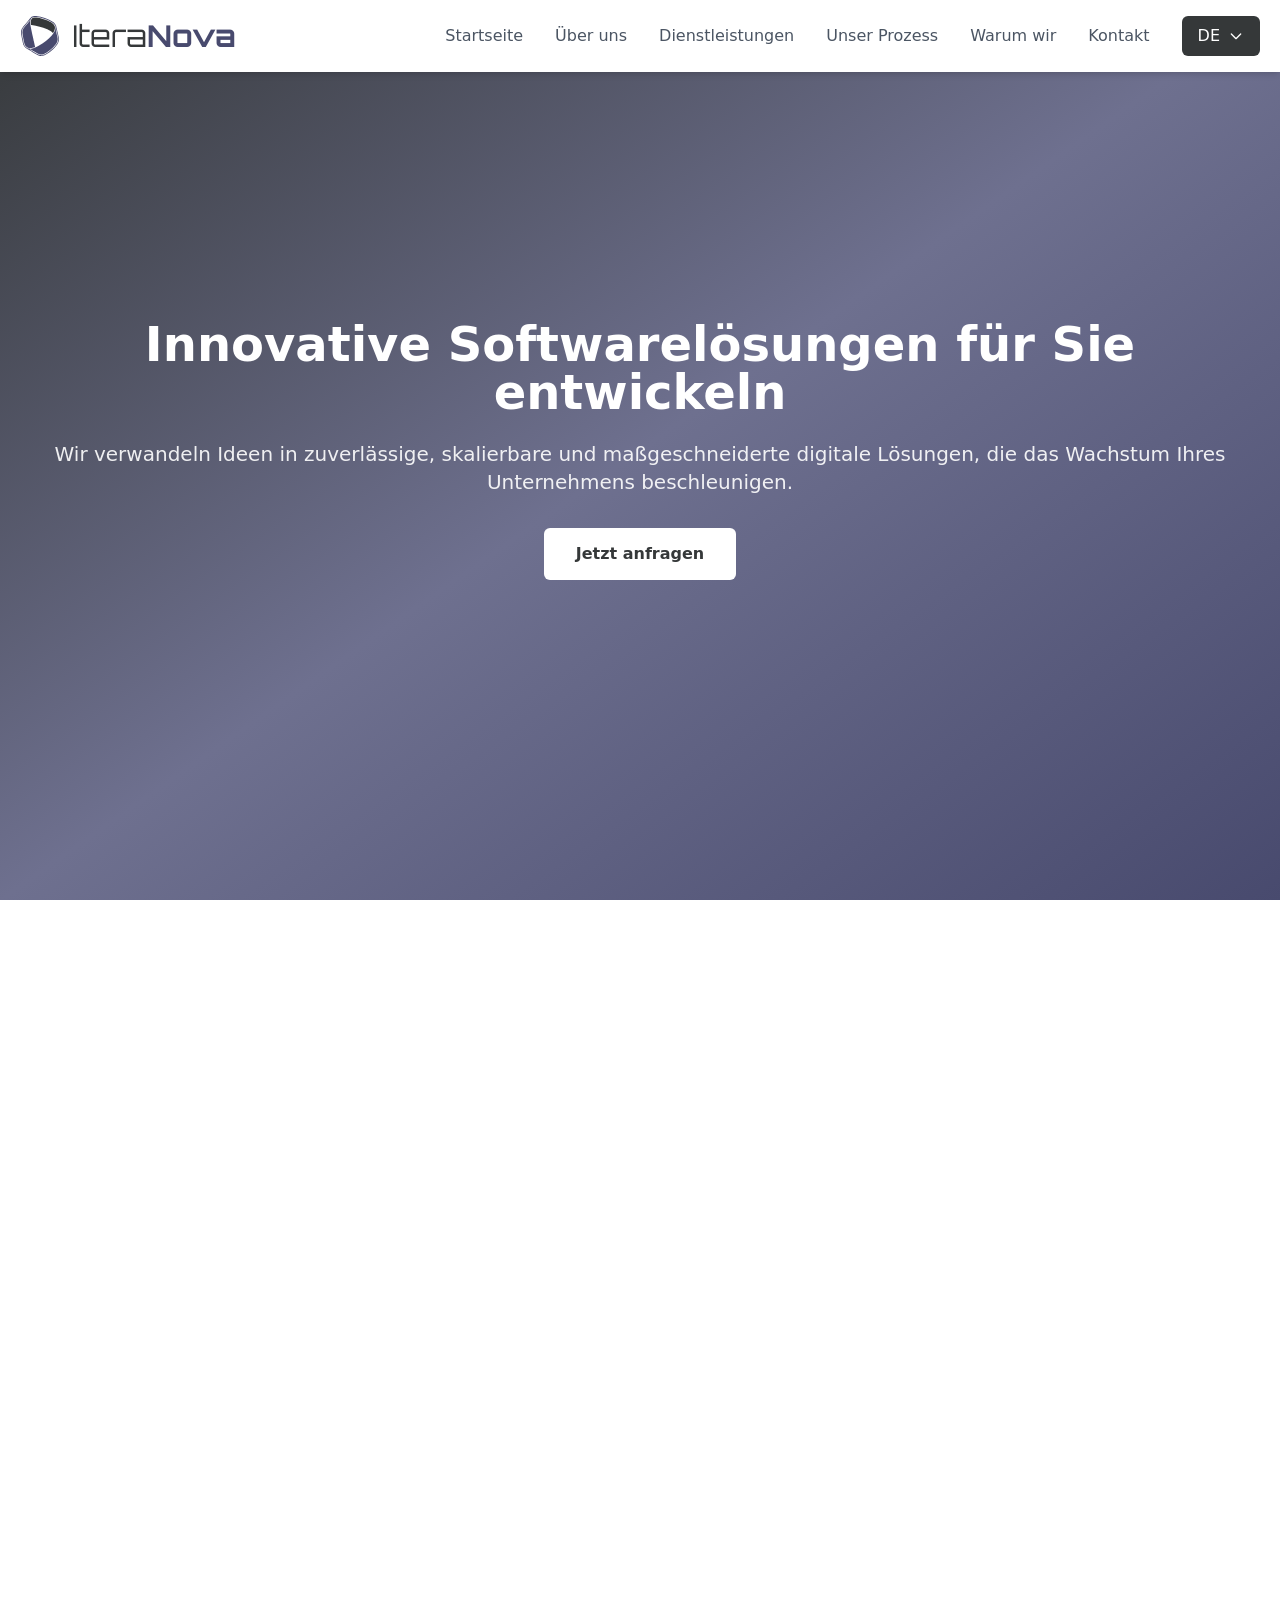
==== de/index.html @ 82ae04cd "Version 1.0.0" ====
<!DOCTYPE html><html lang="de"> <head><meta charset="UTF-8"><meta name="viewport" content="width=device-width, initial-scale=1.0"><meta name="description" content="IteraNova — Softwareentwicklung, Daten-Engineering &#38; IT-Beratung."><meta name="robots" content="index, follow"><link rel="canonical" href="https://www.itera-nova.com/de/"><link rel="alternate" href="https://www.itera-nova.com/" hreflang="en"><link rel="alternate" href="https://www.itera-nova.com/de/" hreflang="de"><link rel="alternate" href="https://www.itera-nova.com/sl/" hreflang="sl"><link rel="alternate" href="https://www.itera-nova.com/" hreflang="x-default"><link rel="icon" type="image/png" sizes="16x16" href="/favicon/favicon-16x16.png"><link rel="icon" type="image/png" sizes="32x32" href="/favicon/favicon-32x32.png"><link rel="apple-touch-icon" sizes="180x180" href="/favicon/apple-touch-icon.png"><link rel="manifest" href="/favicon/site.webmanifest"><link rel="shortcut icon" href="/favicon/favicon.ico"><title>IteraNova - IT-Lösungen &amp; Softwareentwicklung</title><link rel="preconnect" href="https://fonts.googleapis.com"><link rel="preconnect" href="https://fonts.gstatic.com" crossorigin><link href="https://fonts.googleapis.com/css2?family=Orbitron:wght@400..900&display=swap" rel="stylesheet"><link rel="stylesheet" href="/_astro/de.DCbIsMZF.css"></head> <body class="font-sans text-gray-800 overflow-x-hidden">  <nav class="fixed top-0 w-full bg-white shadow-md z-50 transition-all duration-300"> <div class="max-w-7xl mx-auto px-5"> <div class="flex justify-between items-center py-4"> <div class="flex-shrink-0"> <a href="#home" class="flex items-center gap-3"> <img src="/logo3.svg" alt="IteraNova Logo" class="h-10 w-10 object-contain"> <h1 class="text-3xl font-brand"> <span class="font-normal text-primary-dark1">Itera</span><span class="font-bold text-primary-dark2">Nova</span> </h1> </a> </div>  <ul class="hidden md:flex gap-8 items-center list-none"> <li> <a href="#home" class="text-gray-600 hover:text-primary transition-colors duration-300 font-medium"> Startseite </a> </li><li> <a href="#about" class="text-gray-600 hover:text-primary transition-colors duration-300 font-medium"> Über uns </a> </li><li> <a href="#services" class="text-gray-600 hover:text-primary transition-colors duration-300 font-medium"> Dienstleistungen </a> </li><li> <a href="#process" class="text-gray-600 hover:text-primary transition-colors duration-300 font-medium"> Unser Prozess </a> </li><li> <a href="#whychooseus" class="text-gray-600 hover:text-primary transition-colors duration-300 font-medium"> Warum wir </a> </li><li> <a href="#contact" class="text-gray-600 hover:text-primary transition-colors duration-300 font-medium"> Kontakt </a> </li> <li class="relative language-dropdown"> <button class="px-4 py-2 bg-primary text-white rounded-md hover:bg-primary-dark transition-all duration-300 flex items-center gap-2" id="language-button" aria-haspopup="true" aria-expanded="false"> DE <svg xmlns="http://www.w3.org/2000/svg" class="h-4 w-4" fill="none" viewBox="0 0 24 24" stroke="currentColor"> <path stroke-linecap="round" stroke-linejoin="round" stroke-width="2" d="M19 9l-7 7-7-7"></path> </svg> </button> <div class="absolute right-0 mt-2 w-40 bg-white rounded-md shadow-lg hidden" id="language-menu" role="menu" aria-orientation="vertical" aria-labelledby="language-button"> <a href="/" class="block px-4 py-2 text-sm text-gray-700 hover:bg-gray-100 transition-colors " role="menuitem"> English </a><a href="/de" class="block px-4 py-2 text-sm text-gray-700 hover:bg-gray-100 transition-colors bg-gray-50 font-semibold" role="menuitem"> Deutsch </a><a href="/sl" class="block px-4 py-2 text-sm text-gray-700 hover:bg-gray-100 transition-colors " role="menuitem"> Slovenščina </a> </div> </li> </ul>  <button id="mobile-menu-button" class="md:hidden flex flex-col justify-center items-center w-10 h-10 space-y-1.5" aria-label="Toggle menu" aria-expanded="false"> <span class="block w-6 h-0.5 bg-gray-600 transition-all duration-300"></span> <span class="block w-6 h-0.5 bg-gray-600 transition-all duration-300"></span> <span class="block w-6 h-0.5 bg-gray-600 transition-all duration-300"></span> </button> </div>  <div id="mobile-menu" class="md:hidden hidden overflow-hidden"> <ul class="flex flex-col py-4 space-y-2"> <li> <a href="#home" class="block py-2 text-gray-600 hover:text-primary hover:bg-gray-50 transition-colors duration-300 font-medium"> Startseite </a> </li><li> <a href="#about" class="block py-2 text-gray-600 hover:text-primary hover:bg-gray-50 transition-colors duration-300 font-medium"> Über uns </a> </li><li> <a href="#services" class="block py-2 text-gray-600 hover:text-primary hover:bg-gray-50 transition-colors duration-300 font-medium"> Dienstleistungen </a> </li><li> <a href="#process" class="block py-2 text-gray-600 hover:text-primary hover:bg-gray-50 transition-colors duration-300 font-medium"> Unser Prozess </a> </li><li> <a href="#whychooseus" class="block py-2 text-gray-600 hover:text-primary hover:bg-gray-50 transition-colors duration-300 font-medium"> Warum wir </a> </li><li> <a href="#contact" class="block py-2 text-gray-600 hover:text-primary hover:bg-gray-50 transition-colors duration-300 font-medium"> Kontakt </a> </li> <li class="pt-2 border-t border-gray-200"> <div class="flex gap-2"> <a href="/" class="px-3 py-2 rounded-md text-sm transition-colors bg-gray-100 text-gray-700 hover:bg-gray-200"> EN </a><a href="/de" class="px-3 py-2 rounded-md text-sm transition-colors bg-primary text-white"> DE </a><a href="/sl" class="px-3 py-2 rounded-md text-sm transition-colors bg-gray-100 text-gray-700 hover:bg-gray-200"> SL </a> </div> </li> </ul> </div> </div> </nav> <script type="module">document.addEventListener("DOMContentLoaded",()=>{const o=document.getElementById("language-button"),s=document.getElementById("language-menu");o&&s&&(o.addEventListener("click",d=>{d.stopPropagation();const n=s.classList.contains("hidden");s.classList.toggle("hidden"),o.setAttribute("aria-expanded",n?"true":"false")}),document.addEventListener("click",()=>{s.classList.add("hidden"),o.setAttribute("aria-expanded","false")}),s.addEventListener("click",d=>{d.stopPropagation()}));const e=document.getElementById("mobile-menu-button"),a=document.getElementById("mobile-menu");e&&a&&(e.addEventListener("click",()=>{const n=a.classList.contains("hidden");a.classList.toggle("hidden"),e.setAttribute("aria-expanded",n?"true":"false");const t=e.querySelectorAll("span");n?(t[0].style.transform="rotate(45deg) translateY(8px)",t[1].style.opacity="0",t[2].style.transform="rotate(-45deg) translateY(-8px)"):(t[0].style.transform="rotate(0) translateY(0)",t[1].style.opacity="1",t[2].style.transform="rotate(0) translateY(0)")}),a.querySelectorAll("a").forEach(n=>{n.addEventListener("click",()=>{a.classList.add("hidden"),e.setAttribute("aria-expanded","false");const t=e.querySelectorAll("span");t[0].style.transform="rotate(0) translateY(0)",t[1].style.opacity="1",t[2].style.transform="rotate(0) translateY(0)"})}))});</script> <section id="home" class="h-screen flex items-center justify-center px-5 bg-primary-multi text-white relative overflow-hidden"> <div class="max-w-7xl mx-auto relative z-10"> <div class="text-center"> <h2 class="text-3xl md:text-5xl font-bold mb-4 md:mb-6">Innovative Softwarelösungen für Sie entwickeln</h2> <p class="text-base md:text-xl mb-6 md:mb-8 opacity-90">Wir verwandeln Ideen in zuverlässige, skalierbare und maßgeschneiderte digitale Lösungen, die das Wachstum Ihres Unternehmens beschleunigen.</p> <a href="#contact" class="inline-block px-6 md:px-8 py-3 md:py-3.5 bg-white text-primary rounded-md font-semibold transition-all duration-300 hover:-translate-y-0.5 hover:shadow-lg text-sm md:text-base"> Jetzt anfragen </a> </div> </div> </section> <section id="about" class="min-h-screen flex items-center justify-center px-5 py-20 md:py-0 bg-white"> <div class="max-w-7xl mx-auto"> <h2 class="text-3xl md:text-4xl font-bold text-center mb-8 md:mb-12 text-gray-900">Über uns</h2> <div class="max-w-4xl mx-auto"> <p class="text-base md:text-lg text-justify leading-relaxed mb-6 text-gray-600">Wir sind ein führendes Technologieunternehmen, das sich auf innovative Softwareentwicklung und IT-Lösungen spezialisiert hat. Wir kombinieren modernste Technologie mit kreativem Problemlösen, um Software zu liefern, die wirklich einen Unterschied macht.</p><p class="text-base md:text-lg text-justify leading-relaxed mb-6 text-gray-600">Unser Team erfahrener Fachleute widmet sich dem Verständnis der einzigartigen Herausforderungen jedes Kunden und der Bereitstellung maßgeschneiderter, zukunftssicherer Lösungen, die Geschäftswachstum und digitale Transformation vorantreiben. Ob Sie ein Start-up oder ein etabliertes Unternehmen sind, wir arbeiten mit Ihnen zusammen, um effiziente, sichere und skalierbare Anwendungen zu entwerfen und zu entwickeln, die Ihrem Unternehmen helfen, durch Technologie erfolgreich zu sein.</p> </div> </div> </section> <section id="services" class="min-h-screen flex items-center justify-center px-5 py-20 bg-gray-50"> <div class="max-w-7xl mx-auto w-full"> <h2 class="text-3xl md:text-4xl font-bold text-center mb-8 md:mb-12 text-gray-900">Unsere Dienstleistungen</h2>  <div class="mb-8"> <div class="bg-primary-multi text-white p-10  rounded-lg shadow-lg hover:shadow-2xl transition-all duration-300 max-w-6xl mx-auto"> <div class="text-5xl mb-4">💻</div> <h3 class="text-2xl font-bold mb-3">Softwareentwicklung</h3> <p class="text-lg leading-relaxed opacity-95">Maßgeschneiderte Softwarelösungen für Ihre Geschäftsanforderungen, von Webanwendungen bis zu Unternehmenssystemen.</p> </div> </div>  <div class="grid grid-cols-1 md:grid-cols-2 gap-6 md:gap-8 max-w-6xl mx-auto"> <div class="bg-white p-6 md:p-8 rounded-lg shadow-md hover:shadow-xl transition-shadow duration-300"> <div class="text-4xl md:text-5xl mb-3 md:mb-4">📊</div> <h3 class="text-lg md:text-xl font-semibold mb-2 md:mb-3 text-gray-900">Daten-Engineering</h3> <p class="text-sm md:text-base text-gray-600 leading-relaxed">Ermöglichen Sie datengesteuerte Entscheidungen mit skalierbaren Pipelines, fortschrittlichem ETL, robuster Datenarchitektur und intelligenten Machine-Learning-Systemen.</p> </div><div class="bg-white p-6 md:p-8 rounded-lg shadow-md hover:shadow-xl transition-shadow duration-300"> <div class="text-4xl md:text-5xl mb-3 md:mb-4">🔒</div> <h3 class="text-lg md:text-xl font-semibold mb-2 md:mb-3 text-gray-900">IT-Beratung</h3> <p class="text-sm md:text-base text-gray-600 leading-relaxed">Strategische IT-Beratung zur Optimierung Ihrer Technologieinvestitionen und digitalen Strategie.</p> </div><div class="bg-white p-6 md:p-8 rounded-lg shadow-md hover:shadow-xl transition-shadow duration-300"> <div class="text-4xl md:text-5xl mb-3 md:mb-4">🎨</div> <h3 class="text-lg md:text-xl font-semibold mb-2 md:mb-3 text-gray-900">UI/UX-Design</h3> <p class="text-sm md:text-base text-gray-600 leading-relaxed">Benutzerzentriertes Design, das intuitive und ansprechende digitale Erlebnisse schafft.</p> </div><div class="bg-white p-6 md:p-8 rounded-lg shadow-md hover:shadow-xl transition-shadow duration-300"> <div class="text-4xl md:text-5xl mb-3 md:mb-4">⚙️</div> <h3 class="text-lg md:text-xl font-semibold mb-2 md:mb-3 text-gray-900">DevOps &amp; Automatisierung</h3> <p class="text-sm md:text-base text-gray-600 leading-relaxed">Optimieren Sie Ihren Entwicklungsprozess mit modernen DevOps-Praktiken und Automatisierung.</p> </div> </div> </div> </section> <section id="process" class="min-h-screen flex items-center justify-center px-5 py-20 md:py-0 bg-white"> <div class="max-w-7xl mx-auto"> <h2 class="text-3xl md:text-4xl font-bold text-center mb-8 md:mb-12 text-gray-900">Unser Prozess</h2> <div class="grid grid-cols-1 md:grid-cols-5 gap-6"> <div class="relative"> <div class="bg-primary-multi text-white p-6 rounded-lg shadow-md hover:shadow-xl transition-all duration-300"> <div class="text-3xl font-bold mb-2 opacity-90">1</div> <h3 class="text-lg font-semibold mb-2">Entdeckung</h3> <p class="text-sm opacity-90">Wir verstehen Ihre Ziele und Herausforderungen.</p> </div> <div class="hidden md:block absolute top-1/2 -right-7 transform -translate-y-1/2 z-10"> <svg class="w-8 h-8 text-primary drop-shadow-lg" fill="currentColor" viewBox="0 0 24 24"> <path d="M12 4l-1.41 1.41L16.17 11H4v2h12.17l-5.58 5.59L12 20l8-8z"></path> </svg> </div> </div><div class="relative"> <div class="bg-primary-multi text-white p-6 rounded-lg shadow-md hover:shadow-xl transition-all duration-300"> <div class="text-3xl font-bold mb-2 opacity-90">2</div> <h3 class="text-lg font-semibold mb-2">Planung</h3> <p class="text-sm opacity-90">Gestaltung einer auf Ihre Bedürfnisse zugeschnittenen Roadmap.</p> </div> <div class="hidden md:block absolute top-1/2 -right-7 transform -translate-y-1/2 z-10"> <svg class="w-8 h-8 text-primary drop-shadow-lg" fill="currentColor" viewBox="0 0 24 24"> <path d="M12 4l-1.41 1.41L16.17 11H4v2h12.17l-5.58 5.59L12 20l8-8z"></path> </svg> </div> </div><div class="relative"> <div class="bg-primary-multi text-white p-6 rounded-lg shadow-md hover:shadow-xl transition-all duration-300"> <div class="text-3xl font-bold mb-2 opacity-90">3</div> <h3 class="text-lg font-semibold mb-2">Entwicklung</h3> <p class="text-sm opacity-90">Entwicklung skalierbarer, sicherer und effizienter Lösungen.</p> </div> <div class="hidden md:block absolute top-1/2 -right-7 transform -translate-y-1/2 z-10"> <svg class="w-8 h-8 text-primary drop-shadow-lg" fill="currentColor" viewBox="0 0 24 24"> <path d="M12 4l-1.41 1.41L16.17 11H4v2h12.17l-5.58 5.59L12 20l8-8z"></path> </svg> </div> </div><div class="relative"> <div class="bg-primary-multi text-white p-6 rounded-lg shadow-md hover:shadow-xl transition-all duration-300"> <div class="text-3xl font-bold mb-2 opacity-90">4</div> <h3 class="text-lg font-semibold mb-2">Lieferung</h3> <p class="text-sm opacity-90">Erfolgreicher Produktstart.</p> </div> <div class="hidden md:block absolute top-1/2 -right-7 transform -translate-y-1/2 z-10"> <svg class="w-8 h-8 text-primary drop-shadow-lg" fill="currentColor" viewBox="0 0 24 24"> <path d="M12 4l-1.41 1.41L16.17 11H4v2h12.17l-5.58 5.59L12 20l8-8z"></path> </svg> </div> </div><div class="relative"> <div class="bg-primary-multi text-white p-6 rounded-lg shadow-md hover:shadow-xl transition-all duration-300"> <div class="text-3xl font-bold mb-2 opacity-90">5</div> <h3 class="text-lg font-semibold mb-2">Support</h3> <p class="text-sm opacity-90">Langfristige Wartung und Weiterentwicklungen.</p> </div>  </div> </div> </div> </section> <section id="whychooseus" class="min-h-screen flex items-center justify-center px-5 py-20 md:py-0 bg-gray-50"> <div class="max-w-7xl mx-auto"> <h2 class="text-3xl md:text-4xl font-bold text-center mb-8 md:mb-12 text-gray-900">Warum uns wählen</h2> <div class="max-w-4xl mx-auto"> <div class="grid grid-cols-1 md:grid-cols-2 gap-4 md:gap-6"> <div class="flex items-center gap-4 bg-white p-5 md:p-6 rounded-lg shadow-md hover:shadow-xl transition-shadow duration-300 group"> <div class="flex-shrink-0"> <div class="w-12 h-12 bg-primary-light/30 rounded-full flex items-center justify-center group-hover:bg-primary-light/50 transition-colors duration-300"> <span class="text-xl md:text-2xl">👥</span> </div> </div> <div class="flex-1"> <h3 class="text-base md:text-lg font-semibold text-gray-900">Professionelles und leidenschaftliches Team</h3> </div> </div><div class="flex items-center gap-4 bg-white p-5 md:p-6 rounded-lg shadow-md hover:shadow-xl transition-shadow duration-300 group"> <div class="flex-shrink-0"> <div class="w-12 h-12 bg-primary-light/30 rounded-full flex items-center justify-center group-hover:bg-primary-light/50 transition-colors duration-300"> <span class="text-xl md:text-2xl">💬</span> </div> </div> <div class="flex-1"> <h3 class="text-base md:text-lg font-semibold text-gray-900">Transparente Kommunikation</h3> </div> </div><div class="flex items-center gap-4 bg-white p-5 md:p-6 rounded-lg shadow-md hover:shadow-xl transition-shadow duration-300 group"> <div class="flex-shrink-0"> <div class="w-12 h-12 bg-primary-light/30 rounded-full flex items-center justify-center group-hover:bg-primary-light/50 transition-colors duration-300"> <span class="text-xl md:text-2xl">⏰</span> </div> </div> <div class="flex-1"> <h3 class="text-base md:text-lg font-semibold text-gray-900">Pünktliche Lieferung</h3> </div> </div><div class="flex items-center gap-4 bg-white p-5 md:p-6 rounded-lg shadow-md hover:shadow-xl transition-shadow duration-300 group"> <div class="flex-shrink-0"> <div class="w-12 h-12 bg-primary-light/30 rounded-full flex items-center justify-center group-hover:bg-primary-light/50 transition-colors duration-300"> <span class="text-xl md:text-2xl">💰</span> </div> </div> <div class="flex-1"> <h3 class="text-base md:text-lg font-semibold text-gray-900">Kosteneffektive Lösungen</h3> </div> </div><div class="flex items-center gap-4 bg-white p-5 md:p-6 rounded-lg shadow-md hover:shadow-xl transition-shadow duration-300 group"> <div class="flex-shrink-0"> <div class="w-12 h-12 bg-primary-light/30 rounded-full flex items-center justify-center group-hover:bg-primary-light/50 transition-colors duration-300"> <span class="text-xl md:text-2xl">🎯</span> </div> </div> <div class="flex-1"> <h3 class="text-base md:text-lg font-semibold text-gray-900">Fokus auf Qualität und Innovation</h3> </div> </div> </div> </div> </div> </section> <section id="contact" class="min-h-screen flex items-center justify-center px-5 py-20 md:py-0 bg-white"> <div class="max-w-7xl mx-auto w-full"> <h2 class="text-3xl md:text-4xl font-bold text-center mb-8 md:mb-12 text-gray-900">Kontakt aufnehmen</h2> <div class="grid grid-cols-1 lg:grid-cols-2 gap-8 md:gap-12 max-w-5xl mx-auto"> <div> <h3 class="text-xl md:text-2xl font-semibold mb-3 md:mb-4 text-gray-900">Kontaktinformationen</h3> <p class="text-sm md:text-base text-gray-600 leading-relaxed mb-4 md:mb-6">Bereit, Ihr Projekt zu starten? Kontaktieren Sie uns noch heute, um zu besprechen, wie wir Ihre Ideen in die Realität umsetzen können.</p> <div class="mt-6 md:mt-8"> <div class="flex mb-3 text-sm md:text-base"> <strong class="w-20">E-Mail:</strong> <div> <div>info@itera-nova.com</div> </div> </div> <div class="flex mb-3 text-sm md:text-base"> <strong class="w-20">Adresse:</strong> <div> <div>Drevesniška ulica 29A</div> <div>2327 Rače, Slowenien</div> </div> </div> </div> </div> <div> <form id="contact-form" class="flex flex-col gap-3 md:gap-4"> <!-- Web3Forms Access Key --> <input type="hidden" name="access_key" value="7d427841-eb34-45d6-a3e8-0e5fc35bd9d3"> <!-- Redirect after submission (optional) --> <input type="hidden" name="redirect" value="false"> <!-- Email recipient --> <input type="hidden" name="to_email" value="info@itera-nova.com"> <input type="text" name="name" placeholder="Ihr Name" required class="px-3 md:px-3.5 py-3 md:py-3.5 border border-gray-300 rounded-md text-sm md:text-base font-sans transition-colors duration-300 focus:outline-none focus:border-primary"> <input type="email" name="email" placeholder="Ihre E-Mail" required class="px-3 md:px-3.5 py-3 md:py-3.5 border border-gray-300 rounded-md text-sm md:text-base font-sans transition-colors duration-300 focus:outline-none focus:border-primary"> <input type="text" name="subject" placeholder="Betreff" required class="px-3 md:px-3.5 py-3 md:py-3.5 border border-gray-300 rounded-md text-sm md:text-base font-sans transition-colors duration-300 focus:outline-none focus:border-primary"> <textarea name="message" placeholder="Ihre Nachricht" rows="5" required class="px-3 md:px-3.5 py-3 md:py-3.5 border border-gray-300 rounded-md text-sm md:text-base font-sans resize-y transition-colors duration-300 focus:outline-none focus:border-primary"></textarea> <!-- Status message --> <div id="form-status" class="hidden text-sm md:text-base p-3 rounded-md"></div> <button type="submit" id="submit-button" class="px-6 md:px-8 py-3 md:py-3.5 bg-primary text-white rounded-md font-semibold transition-colors duration-300 hover:bg-primary-dark cursor-pointer border-none text-sm md:text-base"> Nachricht senden </button> </form> </div> </div> </div> </section> <script type="module">document.addEventListener("DOMContentLoaded",()=>{const s=document.getElementById("contact-form"),e=document.getElementById("submit-button"),t=document.getElementById("form-status");s&&(s.addEventListener("submit",async a=>{a.preventDefault(),e.disabled=!0,e.textContent="Sending...",t.classList.add("hidden");try{const n=new FormData(s),o=await(await fetch("https://api.web3forms.com/submit",{method:"POST",body:n})).json();if(o.success)t.textContent="Message sent successfully! We'll get back to you soon.",t.className="text-sm md:text-base p-3 rounded-md bg-green-100 text-green-800 border border-green-300",t.classList.remove("hidden"),s.reset();else throw new Error(o.message||"Failed to send message")}catch(n){t.textContent="Failed to send message. Please try again or email us directly at info@itera-nova.com",t.className="text-sm md:text-base p-3 rounded-md bg-red-100 text-red-800 border border-red-300",t.classList.remove("hidden"),console.error("Form submission error:",n)}finally{e.disabled=!1,e.textContent=e.getAttribute("data-original-text")||"Send Message"}}),e.setAttribute("data-original-text",e.textContent||"Send Message"))});</script> <section id="footer" class="min-h-[60vh] flex items-center justify-center bg-gray-900 text-white px-5 py-20 md:py-0"> <div class="max-w-7xl mx-auto"> <div class="grid grid-cols-1 md:grid-cols-4 gap-8 md:gap-12 mb-8"> <div class="text-left"> <div class="text-sm md:text-base space-y-1"> <h1 class="text-3xl font-brand"> <span class="font-normal text-primary-light1">Itera</span><span class="font-bold text-primary-light2">Nova</span> </h1> </div> </div> <!-- Address Section --> <div class="text-left"> <h3 class="text-xl md:text-2xl font-bold mb-4 md:mb-6">Adresse</h3> <div class="text-sm md:text-base space-y-1"> <p>Drevesniška ulica 29A</p> <p>2327 Rače</p> <p>Slowenien</p> </div> </div> <!-- Contact Section --> <div class="text-left"> <h3 class="text-xl md:text-2xl font-bold mb-4 md:mb-6">Kontakt</h3> <div class="text-sm md:text-base space-y-1"> <p>E-Mail: <a href="mailto:info@itera-nova.com" class="hover:text-primary transition-colors">info@itera-nova.com</a></p> <p>Telefon: +386 31 459 816</p> </div> </div> <!-- Impressum Section --> <div class="text-left"> <h3 class="text-xl md:text-2xl font-bold mb-4 md:mb-6">Impressum</h3> <div class="text-sm md:text-base space-y-1"> <a href="/de/privacy/" class="hover:text-primary transition-colors">Datenschutzerklärung</a> <br> <a href="/de/legal/" class="hover:text-primary transition-colors">Impressum</a> </div> </div> </div> <!-- Copyright --> <div class="border-t border-gray-700 pt-6 md:pt-8 text-center"> <p class="text-sm md:text-base mb-3">© 2025 IteraNova. Alle Rechte vorbehalten.</p> <p class="text-sm md:text-base mb-3">Registrierungsnummer: 7340265000</p> <p class="text-sm md:text-base mb-3">USt-IdNr.: 89513061</p> </div> </div> </section>  </body></html>
---- _astro/de.DCbIsMZF.css ----
*,:before,:after{--tw-border-spacing-x: 0;--tw-border-spacing-y: 0;--tw-translate-x: 0;--tw-translate-y: 0;--tw-rotate: 0;--tw-skew-x: 0;--tw-skew-y: 0;--tw-scale-x: 1;--tw-scale-y: 1;--tw-pan-x: ;--tw-pan-y: ;--tw-pinch-zoom: ;--tw-scroll-snap-strictness: proximity;--tw-gradient-from-position: ;--tw-gradient-via-position: ;--tw-gradient-to-position: ;--tw-ordinal: ;--tw-slashed-zero: ;--tw-numeric-figure: ;--tw-numeric-spacing: ;--tw-numeric-fraction: ;--tw-ring-inset: ;--tw-ring-offset-width: 0px;--tw-ring-offset-color: #fff;--tw-ring-color: rgb(59 130 246 / .5);--tw-ring-offset-shadow: 0 0 #0000;--tw-ring-shadow: 0 0 #0000;--tw-shadow: 0 0 #0000;--tw-shadow-colored: 0 0 #0000;--tw-blur: ;--tw-brightness: ;--tw-contrast: ;--tw-grayscale: ;--tw-hue-rotate: ;--tw-invert: ;--tw-saturate: ;--tw-sepia: ;--tw-drop-shadow: ;--tw-backdrop-blur: ;--tw-backdrop-brightness: ;--tw-backdrop-contrast: ;--tw-backdrop-grayscale: ;--tw-backdrop-hue-rotate: ;--tw-backdrop-invert: ;--tw-backdrop-opacity: ;--tw-backdrop-saturate: ;--tw-backdrop-sepia: ;--tw-contain-size: ;--tw-contain-layout: ;--tw-contain-paint: ;--tw-contain-style: }::backdrop{--tw-border-spacing-x: 0;--tw-border-spacing-y: 0;--tw-translate-x: 0;--tw-translate-y: 0;--tw-rotate: 0;--tw-skew-x: 0;--tw-skew-y: 0;--tw-scale-x: 1;--tw-scale-y: 1;--tw-pan-x: ;--tw-pan-y: ;--tw-pinch-zoom: ;--tw-scroll-snap-strictness: proximity;--tw-gradient-from-position: ;--tw-gradient-via-position: ;--tw-gradient-to-position: ;--tw-ordinal: ;--tw-slashed-zero: ;--tw-numeric-figure: ;--tw-numeric-spacing: ;--tw-numeric-fraction: ;--tw-ring-inset: ;--tw-ring-offset-width: 0px;--tw-ring-offset-color: #fff;--tw-ring-color: rgb(59 130 246 / .5);--tw-ring-offset-shadow: 0 0 #0000;--tw-ring-shadow: 0 0 #0000;--tw-shadow: 0 0 #0000;--tw-shadow-colored: 0 0 #0000;--tw-blur: ;--tw-brightness: ;--tw-contrast: ;--tw-grayscale: ;--tw-hue-rotate: ;--tw-invert: ;--tw-saturate: ;--tw-sepia: ;--tw-drop-shadow: ;--tw-backdrop-blur: ;--tw-backdrop-brightness: ;--tw-backdrop-contrast: ;--tw-backdrop-grayscale: ;--tw-backdrop-hue-rotate: ;--tw-backdrop-invert: ;--tw-backdrop-opacity: ;--tw-backdrop-saturate: ;--tw-backdrop-sepia: ;--tw-contain-size: ;--tw-contain-layout: ;--tw-contain-paint: ;--tw-contain-style: }*,:before,:after{box-sizing:border-box;border-width:0;border-style:solid;border-color:#e5e7eb}:before,:after{--tw-content: ""}html,:host{line-height:1.5;-webkit-text-size-adjust:100%;-moz-tab-size:4;-o-tab-size:4;tab-size:4;font-family:ui-sans-serif,system-ui,sans-serif,"Apple Color Emoji","Segoe UI Emoji",Segoe UI Symbol,"Noto Color Emoji";font-feature-settings:normal;font-variation-settings:normal;-webkit-tap-highlight-color:transparent}body{margin:0;line-height:inherit}hr{height:0;color:inherit;border-top-width:1px}abbr:where([title]){-webkit-text-decoration:underline dotted;text-decoration:underline dotted}h1,h2,h3,h4,h5,h6{font-size:inherit;font-weight:inherit}a{color:inherit;text-decoration:inherit}b,strong{font-weight:bolder}code,kbd,samp,pre{font-family:ui-monospace,SFMono-Regular,Menlo,Monaco,Consolas,Liberation Mono,Courier New,monospace;font-feature-settings:normal;font-variation-settings:normal;font-size:1em}small{font-size:80%}sub,sup{font-size:75%;line-height:0;position:relative;vertical-align:baseline}sub{bottom:-.25em}sup{top:-.5em}table{text-indent:0;border-color:inherit;border-collapse:collapse}button,input,optgroup,select,textarea{font-family:inherit;font-feature-settings:inherit;font-variation-settings:inherit;font-size:100%;font-weight:inherit;line-height:inherit;letter-spacing:inherit;color:inherit;margin:0;padding:0}button,select{text-transform:none}button,input:where([type=button]),input:where([type=reset]),input:where([type=submit]){-webkit-appearance:button;background-color:transparent;background-image:none}:-moz-focusring{outline:auto}:-moz-ui-invalid{box-shadow:none}progress{vertical-align:baseline}::-webkit-inner-spin-button,::-webkit-outer-spin-button{height:auto}[type=search]{-webkit-appearance:textfield;outline-offset:-2px}::-webkit-search-decoration{-webkit-appearance:none}::-webkit-file-upload-button{-webkit-appearance:button;font:inherit}summary{display:list-item}blockquote,dl,dd,h1,h2,h3,h4,h5,h6,hr,figure,p,pre{margin:0}fieldset{margin:0;padding:0}legend{padding:0}ol,ul,menu{list-style:none;margin:0;padding:0}dialog{padding:0}textarea{resize:vertical}input::-moz-placeholder,textarea::-moz-placeholder{opacity:1;color:#9ca3af}input::placeholder,textarea::placeholder{opacity:1;color:#9ca3af}button,[role=button]{cursor:pointer}:disabled{cursor:default}img,svg,video,canvas,audio,iframe,embed,object{display:block;vertical-align:middle}img,video{max-width:100%;height:auto}[hidden]:where(:not([hidden=until-found])){display:none}.fixed{position:fixed}.absolute{position:absolute}.relative{position:relative}.inset-0{inset:0}.-right-7{right:-1.75rem}.right-0{right:0}.top-0{top:0}.top-1\/2{top:50%}.z-10{z-index:10}.z-50{z-index:50}.mx-auto{margin-left:auto;margin-right:auto}.mb-2{margin-bottom:.5rem}.mb-3{margin-bottom:.75rem}.mb-4{margin-bottom:1rem}.mb-6{margin-bottom:1.5rem}.mb-8{margin-bottom:2rem}.mt-2{margin-top:.5rem}.mt-3{margin-top:.75rem}.mt-6{margin-top:1.5rem}.block{display:block}.inline-block{display:inline-block}.flex{display:flex}.grid{display:grid}.hidden{display:none}.h-0\.5{height:.125rem}.h-10{height:2.5rem}.h-12{height:3rem}.h-4{height:1rem}.h-8{height:2rem}.h-screen{height:100vh}.min-h-\[60vh\]{min-height:60vh}.min-h-screen{min-height:100vh}.w-10{width:2.5rem}.w-12{width:3rem}.w-20{width:5rem}.w-4{width:1rem}.w-40{width:10rem}.w-6{width:1.5rem}.w-8{width:2rem}.w-full{width:100%}.max-w-4xl{max-width:56rem}.max-w-5xl{max-width:64rem}.max-w-6xl{max-width:72rem}.max-w-7xl{max-width:80rem}.max-w-none{max-width:none}.flex-1{flex:1 1 0%}.flex-shrink-0{flex-shrink:0}.-translate-y-1\/2{--tw-translate-y: -50%;transform:translate(var(--tw-translate-x),var(--tw-translate-y)) rotate(var(--tw-rotate)) skew(var(--tw-skew-x)) skewY(var(--tw-skew-y)) scaleX(var(--tw-scale-x)) scaleY(var(--tw-scale-y))}.transform{transform:translate(var(--tw-translate-x),var(--tw-translate-y)) rotate(var(--tw-rotate)) skew(var(--tw-skew-x)) skewY(var(--tw-skew-y)) scaleX(var(--tw-scale-x)) scaleY(var(--tw-scale-y))}.cursor-pointer{cursor:pointer}.resize-y{resize:vertical}.list-disc{list-style-type:disc}.list-none{list-style-type:none}.grid-cols-1{grid-template-columns:repeat(1,minmax(0,1fr))}.flex-col{flex-direction:column}.items-center{align-items:center}.justify-center{justify-content:center}.justify-between{justify-content:space-between}.gap-2{gap:.5rem}.gap-3{gap:.75rem}.gap-4{gap:1rem}.gap-6{gap:1.5rem}.gap-8{gap:2rem}.space-y-1>:not([hidden])~:not([hidden]){--tw-space-y-reverse: 0;margin-top:calc(.25rem * calc(1 - var(--tw-space-y-reverse)));margin-bottom:calc(.25rem * var(--tw-space-y-reverse))}.space-y-1\.5>:not([hidden])~:not([hidden]){--tw-space-y-reverse: 0;margin-top:calc(.375rem * calc(1 - var(--tw-space-y-reverse)));margin-bottom:calc(.375rem * var(--tw-space-y-reverse))}.space-y-2>:not([hidden])~:not([hidden]){--tw-space-y-reverse: 0;margin-top:calc(.5rem * calc(1 - var(--tw-space-y-reverse)));margin-bottom:calc(.5rem * var(--tw-space-y-reverse))}.space-y-6>:not([hidden])~:not([hidden]){--tw-space-y-reverse: 0;margin-top:calc(1.5rem * calc(1 - var(--tw-space-y-reverse)));margin-bottom:calc(1.5rem * var(--tw-space-y-reverse))}.overflow-hidden{overflow:hidden}.overflow-x-hidden{overflow-x:hidden}.rounded-full{border-radius:9999px}.rounded-lg{border-radius:.5rem}.rounded-md{border-radius:.375rem}.border{border-width:1px}.border-t{border-top-width:1px}.border-none{border-style:none}.border-gray-200{--tw-border-opacity: 1;border-color:rgb(229 231 235 / var(--tw-border-opacity, 1))}.border-gray-300{--tw-border-opacity: 1;border-color:rgb(209 213 219 / var(--tw-border-opacity, 1))}.border-gray-700{--tw-border-opacity: 1;border-color:rgb(55 65 81 / var(--tw-border-opacity, 1))}.border-green-300{--tw-border-opacity: 1;border-color:rgb(134 239 172 / var(--tw-border-opacity, 1))}.border-red-300{--tw-border-opacity: 1;border-color:rgb(252 165 165 / var(--tw-border-opacity, 1))}.bg-gray-100{--tw-bg-opacity: 1;background-color:rgb(243 244 246 / var(--tw-bg-opacity, 1))}.bg-gray-50{--tw-bg-opacity: 1;background-color:rgb(249 250 251 / var(--tw-bg-opacity, 1))}.bg-gray-600{--tw-bg-opacity: 1;background-color:rgb(75 85 99 / var(--tw-bg-opacity, 1))}.bg-gray-900{--tw-bg-opacity: 1;background-color:rgb(17 24 39 / var(--tw-bg-opacity, 1))}.bg-green-100{--tw-bg-opacity: 1;background-color:rgb(220 252 231 / var(--tw-bg-opacity, 1))}.bg-primary{--tw-bg-opacity: 1;background-color:rgb(53 56 57 / var(--tw-bg-opacity, 1))}.bg-red-100{--tw-bg-opacity: 1;background-color:rgb(254 226 226 / var(--tw-bg-opacity, 1))}.bg-white{--tw-bg-opacity: 1;background-color:rgb(255 255 255 / var(--tw-bg-opacity, 1))}.bg-primary-multi{background-image:linear-gradient(to bottom right,#353839,#6e708f,#484a6e)}.object-contain{-o-object-fit:contain;object-fit:contain}.p-10{padding:2.5rem}.p-3{padding:.75rem}.p-5{padding:1.25rem}.p-6{padding:1.5rem}.px-3{padding-left:.75rem;padding-right:.75rem}.px-4{padding-left:1rem;padding-right:1rem}.px-5{padding-left:1.25rem;padding-right:1.25rem}.px-6{padding-left:1.5rem;padding-right:1.5rem}.py-2{padding-top:.5rem;padding-bottom:.5rem}.py-20{padding-top:5rem;padding-bottom:5rem}.py-3{padding-top:.75rem;padding-bottom:.75rem}.py-4{padding-top:1rem;padding-bottom:1rem}.pl-6{padding-left:1.5rem}.pt-2{padding-top:.5rem}.pt-6{padding-top:1.5rem}.text-left{text-align:left}.text-center{text-align:center}.text-justify{text-align:justify}.font-brand{font-family:Orbitron,system-ui,sans-serif}.font-sans{font-family:ui-sans-serif,system-ui,sans-serif,"Apple Color Emoji","Segoe UI Emoji",Segoe UI Symbol,"Noto Color Emoji"}.text-2xl{font-size:1.5rem;line-height:2rem}.text-3xl{font-size:1.875rem;line-height:2.25rem}.text-4xl{font-size:2.25rem;line-height:2.5rem}.text-5xl{font-size:3rem;line-height:1}.text-base{font-size:1rem;line-height:1.5rem}.text-lg{font-size:1.125rem;line-height:1.75rem}.text-sm{font-size:.875rem;line-height:1.25rem}.text-xl{font-size:1.25rem;line-height:1.75rem}.font-bold{font-weight:700}.font-medium{font-weight:500}.font-normal{font-weight:400}.font-semibold{font-weight:600}.leading-relaxed{line-height:1.625}.text-gray-600{--tw-text-opacity: 1;color:rgb(75 85 99 / var(--tw-text-opacity, 1))}.text-gray-700{--tw-text-opacity: 1;color:rgb(55 65 81 / var(--tw-text-opacity, 1))}.text-gray-800{--tw-text-opacity: 1;color:rgb(31 41 55 / var(--tw-text-opacity, 1))}.text-gray-900{--tw-text-opacity: 1;color:rgb(17 24 39 / var(--tw-text-opacity, 1))}.text-green-800{--tw-text-opacity: 1;color:rgb(22 101 52 / var(--tw-text-opacity, 1))}.text-primary,.text-primary-dark1{--tw-text-opacity: 1;color:rgb(53 56 57 / var(--tw-text-opacity, 1))}.text-primary-dark2{--tw-text-opacity: 1;color:rgb(72 74 110 / var(--tw-text-opacity, 1))}.text-primary-light1{--tw-text-opacity: 1;color:rgb(128 131 138 / var(--tw-text-opacity, 1))}.text-primary-light2{--tw-text-opacity: 1;color:rgb(110 112 143 / var(--tw-text-opacity, 1))}.text-red-800{--tw-text-opacity: 1;color:rgb(153 27 27 / var(--tw-text-opacity, 1))}.text-white{--tw-text-opacity: 1;color:rgb(255 255 255 / var(--tw-text-opacity, 1))}.underline{text-decoration-line:underline}.opacity-10{opacity:.1}.opacity-90{opacity:.9}.opacity-95{opacity:.95}.shadow-lg{--tw-shadow: 0 10px 15px -3px rgb(0 0 0 / .1), 0 4px 6px -4px rgb(0 0 0 / .1);--tw-shadow-colored: 0 10px 15px -3px var(--tw-shadow-color), 0 4px 6px -4px var(--tw-shadow-color);box-shadow:var(--tw-ring-offset-shadow, 0 0 #0000),var(--tw-ring-shadow, 0 0 #0000),var(--tw-shadow)}.shadow-md{--tw-shadow: 0 4px 6px -1px rgb(0 0 0 / .1), 0 2px 4px -2px rgb(0 0 0 / .1);--tw-shadow-colored: 0 4px 6px -1px var(--tw-shadow-color), 0 2px 4px -2px var(--tw-shadow-color);box-shadow:var(--tw-ring-offset-shadow, 0 0 #0000),var(--tw-ring-shadow, 0 0 #0000),var(--tw-shadow)}.drop-shadow-lg{--tw-drop-shadow: drop-shadow(0 10px 8px rgb(0 0 0 / .04)) drop-shadow(0 4px 3px rgb(0 0 0 / .1));filter:var(--tw-blur) var(--tw-brightness) var(--tw-contrast) var(--tw-grayscale) var(--tw-hue-rotate) var(--tw-invert) var(--tw-saturate) var(--tw-sepia) var(--tw-drop-shadow)}.filter{filter:var(--tw-blur) var(--tw-brightness) var(--tw-contrast) var(--tw-grayscale) var(--tw-hue-rotate) var(--tw-invert) var(--tw-saturate) var(--tw-sepia) var(--tw-drop-shadow)}.transition{transition-property:color,background-color,border-color,text-decoration-color,fill,stroke,opacity,box-shadow,transform,filter,backdrop-filter;transition-timing-function:cubic-bezier(.4,0,.2,1);transition-duration:.15s}.transition-all{transition-property:all;transition-timing-function:cubic-bezier(.4,0,.2,1);transition-duration:.15s}.transition-colors{transition-property:color,background-color,border-color,text-decoration-color,fill,stroke;transition-timing-function:cubic-bezier(.4,0,.2,1);transition-duration:.15s}.transition-shadow{transition-property:box-shadow;transition-timing-function:cubic-bezier(.4,0,.2,1);transition-duration:.15s}.duration-300{transition-duration:.3s}.hover\:-translate-y-0\.5:hover{--tw-translate-y: -.125rem;transform:translate(var(--tw-translate-x),var(--tw-translate-y)) rotate(var(--tw-rotate)) skew(var(--tw-skew-x)) skewY(var(--tw-skew-y)) scaleX(var(--tw-scale-x)) scaleY(var(--tw-scale-y))}.hover\:bg-gray-100:hover{--tw-bg-opacity: 1;background-color:rgb(243 244 246 / var(--tw-bg-opacity, 1))}.hover\:bg-gray-200:hover{--tw-bg-opacity: 1;background-color:rgb(229 231 235 / var(--tw-bg-opacity, 1))}.hover\:bg-gray-50:hover{--tw-bg-opacity: 1;background-color:rgb(249 250 251 / var(--tw-bg-opacity, 1))}.hover\:bg-primary-dark:hover{--tw-bg-opacity: 1;background-color:rgb(42 45 46 / var(--tw-bg-opacity, 1))}.hover\:text-primary:hover{--tw-text-opacity: 1;color:rgb(53 56 57 / var(--tw-text-opacity, 1))}.hover\:underline:hover{text-decoration-line:underline}.hover\:shadow-2xl:hover{--tw-shadow: 0 25px 50px -12px rgb(0 0 0 / .25);--tw-shadow-colored: 0 25px 50px -12px var(--tw-shadow-color);box-shadow:var(--tw-ring-offset-shadow, 0 0 #0000),var(--tw-ring-shadow, 0 0 #0000),var(--tw-shadow)}.hover\:shadow-lg:hover{--tw-shadow: 0 10px 15px -3px rgb(0 0 0 / .1), 0 4px 6px -4px rgb(0 0 0 / .1);--tw-shadow-colored: 0 10px 15px -3px var(--tw-shadow-color), 0 4px 6px -4px var(--tw-shadow-color);box-shadow:var(--tw-ring-offset-shadow, 0 0 #0000),var(--tw-ring-shadow, 0 0 #0000),var(--tw-shadow)}.hover\:shadow-xl:hover{--tw-shadow: 0 20px 25px -5px rgb(0 0 0 / .1), 0 8px 10px -6px rgb(0 0 0 / .1);--tw-shadow-colored: 0 20px 25px -5px var(--tw-shadow-color), 0 8px 10px -6px var(--tw-shadow-color);box-shadow:var(--tw-ring-offset-shadow, 0 0 #0000),var(--tw-ring-shadow, 0 0 #0000),var(--tw-shadow)}.focus\:border-primary:focus{--tw-border-opacity: 1;border-color:rgb(53 56 57 / var(--tw-border-opacity, 1))}.focus\:outline-none:focus{outline:2px solid transparent;outline-offset:2px}@media (min-width: 768px){.md\:mb-12{margin-bottom:3rem}.md\:mb-3{margin-bottom:.75rem}.md\:mb-4{margin-bottom:1rem}.md\:mb-6{margin-bottom:1.5rem}.md\:mb-8{margin-bottom:2rem}.md\:mt-8{margin-top:2rem}.md\:block{display:block}.md\:flex{display:flex}.md\:hidden{display:none}.md\:grid-cols-2{grid-template-columns:repeat(2,minmax(0,1fr))}.md\:grid-cols-4{grid-template-columns:repeat(4,minmax(0,1fr))}.md\:grid-cols-5{grid-template-columns:repeat(5,minmax(0,1fr))}.md\:gap-12{gap:3rem}.md\:gap-4{gap:1rem}.md\:gap-6{gap:1.5rem}.md\:gap-8{gap:2rem}.md\:p-6{padding:1.5rem}.md\:p-8{padding:2rem}.md\:px-3\.5{padding-left:.875rem;padding-right:.875rem}.md\:px-8{padding-left:2rem;padding-right:2rem}.md\:py-0{padding-top:0;padding-bottom:0}.md\:py-24{padding-top:6rem;padding-bottom:6rem}.md\:py-3\.5{padding-top:.875rem;padding-bottom:.875rem}.md\:pt-8{padding-top:2rem}.md\:text-2xl{font-size:1.5rem;line-height:2rem}.md\:text-3xl{font-size:1.875rem;line-height:2.25rem}.md\:text-4xl{font-size:2.25rem;line-height:2.5rem}.md\:text-5xl{font-size:3rem;line-height:1}.md\:text-base{font-size:1rem;line-height:1.5rem}.md\:text-lg{font-size:1.125rem;line-height:1.75rem}.md\:text-xl{font-size:1.25rem;line-height:1.75rem}}@media (min-width: 1024px){.lg\:grid-cols-2{grid-template-columns:repeat(2,minmax(0,1fr))}}html{scroll-behavior:smooth;overflow:hidden;height:100vh}body{scroll-snap-type:y proximity;overflow-y:scroll;height:100vh}section{transition:none}@media (min-width: 768px){section{scroll-snap-align:center;transition:transform .6s ease-in-out}}@media (max-width: 768px){html{scroll-behavior:auto!important}}
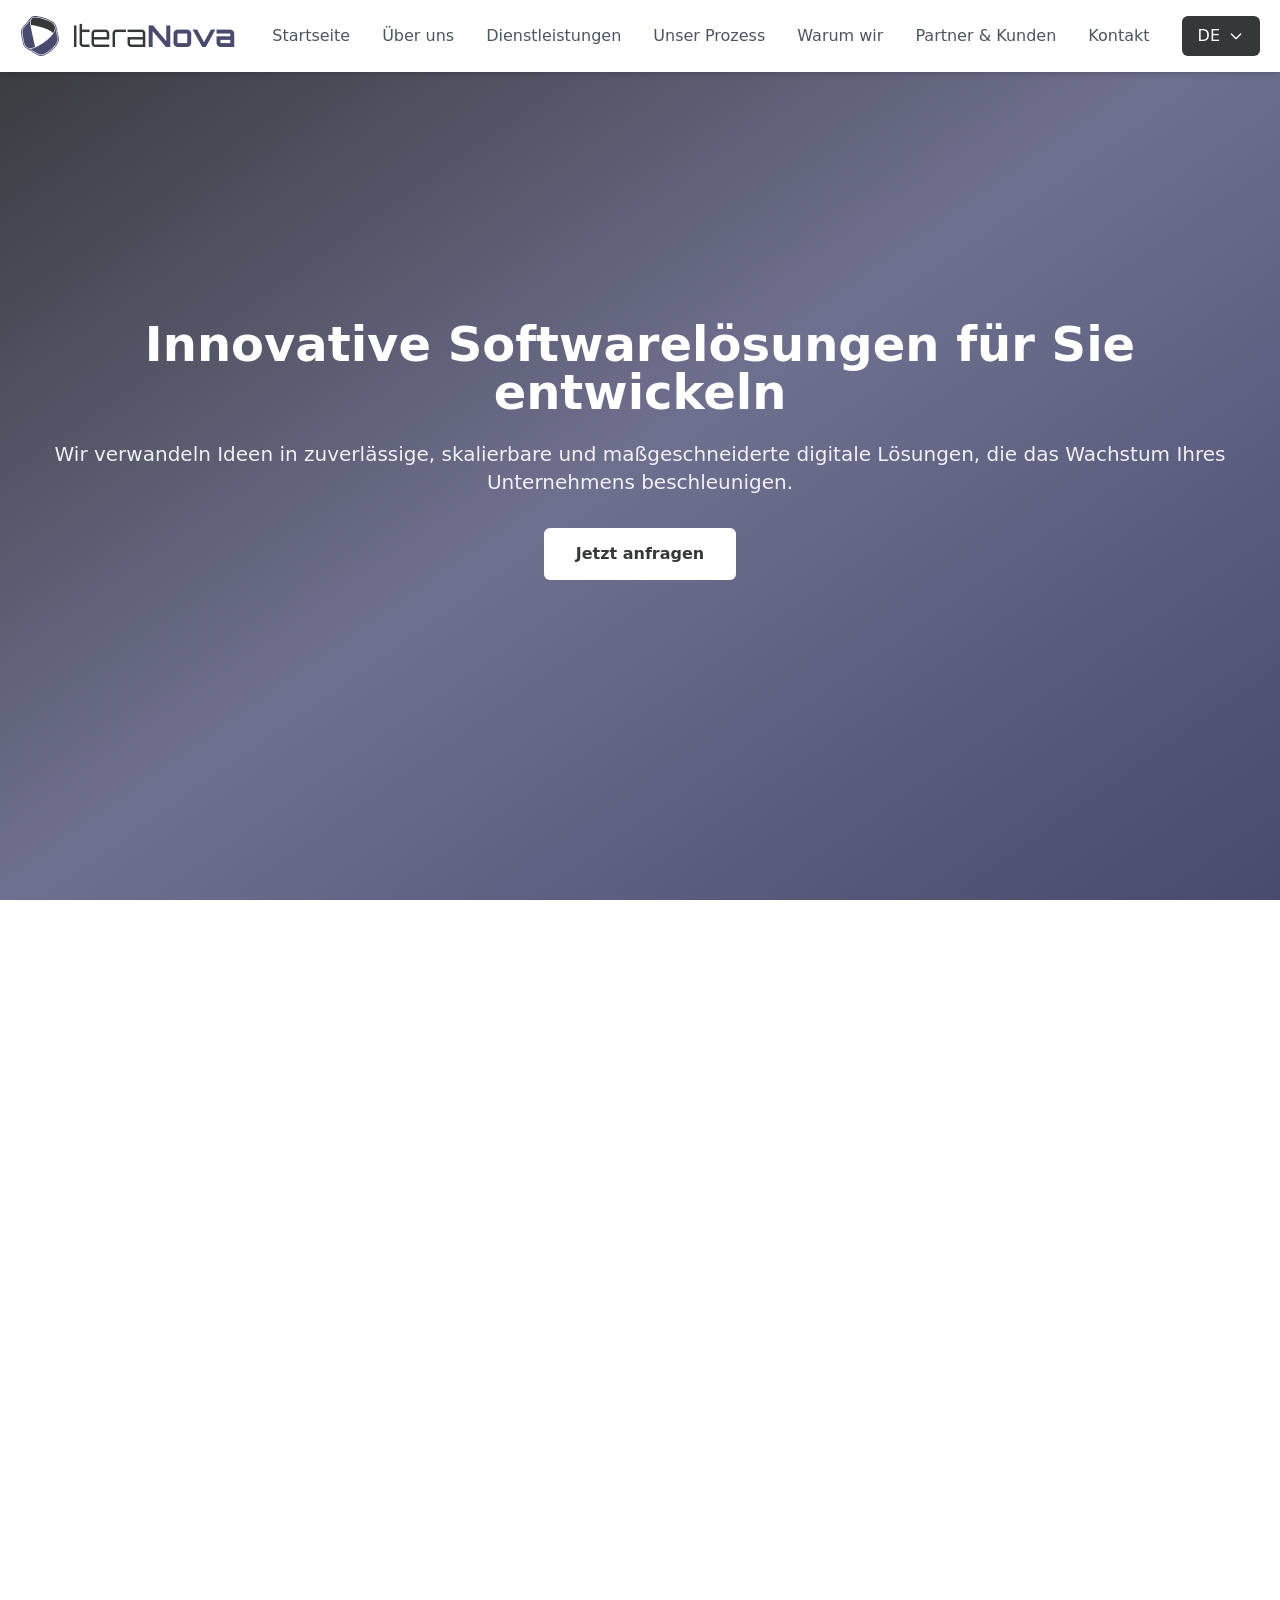
==== commit 32be4283: "Version 2.0.0" ====
--- a/de/index.html
+++ b/de/index.html
@@ -1 +1 @@
-<!DOCTYPE html><html lang="de"> <head><meta charset="UTF-8"><meta name="viewport" content="width=device-width, initial-scale=1.0"><meta name="description" content="IteraNova — Softwareentwicklung, Daten-Engineering &#38; IT-Beratung."><meta name="robots" content="index, follow"><link rel="canonical" href="https://www.itera-nova.com/de/"><link rel="alternate" href="https://www.itera-nova.com/" hreflang="en"><link rel="alternate" href="https://www.itera-nova.com/de/" hreflang="de"><link rel="alternate" href="https://www.itera-nova.com/sl/" hreflang="sl"><link rel="alternate" href="https://www.itera-nova.com/" hreflang="x-default"><link rel="icon" type="image/png" sizes="16x16" href="/favicon/favicon-16x16.png"><link rel="icon" type="image/png" sizes="32x32" href="/favicon/favicon-32x32.png"><link rel="apple-touch-icon" sizes="180x180" href="/favicon/apple-touch-icon.png"><link rel="manifest" href="/favicon/site.webmanifest"><link rel="shortcut icon" href="/favicon/favicon.ico"><title>IteraNova - IT-Lösungen &amp; Softwareentwicklung</title><link rel="preconnect" href="https://fonts.googleapis.com"><link rel="preconnect" href="https://fonts.gstatic.com" crossorigin><link href="https://fonts.googleapis.com/css2?family=Orbitron:wght@400..900&display=swap" rel="stylesheet"><link rel="stylesheet" href="/_astro/de.DCbIsMZF.css"></head> <body class="font-sans text-gray-800 overflow-x-hidden">  <nav class="fixed top-0 w-full bg-white shadow-md z-50 transition-all duration-300"> <div class="max-w-7xl mx-auto px-5"> <div class="flex justify-between items-center py-4"> <div class="flex-shrink-0"> <a href="#home" class="flex items-center gap-3"> <img src="/logo3.svg" alt="IteraNova Logo" class="h-10 w-10 object-contain"> <h1 class="text-3xl font-brand"> <span class="font-normal text-primary-dark1">Itera</span><span class="font-bold text-primary-dark2">Nova</span> </h1> </a> </div>  <ul class="hidden md:flex gap-8 items-center list-none"> <li> <a href="#home" class="text-gray-600 hover:text-primary transition-colors duration-300 font-medium"> Startseite </a> </li><li> <a href="#about" class="text-gray-600 hover:text-primary transition-colors duration-300 font-medium"> Über uns </a> </li><li> <a href="#services" class="text-gray-600 hover:text-primary transition-colors duration-300 font-medium"> Dienstleistungen </a> </li><li> <a href="#process" class="text-gray-600 hover:text-primary transition-colors duration-300 font-medium"> Unser Prozess </a> </li><li> <a href="#whychooseus" class="text-gray-600 hover:text-primary transition-colors duration-300 font-medium"> Warum wir </a> </li><li> <a href="#contact" class="text-gray-600 hover:text-primary transition-colors duration-300 font-medium"> Kontakt </a> </li> <li class="relative language-dropdown"> <button class="px-4 py-2 bg-primary text-white rounded-md hover:bg-primary-dark transition-all duration-300 flex items-center gap-2" id="language-button" aria-haspopup="true" aria-expanded="false"> DE <svg xmlns="http://www.w3.org/2000/svg" class="h-4 w-4" fill="none" viewBox="0 0 24 24" stroke="currentColor"> <path stroke-linecap="round" stroke-linejoin="round" stroke-width="2" d="M19 9l-7 7-7-7"></path> </svg> </button> <div class="absolute right-0 mt-2 w-40 bg-white rounded-md shadow-lg hidden" id="language-menu" role="menu" aria-orientation="vertical" aria-labelledby="language-button"> <a href="/" class="block px-4 py-2 text-sm text-gray-700 hover:bg-gray-100 transition-colors " role="menuitem"> English </a><a href="/de" class="block px-4 py-2 text-sm text-gray-700 hover:bg-gray-100 transition-colors bg-gray-50 font-semibold" role="menuitem"> Deutsch </a><a href="/sl" class="block px-4 py-2 text-sm text-gray-700 hover:bg-gray-100 transition-colors " role="menuitem"> Slovenščina </a> </div> </li> </ul>  <button id="mobile-menu-button" class="md:hidden flex flex-col justify-center items-center w-10 h-10 space-y-1.5" aria-label="Toggle menu" aria-expanded="false"> <span class="block w-6 h-0.5 bg-gray-600 transition-all duration-300"></span> <span class="block w-6 h-0.5 bg-gray-600 transition-all duration-300"></span> <span class="block w-6 h-0.5 bg-gray-600 transition-all duration-300"></span> </button> </div>  <div id="mobile-menu" class="md:hidden hidden overflow-hidden"> <ul class="flex flex-col py-4 space-y-2"> <li> <a href="#home" class="block py-2 text-gray-600 hover:text-primary hover:bg-gray-50 transition-colors duration-300 font-medium"> Startseite </a> </li><li> <a href="#about" class="block py-2 text-gray-600 hover:text-primary hover:bg-gray-50 transition-colors duration-300 font-medium"> Über uns </a> </li><li> <a href="#services" class="block py-2 text-gray-600 hover:text-primary hover:bg-gray-50 transition-colors duration-300 font-medium"> Dienstleistungen </a> </li><li> <a href="#process" class="block py-2 text-gray-600 hover:text-primary hover:bg-gray-50 transition-colors duration-300 font-medium"> Unser Prozess </a> </li><li> <a href="#whychooseus" class="block py-2 text-gray-600 hover:text-primary hover:bg-gray-50 transition-colors duration-300 font-medium"> Warum wir </a> </li><li> <a href="#contact" class="block py-2 text-gray-600 hover:text-primary hover:bg-gray-50 transition-colors duration-300 font-medium"> Kontakt </a> </li> <li class="pt-2 border-t border-gray-200"> <div class="flex gap-2"> <a href="/" class="px-3 py-2 rounded-md text-sm transition-colors bg-gray-100 text-gray-700 hover:bg-gray-200"> EN </a><a href="/de" class="px-3 py-2 rounded-md text-sm transition-colors bg-primary text-white"> DE </a><a href="/sl" class="px-3 py-2 rounded-md text-sm transition-colors bg-gray-100 text-gray-700 hover:bg-gray-200"> SL </a> </div> </li> </ul> </div> </div> </nav> <script type="module">document.addEventListener("DOMContentLoaded",()=>{const o=document.getElementById("language-button"),s=document.getElementById("language-menu");o&&s&&(o.addEventListener("click",d=>{d.stopPropagation();const n=s.classList.contains("hidden");s.classList.toggle("hidden"),o.setAttribute("aria-expanded",n?"true":"false")}),document.addEventListener("click",()=>{s.classList.add("hidden"),o.setAttribute("aria-expanded","false")}),s.addEventListener("click",d=>{d.stopPropagation()}));const e=document.getElementById("mobile-menu-button"),a=document.getElementById("mobile-menu");e&&a&&(e.addEventListener("click",()=>{const n=a.classList.contains("hidden");a.classList.toggle("hidden"),e.setAttribute("aria-expanded",n?"true":"false");const t=e.querySelectorAll("span");n?(t[0].style.transform="rotate(45deg) translateY(8px)",t[1].style.opacity="0",t[2].style.transform="rotate(-45deg) translateY(-8px)"):(t[0].style.transform="rotate(0) translateY(0)",t[1].style.opacity="1",t[2].style.transform="rotate(0) translateY(0)")}),a.querySelectorAll("a").forEach(n=>{n.addEventListener("click",()=>{a.classList.add("hidden"),e.setAttribute("aria-expanded","false");const t=e.querySelectorAll("span");t[0].style.transform="rotate(0) translateY(0)",t[1].style.opacity="1",t[2].style.transform="rotate(0) translateY(0)"})}))});</script> <section id="home" class="h-screen flex items-center justify-center px-5 bg-primary-multi text-white relative overflow-hidden"> <div class="max-w-7xl mx-auto relative z-10"> <div class="text-center"> <h2 class="text-3xl md:text-5xl font-bold mb-4 md:mb-6">Innovative Softwarelösungen für Sie entwickeln</h2> <p class="text-base md:text-xl mb-6 md:mb-8 opacity-90">Wir verwandeln Ideen in zuverlässige, skalierbare und maßgeschneiderte digitale Lösungen, die das Wachstum Ihres Unternehmens beschleunigen.</p> <a href="#contact" class="inline-block px-6 md:px-8 py-3 md:py-3.5 bg-white text-primary rounded-md font-semibold transition-all duration-300 hover:-translate-y-0.5 hover:shadow-lg text-sm md:text-base"> Jetzt anfragen </a> </div> </div> </section> <section id="about" class="min-h-screen flex items-center justify-center px-5 py-20 md:py-0 bg-white"> <div class="max-w-7xl mx-auto"> <h2 class="text-3xl md:text-4xl font-bold text-center mb-8 md:mb-12 text-gray-900">Über uns</h2> <div class="max-w-4xl mx-auto"> <p class="text-base md:text-lg text-justify leading-relaxed mb-6 text-gray-600">Wir sind ein führendes Technologieunternehmen, das sich auf innovative Softwareentwicklung und IT-Lösungen spezialisiert hat. Wir kombinieren modernste Technologie mit kreativem Problemlösen, um Software zu liefern, die wirklich einen Unterschied macht.</p><p class="text-base md:text-lg text-justify leading-relaxed mb-6 text-gray-600">Unser Team erfahrener Fachleute widmet sich dem Verständnis der einzigartigen Herausforderungen jedes Kunden und der Bereitstellung maßgeschneiderter, zukunftssicherer Lösungen, die Geschäftswachstum und digitale Transformation vorantreiben. Ob Sie ein Start-up oder ein etabliertes Unternehmen sind, wir arbeiten mit Ihnen zusammen, um effiziente, sichere und skalierbare Anwendungen zu entwerfen und zu entwickeln, die Ihrem Unternehmen helfen, durch Technologie erfolgreich zu sein.</p> </div> </div> </section> <section id="services" class="min-h-screen flex items-center justify-center px-5 py-20 bg-gray-50"> <div class="max-w-7xl mx-auto w-full"> <h2 class="text-3xl md:text-4xl font-bold text-center mb-8 md:mb-12 text-gray-900">Unsere Dienstleistungen</h2>  <div class="mb-8"> <div class="bg-primary-multi text-white p-10  rounded-lg shadow-lg hover:shadow-2xl transition-all duration-300 max-w-6xl mx-auto"> <div class="text-5xl mb-4">💻</div> <h3 class="text-2xl font-bold mb-3">Softwareentwicklung</h3> <p class="text-lg leading-relaxed opacity-95">Maßgeschneiderte Softwarelösungen für Ihre Geschäftsanforderungen, von Webanwendungen bis zu Unternehmenssystemen.</p> </div> </div>  <div class="grid grid-cols-1 md:grid-cols-2 gap-6 md:gap-8 max-w-6xl mx-auto"> <div class="bg-white p-6 md:p-8 rounded-lg shadow-md hover:shadow-xl transition-shadow duration-300"> <div class="text-4xl md:text-5xl mb-3 md:mb-4">📊</div> <h3 class="text-lg md:text-xl font-semibold mb-2 md:mb-3 text-gray-900">Daten-Engineering</h3> <p class="text-sm md:text-base text-gray-600 leading-relaxed">Ermöglichen Sie datengesteuerte Entscheidungen mit skalierbaren Pipelines, fortschrittlichem ETL, robuster Datenarchitektur und intelligenten Machine-Learning-Systemen.</p> </div><div class="bg-white p-6 md:p-8 rounded-lg shadow-md hover:shadow-xl transition-shadow duration-300"> <div class="text-4xl md:text-5xl mb-3 md:mb-4">🔒</div> <h3 class="text-lg md:text-xl font-semibold mb-2 md:mb-3 text-gray-900">IT-Beratung</h3> <p class="text-sm md:text-base text-gray-600 leading-relaxed">Strategische IT-Beratung zur Optimierung Ihrer Technologieinvestitionen und digitalen Strategie.</p> </div><div class="bg-white p-6 md:p-8 rounded-lg shadow-md hover:shadow-xl transition-shadow duration-300"> <div class="text-4xl md:text-5xl mb-3 md:mb-4">🎨</div> <h3 class="text-lg md:text-xl font-semibold mb-2 md:mb-3 text-gray-900">UI/UX-Design</h3> <p class="text-sm md:text-base text-gray-600 leading-relaxed">Benutzerzentriertes Design, das intuitive und ansprechende digitale Erlebnisse schafft.</p> </div><div class="bg-white p-6 md:p-8 rounded-lg shadow-md hover:shadow-xl transition-shadow duration-300"> <div class="text-4xl md:text-5xl mb-3 md:mb-4">⚙️</div> <h3 class="text-lg md:text-xl font-semibold mb-2 md:mb-3 text-gray-900">DevOps &amp; Automatisierung</h3> <p class="text-sm md:text-base text-gray-600 leading-relaxed">Optimieren Sie Ihren Entwicklungsprozess mit modernen DevOps-Praktiken und Automatisierung.</p> </div> </div> </div> </section> <section id="process" class="min-h-screen flex items-center justify-center px-5 py-20 md:py-0 bg-white"> <div class="max-w-7xl mx-auto"> <h2 class="text-3xl md:text-4xl font-bold text-center mb-8 md:mb-12 text-gray-900">Unser Prozess</h2> <div class="grid grid-cols-1 md:grid-cols-5 gap-6"> <div class="relative"> <div class="bg-primary-multi text-white p-6 rounded-lg shadow-md hover:shadow-xl transition-all duration-300"> <div class="text-3xl font-bold mb-2 opacity-90">1</div> <h3 class="text-lg font-semibold mb-2">Entdeckung</h3> <p class="text-sm opacity-90">Wir verstehen Ihre Ziele und Herausforderungen.</p> </div> <div class="hidden md:block absolute top-1/2 -right-7 transform -translate-y-1/2 z-10"> <svg class="w-8 h-8 text-primary drop-shadow-lg" fill="currentColor" viewBox="0 0 24 24"> <path d="M12 4l-1.41 1.41L16.17 11H4v2h12.17l-5.58 5.59L12 20l8-8z"></path> </svg> </div> </div><div class="relative"> <div class="bg-primary-multi text-white p-6 rounded-lg shadow-md hover:shadow-xl transition-all duration-300"> <div class="text-3xl font-bold mb-2 opacity-90">2</div> <h3 class="text-lg font-semibold mb-2">Planung</h3> <p class="text-sm opacity-90">Gestaltung einer auf Ihre Bedürfnisse zugeschnittenen Roadmap.</p> </div> <div class="hidden md:block absolute top-1/2 -right-7 transform -translate-y-1/2 z-10"> <svg class="w-8 h-8 text-primary drop-shadow-lg" fill="currentColor" viewBox="0 0 24 24"> <path d="M12 4l-1.41 1.41L16.17 11H4v2h12.17l-5.58 5.59L12 20l8-8z"></path> </svg> </div> </div><div class="relative"> <div class="bg-primary-multi text-white p-6 rounded-lg shadow-md hover:shadow-xl transition-all duration-300"> <div class="text-3xl font-bold mb-2 opacity-90">3</div> <h3 class="text-lg font-semibold mb-2">Entwicklung</h3> <p class="text-sm opacity-90">Entwicklung skalierbarer, sicherer und effizienter Lösungen.</p> </div> <div class="hidden md:block absolute top-1/2 -right-7 transform -translate-y-1/2 z-10"> <svg class="w-8 h-8 text-primary drop-shadow-lg" fill="currentColor" viewBox="0 0 24 24"> <path d="M12 4l-1.41 1.41L16.17 11H4v2h12.17l-5.58 5.59L12 20l8-8z"></path> </svg> </div> </div><div class="relative"> <div class="bg-primary-multi text-white p-6 rounded-lg shadow-md hover:shadow-xl transition-all duration-300"> <div class="text-3xl font-bold mb-2 opacity-90">4</div> <h3 class="text-lg font-semibold mb-2">Lieferung</h3> <p class="text-sm opacity-90">Erfolgreicher Produktstart.</p> </div> <div class="hidden md:block absolute top-1/2 -right-7 transform -translate-y-1/2 z-10"> <svg class="w-8 h-8 text-primary drop-shadow-lg" fill="currentColor" viewBox="0 0 24 24"> <path d="M12 4l-1.41 1.41L16.17 11H4v2h12.17l-5.58 5.59L12 20l8-8z"></path> </svg> </div> </div><div class="relative"> <div class="bg-primary-multi text-white p-6 rounded-lg shadow-md hover:shadow-xl transition-all duration-300"> <div class="text-3xl font-bold mb-2 opacity-90">5</div> <h3 class="text-lg font-semibold mb-2">Support</h3> <p class="text-sm opacity-90">Langfristige Wartung und Weiterentwicklungen.</p> </div>  </div> </div> </div> </section> <section id="whychooseus" class="min-h-screen flex items-center justify-center px-5 py-20 md:py-0 bg-gray-50"> <div class="max-w-7xl mx-auto"> <h2 class="text-3xl md:text-4xl font-bold text-center mb-8 md:mb-12 text-gray-900">Warum uns wählen</h2> <div class="max-w-4xl mx-auto"> <div class="grid grid-cols-1 md:grid-cols-2 gap-4 md:gap-6"> <div class="flex items-center gap-4 bg-white p-5 md:p-6 rounded-lg shadow-md hover:shadow-xl transition-shadow duration-300 group"> <div class="flex-shrink-0"> <div class="w-12 h-12 bg-primary-light/30 rounded-full flex items-center justify-center group-hover:bg-primary-light/50 transition-colors duration-300"> <span class="text-xl md:text-2xl">👥</span> </div> </div> <div class="flex-1"> <h3 class="text-base md:text-lg font-semibold text-gray-900">Professionelles und leidenschaftliches Team</h3> </div> </div><div class="flex items-center gap-4 bg-white p-5 md:p-6 rounded-lg shadow-md hover:shadow-xl transition-shadow duration-300 group"> <div class="flex-shrink-0"> <div class="w-12 h-12 bg-primary-light/30 rounded-full flex items-center justify-center group-hover:bg-primary-light/50 transition-colors duration-300"> <span class="text-xl md:text-2xl">💬</span> </div> </div> <div class="flex-1"> <h3 class="text-base md:text-lg font-semibold text-gray-900">Transparente Kommunikation</h3> </div> </div><div class="flex items-center gap-4 bg-white p-5 md:p-6 rounded-lg shadow-md hover:shadow-xl transition-shadow duration-300 group"> <div class="flex-shrink-0"> <div class="w-12 h-12 bg-primary-light/30 rounded-full flex items-center justify-center group-hover:bg-primary-light/50 transition-colors duration-300"> <span class="text-xl md:text-2xl">⏰</span> </div> </div> <div class="flex-1"> <h3 class="text-base md:text-lg font-semibold text-gray-900">Pünktliche Lieferung</h3> </div> </div><div class="flex items-center gap-4 bg-white p-5 md:p-6 rounded-lg shadow-md hover:shadow-xl transition-shadow duration-300 group"> <div class="flex-shrink-0"> <div class="w-12 h-12 bg-primary-light/30 rounded-full flex items-center justify-center group-hover:bg-primary-light/50 transition-colors duration-300"> <span class="text-xl md:text-2xl">💰</span> </div> </div> <div class="flex-1"> <h3 class="text-base md:text-lg font-semibold text-gray-900">Kosteneffektive Lösungen</h3> </div> </div><div class="flex items-center gap-4 bg-white p-5 md:p-6 rounded-lg shadow-md hover:shadow-xl transition-shadow duration-300 group"> <div class="flex-shrink-0"> <div class="w-12 h-12 bg-primary-light/30 rounded-full flex items-center justify-center group-hover:bg-primary-light/50 transition-colors duration-300"> <span class="text-xl md:text-2xl">🎯</span> </div> </div> <div class="flex-1"> <h3 class="text-base md:text-lg font-semibold text-gray-900">Fokus auf Qualität und Innovation</h3> </div> </div> </div> </div> </div> </section> <section id="contact" class="min-h-screen flex items-center justify-center px-5 py-20 md:py-0 bg-white"> <div class="max-w-7xl mx-auto w-full"> <h2 class="text-3xl md:text-4xl font-bold text-center mb-8 md:mb-12 text-gray-900">Kontakt aufnehmen</h2> <div class="grid grid-cols-1 lg:grid-cols-2 gap-8 md:gap-12 max-w-5xl mx-auto"> <div> <h3 class="text-xl md:text-2xl font-semibold mb-3 md:mb-4 text-gray-900">Kontaktinformationen</h3> <p class="text-sm md:text-base text-gray-600 leading-relaxed mb-4 md:mb-6">Bereit, Ihr Projekt zu starten? Kontaktieren Sie uns noch heute, um zu besprechen, wie wir Ihre Ideen in die Realität umsetzen können.</p> <div class="mt-6 md:mt-8"> <div class="flex mb-3 text-sm md:text-base"> <strong class="w-20">E-Mail:</strong> <div> <div>info@itera-nova.com</div> </div> </div> <div class="flex mb-3 text-sm md:text-base"> <strong class="w-20">Adresse:</strong> <div> <div>Drevesniška ulica 29A</div> <div>2327 Rače, Slowenien</div> </div> </div> </div> </div> <div> <form id="contact-form" class="flex flex-col gap-3 md:gap-4"> <!-- Web3Forms Access Key --> <input type="hidden" name="access_key" value="7d427841-eb34-45d6-a3e8-0e5fc35bd9d3"> <!-- Redirect after submission (optional) --> <input type="hidden" name="redirect" value="false"> <!-- Email recipient --> <input type="hidden" name="to_email" value="info@itera-nova.com"> <input type="text" name="name" placeholder="Ihr Name" required class="px-3 md:px-3.5 py-3 md:py-3.5 border border-gray-300 rounded-md text-sm md:text-base font-sans transition-colors duration-300 focus:outline-none focus:border-primary"> <input type="email" name="email" placeholder="Ihre E-Mail" required class="px-3 md:px-3.5 py-3 md:py-3.5 border border-gray-300 rounded-md text-sm md:text-base font-sans transition-colors duration-300 focus:outline-none focus:border-primary"> <input type="text" name="subject" placeholder="Betreff" required class="px-3 md:px-3.5 py-3 md:py-3.5 border border-gray-300 rounded-md text-sm md:text-base font-sans transition-colors duration-300 focus:outline-none focus:border-primary"> <textarea name="message" placeholder="Ihre Nachricht" rows="5" required class="px-3 md:px-3.5 py-3 md:py-3.5 border border-gray-300 rounded-md text-sm md:text-base font-sans resize-y transition-colors duration-300 focus:outline-none focus:border-primary"></textarea> <!-- Status message --> <div id="form-status" class="hidden text-sm md:text-base p-3 rounded-md"></div> <button type="submit" id="submit-button" class="px-6 md:px-8 py-3 md:py-3.5 bg-primary text-white rounded-md font-semibold transition-colors duration-300 hover:bg-primary-dark cursor-pointer border-none text-sm md:text-base"> Nachricht senden </button> </form> </div> </div> </div> </section> <script type="module">document.addEventListener("DOMContentLoaded",()=>{const s=document.getElementById("contact-form"),e=document.getElementById("submit-button"),t=document.getElementById("form-status");s&&(s.addEventListener("submit",async a=>{a.preventDefault(),e.disabled=!0,e.textContent="Sending...",t.classList.add("hidden");try{const n=new FormData(s),o=await(await fetch("https://api.web3forms.com/submit",{method:"POST",body:n})).json();if(o.success)t.textContent="Message sent successfully! We'll get back to you soon.",t.className="text-sm md:text-base p-3 rounded-md bg-green-100 text-green-800 border border-green-300",t.classList.remove("hidden"),s.reset();else throw new Error(o.message||"Failed to send message")}catch(n){t.textContent="Failed to send message. Please try again or email us directly at info@itera-nova.com",t.className="text-sm md:text-base p-3 rounded-md bg-red-100 text-red-800 border border-red-300",t.classList.remove("hidden"),console.error("Form submission error:",n)}finally{e.disabled=!1,e.textContent=e.getAttribute("data-original-text")||"Send Message"}}),e.setAttribute("data-original-text",e.textContent||"Send Message"))});</script> <section id="footer" class="min-h-[60vh] flex items-center justify-center bg-gray-900 text-white px-5 py-20 md:py-0"> <div class="max-w-7xl mx-auto"> <div class="grid grid-cols-1 md:grid-cols-4 gap-8 md:gap-12 mb-8"> <div class="text-left"> <div class="text-sm md:text-base space-y-1"> <h1 class="text-3xl font-brand"> <span class="font-normal text-primary-light1">Itera</span><span class="font-bold text-primary-light2">Nova</span> </h1> </div> </div> <!-- Address Section --> <div class="text-left"> <h3 class="text-xl md:text-2xl font-bold mb-4 md:mb-6">Adresse</h3> <div class="text-sm md:text-base space-y-1"> <p>Drevesniška ulica 29A</p> <p>2327 Rače</p> <p>Slowenien</p> </div> </div> <!-- Contact Section --> <div class="text-left"> <h3 class="text-xl md:text-2xl font-bold mb-4 md:mb-6">Kontakt</h3> <div class="text-sm md:text-base space-y-1"> <p>E-Mail: <a href="mailto:info@itera-nova.com" class="hover:text-primary transition-colors">info@itera-nova.com</a></p> <p>Telefon: +386 31 459 816</p> </div> </div> <!-- Impressum Section --> <div class="text-left"> <h3 class="text-xl md:text-2xl font-bold mb-4 md:mb-6">Impressum</h3> <div class="text-sm md:text-base space-y-1"> <a href="/de/privacy/" class="hover:text-primary transition-colors">Datenschutzerklärung</a> <br> <a href="/de/legal/" class="hover:text-primary transition-colors">Impressum</a> </div> </div> </div> <!-- Copyright --> <div class="border-t border-gray-700 pt-6 md:pt-8 text-center"> <p class="text-sm md:text-base mb-3">© 2025 IteraNova. Alle Rechte vorbehalten.</p> <p class="text-sm md:text-base mb-3">Registrierungsnummer: 7340265000</p> <p class="text-sm md:text-base mb-3">USt-IdNr.: 89513061</p> </div> </div> </section>  </body></html>+<!DOCTYPE html><html lang="de"> <head><meta charset="UTF-8"><meta name="viewport" content="width=device-width, initial-scale=1.0"><meta name="description" content="IteraNova — Softwareentwicklung, Daten-Engineering &#38; IT-Beratung."><meta name="robots" content="index, follow"><link rel="canonical" href="https://www.itera-nova.com/de/"><link rel="alternate" href="https://www.itera-nova.com/" hreflang="en"><link rel="alternate" href="https://www.itera-nova.com/de/" hreflang="de"><link rel="alternate" href="https://www.itera-nova.com/sl/" hreflang="sl"><link rel="alternate" href="https://www.itera-nova.com/" hreflang="x-default"><link rel="icon" type="image/png" sizes="16x16" href="/favicon/favicon-16x16.png"><link rel="icon" type="image/png" sizes="32x32" href="/favicon/favicon-32x32.png"><link rel="apple-touch-icon" sizes="180x180" href="/favicon/apple-touch-icon.png"><link rel="manifest" href="/favicon/site.webmanifest"><link rel="shortcut icon" href="/favicon/favicon.ico"><title>IteraNova - IT-Lösungen &amp; Softwareentwicklung</title><link rel="preconnect" href="https://fonts.googleapis.com"><link rel="preconnect" href="https://fonts.gstatic.com" crossorigin><link href="https://fonts.googleapis.com/css2?family=Orbitron:wght@400..900&display=swap" rel="stylesheet"><link rel="stylesheet" href="/_astro/de.DzPlcwkU.css"></head> <body class="font-sans text-gray-800 overflow-x-hidden">  <nav class="fixed top-0 w-full bg-white shadow-md z-50 transition-all duration-300"> <div class="max-w-7xl mx-auto px-5"> <div class="flex justify-between items-center py-4"> <div class="flex-shrink-0"> <a href="#home" class="flex items-center gap-3"> <img src="/logo3.svg" alt="IteraNova Logo" class="h-10 w-10 object-contain"> <h1 class="text-3xl font-brand"> <span class="font-normal text-primary-dark1">Itera</span><span class="font-bold text-primary-dark2">Nova</span> </h1> </a> </div>  <ul class="hidden md:flex gap-8 items-center list-none"> <li> <a href="#home" class="text-gray-600 hover:text-primary transition-colors duration-300 font-medium"> Startseite </a> </li><li> <a href="#about" class="text-gray-600 hover:text-primary transition-colors duration-300 font-medium"> Über uns </a> </li><li> <a href="#services" class="text-gray-600 hover:text-primary transition-colors duration-300 font-medium"> Dienstleistungen </a> </li><li> <a href="#process" class="text-gray-600 hover:text-primary transition-colors duration-300 font-medium"> Unser Prozess </a> </li><li> <a href="#whychooseus" class="text-gray-600 hover:text-primary transition-colors duration-300 font-medium"> Warum wir </a> </li><li> <a href="#partnersandclients" class="text-gray-600 hover:text-primary transition-colors duration-300 font-medium"> Partner &amp; Kunden </a> </li><li> <a href="#contact" class="text-gray-600 hover:text-primary transition-colors duration-300 font-medium"> Kontakt </a> </li> <li class="relative language-dropdown"> <button class="px-4 py-2 bg-primary text-white rounded-md hover:bg-primary-dark transition-all duration-300 flex items-center gap-2" id="language-button" aria-haspopup="true" aria-expanded="false"> DE <svg xmlns="http://www.w3.org/2000/svg" class="h-4 w-4" fill="none" viewBox="0 0 24 24" stroke="currentColor"> <path stroke-linecap="round" stroke-linejoin="round" stroke-width="2" d="M19 9l-7 7-7-7"></path> </svg> </button> <div class="absolute right-0 mt-2 w-40 bg-white rounded-md shadow-lg hidden" id="language-menu" role="menu" aria-orientation="vertical" aria-labelledby="language-button"> <a href="/" class="block px-4 py-2 text-sm text-gray-700 hover:bg-gray-100 transition-colors " role="menuitem"> English </a><a href="/de" class="block px-4 py-2 text-sm text-gray-700 hover:bg-gray-100 transition-colors bg-gray-50 font-semibold" role="menuitem"> Deutsch </a><a href="/sl" class="block px-4 py-2 text-sm text-gray-700 hover:bg-gray-100 transition-colors " role="menuitem"> Slovenščina </a> </div> </li> </ul>  <button id="mobile-menu-button" class="md:hidden flex flex-col justify-center items-center w-10 h-10 space-y-1.5" aria-label="Toggle menu" aria-expanded="false"> <span class="block w-6 h-0.5 bg-gray-600 transition-all duration-300"></span> <span class="block w-6 h-0.5 bg-gray-600 transition-all duration-300"></span> <span class="block w-6 h-0.5 bg-gray-600 transition-all duration-300"></span> </button> </div>  <div id="mobile-menu" class="md:hidden hidden overflow-hidden"> <ul class="flex flex-col py-4 space-y-2"> <li> <a href="#home" class="block py-2 text-gray-600 hover:text-primary hover:bg-gray-50 transition-colors duration-300 font-medium"> Startseite </a> </li><li> <a href="#about" class="block py-2 text-gray-600 hover:text-primary hover:bg-gray-50 transition-colors duration-300 font-medium"> Über uns </a> </li><li> <a href="#services" class="block py-2 text-gray-600 hover:text-primary hover:bg-gray-50 transition-colors duration-300 font-medium"> Dienstleistungen </a> </li><li> <a href="#process" class="block py-2 text-gray-600 hover:text-primary hover:bg-gray-50 transition-colors duration-300 font-medium"> Unser Prozess </a> </li><li> <a href="#whychooseus" class="block py-2 text-gray-600 hover:text-primary hover:bg-gray-50 transition-colors duration-300 font-medium"> Warum wir </a> </li><li> <a href="#partnersandclients" class="block py-2 text-gray-600 hover:text-primary hover:bg-gray-50 transition-colors duration-300 font-medium"> Partner &amp; Kunden </a> </li><li> <a href="#contact" class="block py-2 text-gray-600 hover:text-primary hover:bg-gray-50 transition-colors duration-300 font-medium"> Kontakt </a> </li> <li class="pt-2 border-t border-gray-200"> <div class="flex gap-2"> <a href="/" class="px-3 py-2 rounded-md text-sm transition-colors bg-gray-100 text-gray-700 hover:bg-gray-200"> EN </a><a href="/de" class="px-3 py-2 rounded-md text-sm transition-colors bg-primary text-white"> DE </a><a href="/sl" class="px-3 py-2 rounded-md text-sm transition-colors bg-gray-100 text-gray-700 hover:bg-gray-200"> SL </a> </div> </li> </ul> </div> </div> </nav> <script type="module">document.addEventListener("DOMContentLoaded",()=>{const o=document.getElementById("language-button"),s=document.getElementById("language-menu");o&&s&&(o.addEventListener("click",d=>{d.stopPropagation();const n=s.classList.contains("hidden");s.classList.toggle("hidden"),o.setAttribute("aria-expanded",n?"true":"false")}),document.addEventListener("click",()=>{s.classList.add("hidden"),o.setAttribute("aria-expanded","false")}),s.addEventListener("click",d=>{d.stopPropagation()}));const e=document.getElementById("mobile-menu-button"),a=document.getElementById("mobile-menu");e&&a&&(e.addEventListener("click",()=>{const n=a.classList.contains("hidden");a.classList.toggle("hidden"),e.setAttribute("aria-expanded",n?"true":"false");const t=e.querySelectorAll("span");n?(t[0].style.transform="rotate(45deg) translateY(8px)",t[1].style.opacity="0",t[2].style.transform="rotate(-45deg) translateY(-8px)"):(t[0].style.transform="rotate(0) translateY(0)",t[1].style.opacity="1",t[2].style.transform="rotate(0) translateY(0)")}),a.querySelectorAll("a").forEach(n=>{n.addEventListener("click",()=>{a.classList.add("hidden"),e.setAttribute("aria-expanded","false");const t=e.querySelectorAll("span");t[0].style.transform="rotate(0) translateY(0)",t[1].style.opacity="1",t[2].style.transform="rotate(0) translateY(0)"})}))});</script> <section id="home" class="h-screen flex items-center justify-center px-5 bg-primary-multi text-white relative overflow-hidden"> <div class="max-w-7xl mx-auto relative z-10"> <div class="text-center"> <h2 class="text-3xl md:text-5xl font-bold mb-4 md:mb-6">Innovative Softwarelösungen für Sie entwickeln</h2> <p class="text-base md:text-xl mb-6 md:mb-8 opacity-90">Wir verwandeln Ideen in zuverlässige, skalierbare und maßgeschneiderte digitale Lösungen, die das Wachstum Ihres Unternehmens beschleunigen.</p> <a href="#contact" class="inline-block px-6 md:px-8 py-3 md:py-3.5 bg-white text-primary rounded-md font-semibold transition-all duration-300 hover:-translate-y-0.5 hover:shadow-lg text-sm md:text-base"> Jetzt anfragen </a> </div> </div> </section> <section id="about" class="min-h-screen flex items-center justify-center px-5 py-20 md:py-0 bg-white"> <div class="max-w-7xl mx-auto"> <h2 class="text-3xl md:text-4xl font-bold text-center mb-8 md:mb-12 text-gray-900">Über uns</h2> <div class="max-w-4xl mx-auto"> <p class="text-base md:text-lg text-justify leading-relaxed mb-6 text-gray-600">Wir sind ein Technologiepartner mit Fokus darauf, <strong>Ideen schnell in die Realität umzusetzen</strong>. Von <strong>schnellen MVPs und Prototypen</strong> bis zu voll skalierbaren Lösungen helfen wir Ihnen, <strong>Konzepte früh zu validieren</strong> und mit Sicherheit weiterzugehen.</p><p class="text-base md:text-lg text-justify leading-relaxed mb-6 text-gray-600">Neben der Umsetzung arbeiten wir mit Ihnen daran, <strong>das größere Bild zu verstehen</strong>. Wir helfen dabei, <strong>Herausforderungen zu erkennen, Ziele zu schärfen</strong> und <strong>die richtige Strategie zu definieren</strong>, noch bevor die erste Zeile Code geschrieben wird, damit Sie <strong>das bauen, was wirklich zählt</strong>.</p><p class="text-base md:text-lg text-justify leading-relaxed mb-6 text-gray-600">Unser Team verbindet <strong>technische Expertise</strong> mit <strong>pragmatischer Problemlösung</strong>, um <strong>effiziente, sichere und zukunftsfähige Lösungen</strong> zu liefern. Ob Sie ein Startup gründen oder ein etabliertes Unternehmen skalieren, wir entwickeln mit Ihnen Technologie, die <strong>echten Fortschritt schafft</strong>.</p> </div> </div> </section> <section id="services" class="min-h-screen flex items-center justify-center px-5 py-20 bg-gray-50"> <div id="service-section" class="max-w-7xl mx-auto w-full"> <h2 class="text-3xl md:text-4xl font-bold text-center mb-8 md:mb-12 text-gray-900">Unsere Dienstleistungen</h2>  <div class="mb-8"> <div class="service-card bg-primary-multi text-white p-10  rounded-lg shadow-lg hover:shadow-2xl transition-all duration-300 max-w-6xl mx-auto cursor-pointer" data-title="Desktop-Softwareentwicklung" data-details="Wir entwickeln leistungsstarke Desktop-Anwendungen mit Java (JavaFX) sowie C/C++ mit Frameworks wie Qt für Windows-, Linux- und macOS-Umgebungen. Ob bestehende Tools modernisiert oder neue Systeme von Grund auf aufgebaut werden, wir konzentrieren uns auf Stabilität, Reaktionsfähigkeit und eine nahtlose Integration in Ihre Infrastruktur."> <h3 class="text-2xl font-bold mb-3">Desktop-Softwareentwicklung</h3> <p class="text-lg leading-relaxed opacity-95">Wir entwickeln robuste Desktop-Anwendungen, die auf Ihre Arbeitsabläufe zugeschnitten sind, ob interne Tools oder komplexe Geschäftssysteme, bei denen Leistung und Zuverlässigkeit entscheidend sind.</p> </div> </div>  <div class="grid grid-cols-1 md:grid-cols-2 gap-6 md:gap-8 max-w-6xl mx-auto"> <div class="service-card bg-white p-6 md:p-8 rounded-lg shadow-md hover:shadow-xl transition-shadow duration-300 cursor-pointer" data-title="Backend- und Cloud-Softwareentwicklung" data-details="Wir bauen Backend-Plattformen mit Java, Python und Node.js auf AWS und Azure und wählen für jeden Anwendungsfall die passende Architektur, sei es mit Microservices für modulare Skalierbarkeit oder serverlosen Komponenten für Geschwindigkeit und operative Effizienz. Mit Docker und Terraform schaffen wir sichere, wartbare Umgebungen, die langfristiges Wachstum und sich weiterentwickelnde Produktanforderungen unterstützen."> <h3 class="text-lg md:text-xl font-semibold mb-2 md:mb-3 text-gray-900">Backend- und Cloud-Softwareentwicklung</h3> <p class="text-sm md:text-base text-gray-600 leading-relaxed">Wir konzipieren und entwickeln cloud-native Backend-Systeme, von APIs und Microservices bis zu serverlosen Lösungen, die auf Skalierbarkeit und Zuverlässigkeit ausgelegt sind.</p> </div><div class="service-card bg-white p-6 md:p-8 rounded-lg shadow-md hover:shadow-xl transition-shadow duration-300 cursor-pointer" data-title="Proof of Concept" data-details="Wir helfen Ihnen, schnell von der Idee zu einer funktionierenden Lösung zu gelangen, entweder durch ein fokussiertes Team oder einen einzelnen Full-Stack-Entwickler. Wir starten mit einem Proof of Concept, validieren die wichtigsten Annahmen und entwickeln ihn dann zu einem Prototyp oder MVP weiter. So können Sie die Machbarkeit testen, frühes Feedback einholen und fundierte Entscheidungen über die nächsten Projektschritte treffen."> <h3 class="text-lg md:text-xl font-semibold mb-2 md:mb-3 text-gray-900">Proof of Concept</h3> <p class="text-sm md:text-base text-gray-600 leading-relaxed">Wir validieren Ihre Ideen früh, indem wir die technische Machbarkeit nachweisen und sie schnell zu nutzbaren Prototypen und MVPs weiterentwickeln.</p> </div><div class="service-card bg-white p-6 md:p-8 rounded-lg shadow-md hover:shadow-xl transition-shadow duration-300 cursor-pointer" data-title="Data Engineering" data-details="Wir entwerfen und implementieren Datenpipelines und Datenverarbeitungssysteme mit Python und modernen Datenwerkzeugen auf AWS oder Azure. Unser Fokus liegt darauf, Ihre Daten zugänglich, aussagekräftig und leicht verständlich zu machen. Wir verschieben und transformieren Daten nicht nur, wir helfen Ihnen, sie wirklich zu verstehen."> <h3 class="text-lg md:text-xl font-semibold mb-2 md:mb-3 text-gray-900">Data Engineering</h3> <p class="text-sm md:text-base text-gray-600 leading-relaxed">Wir bauen zuverlässige Datenpipelines und Machine-Learning-Modelle, die Rohdaten in etwas verwandeln, das Sie wirklich verstehen und mit voller Sicherheit nutzen können.</p> </div><div class="service-card bg-white p-6 md:p-8 rounded-lg shadow-md hover:shadow-xl transition-shadow duration-300 cursor-pointer" data-title="IT-Beratung" data-details="Wir bieten praxisnahe Beratung in den Bereichen Systemarchitektur, Cloud-Einführung und Performance-Optimierung. Mit Erfahrung in Java, C/C++, Python, AWS, Azure und DevOps-Praktiken liefern wir klare, umsetzbare Empfehlungen, die langfristige Stabilität und Wachstum unterstützen."> <h3 class="text-lg md:text-xl font-semibold mb-2 md:mb-3 text-gray-900">IT-Beratung</h3> <p class="text-sm md:text-base text-gray-600 leading-relaxed">Wir helfen Ihnen, praktische Technologie Entscheidungen zu treffen, von Architektur- und Stack-Fragen bis zu Skalierungsstrategien, orientiert an Ihren Geschäftszielen statt an Trends.</p> </div><div class="service-card bg-white p-6 md:p-8 rounded-lg shadow-md hover:shadow-xl transition-shadow duration-300 cursor-pointer" data-title="UI/UX-Design" data-details="Unser Designprozess kombiniert Nutzerforschung, Wireframing und interaktives Prototyping, um Erlebnisse zu schaffen, die leicht zu verstehen und einfach zu bedienen sind. Wir arbeiten typischerweise mit Tools wie Figma und unterstützen die Umsetzung für Web- und Desktop-Umgebungen mit Angular, React, Vue, Qt und JavaFX, damit die Konsistenz vom Konzept bis zum fertigen Produkt erhalten bleibt."> <h3 class="text-lg md:text-xl font-semibold mb-2 md:mb-3 text-gray-900">UI/UX-Design</h3> <p class="text-sm md:text-base text-gray-600 leading-relaxed">Wir gestalten Oberflächen, die nicht nur visuell klar sind, sondern auch intuitiv, effizient und daran ausgerichtet, wie Nutzer tatsächlich arbeiten.</p> </div><div class="service-card bg-white p-6 md:p-8 rounded-lg shadow-md hover:shadow-xl transition-shadow duration-300 cursor-pointer" data-title="DevOps &#38; Automatisierung" data-details="Wir implementieren DevOps-Praktiken, die verbessern, wie Sie Software entwickeln, bereitstellen und betreiben. Mit Docker für Containerisierung, Tools wie Terraform für Infrastructure as Code und Cloud-Plattformen wie AWS und Azure schaffen wir automatisierte, verlässliche Pipelines, die schnellere und sicherere Releases unterstützen."> <h3 class="text-lg md:text-xl font-semibold mb-2 md:mb-3 text-gray-900">DevOps &amp; Automatisierung</h3> <p class="text-sm md:text-base text-gray-600 leading-relaxed">Wir optimieren Ihren Delivery-Prozess mit Automatisierung, CI/CD-Pipelines und Infrastruktur, die manuelle Arbeit reduziert und die Zuverlässigkeit verbessert.</p> </div> </div>  </div> </section> <div id="service-details" class="hidden fixed inset-0 z-50 flex items-center justify-center"> <div id="modal-content" class="relative bg-primary-light2 opacity-90 transparency-70 text-gray-100 p-6 md:p-8 rounded-lg shadow-xl transition-all duration-300 max-w-3xl w-full mx-4"> <h3 id="detail-title" class="text-2xl font-bold mb-3"></h3> <p id="detail-text" class="text-base md:text-lg leading-relaxed opacity-95"></p> </div> </div> <script type="module">const i=document.querySelectorAll(".service-card"),e=document.getElementById("service-details"),c=document.getElementById("modal-content"),a=document.getElementById("detail-title"),o=document.getElementById("detail-text"),s=document.getElementById("service-section");let n=null;i.forEach(t=>{t.addEventListener("click",()=>{const d=t.dataset.title,l=t.dataset.details;if(n===t){e.classList.add("hidden"),n=null;return}a.textContent=d||"",o.textContent=l||"",s?.classList.add("blur-sm"),e.classList.remove("hidden"),n=t})});e.addEventListener("click",t=>{c?.contains(t.target)||(e.classList.add("hidden"),s?.classList.remove("blur-sm"))});</script> <section id="process" class="min-h-screen flex items-center justify-center px-5 py-20 md:py-0 bg-white"> <div class="max-w-7xl mx-auto"> <h2 class="text-3xl md:text-4xl font-bold text-center mb-8 md:mb-12 text-gray-900">Unser Prozess</h2> <div class="grid grid-cols-1 md:grid-cols-5 gap-6"> <div class="relative"> <div class="bg-primary-multi text-white p-6 rounded-lg shadow-md hover:shadow-xl transition-all duration-300"> <div class="text-3xl font-bold mb-2 opacity-90">1</div> <h3 class="text-lg font-semibold mb-2">Entdeckung</h3> <p class="text-sm opacity-90">Wir beginnen damit, Ihre Ziele, Herausforderungen und Erwartungen klar zu verstehen, damit von Anfang an definiert ist, wie Erfolg aussieht.</p> </div> <div class="hidden md:block absolute top-1/2 -right-7 transform -translate-y-1/2 z-10"> <svg class="w-8 h-8 text-primary drop-shadow-lg" fill="currentColor" viewBox="0 0 24 24"> <path d="M12 4l-1.41 1.41L16.17 11H4v2h12.17l-5.58 5.59L12 20l8-8z"></path> </svg> </div> </div><div class="relative"> <div class="bg-primary-multi text-white p-6 rounded-lg shadow-md hover:shadow-xl transition-all duration-300"> <div class="text-3xl font-bold mb-2 opacity-90">2</div> <h3 class="text-lg font-semibold mb-2">Planung</h3> <p class="text-sm opacity-90">Wir gestalten eine praxisnahe Roadmap mit klaren Prioritäten, Zeitplänen und einer technischen Ausrichtung, die auf Ihre konkreten Anforderungen zugeschnitten ist.</p> </div> <div class="hidden md:block absolute top-1/2 -right-7 transform -translate-y-1/2 z-10"> <svg class="w-8 h-8 text-primary drop-shadow-lg" fill="currentColor" viewBox="0 0 24 24"> <path d="M12 4l-1.41 1.41L16.17 11H4v2h12.17l-5.58 5.59L12 20l8-8z"></path> </svg> </div> </div><div class="relative"> <div class="bg-primary-multi text-white p-6 rounded-lg shadow-md hover:shadow-xl transition-all duration-300"> <div class="text-3xl font-bold mb-2 opacity-90">3</div> <h3 class="text-lg font-semibold mb-2">Prototyping</h3> <p class="text-sm opacity-90">Wir verwandeln Ideen in greifbare Konzepte, testen zentrale Annahmen frühzeitig und verfeinern die Nutzererfahrung, bevor die eigentliche Entwicklung beginnt.</p> </div> <div class="hidden md:block absolute top-1/2 -right-7 transform -translate-y-1/2 z-10"> <svg class="w-8 h-8 text-primary drop-shadow-lg" fill="currentColor" viewBox="0 0 24 24"> <path d="M12 4l-1.41 1.41L16.17 11H4v2h12.17l-5.58 5.59L12 20l8-8z"></path> </svg> </div> </div><div class="relative"> <div class="bg-primary-multi text-white p-6 rounded-lg shadow-md hover:shadow-xl transition-all duration-300"> <div class="text-3xl font-bold mb-2 opacity-90">4</div> <h3 class="text-lg font-semibold mb-2">Entwicklung</h3> <p class="text-sm opacity-90">Wir entwickeln zuverlässige, skalierbare Lösungen mit sauberer Architektur und Fokus auf Performance, Sicherheit und langfristige Wartbarkeit.</p> </div> <div class="hidden md:block absolute top-1/2 -right-7 transform -translate-y-1/2 z-10"> <svg class="w-8 h-8 text-primary drop-shadow-lg" fill="currentColor" viewBox="0 0 24 24"> <path d="M12 4l-1.41 1.41L16.17 11H4v2h12.17l-5.58 5.59L12 20l8-8z"></path> </svg> </div> </div><div class="relative"> <div class="bg-primary-multi text-white p-6 rounded-lg shadow-md hover:shadow-xl transition-all duration-300"> <div class="text-3xl font-bold mb-2 opacity-90">5</div> <h3 class="text-lg font-semibold mb-2">Lieferung</h3> <p class="text-sm opacity-90">Wir bereiten alles für den Launch vor und sorgen für einen reibungslosen Rollout, damit das Endprodukt sowohl technische als auch geschäftliche Erwartungen erfüllt.</p> </div> <div class="hidden md:block absolute top-1/2 -right-7 transform -translate-y-1/2 z-10"> <svg class="w-8 h-8 text-primary drop-shadow-lg" fill="currentColor" viewBox="0 0 24 24"> <path d="M12 4l-1.41 1.41L16.17 11H4v2h12.17l-5.58 5.59L12 20l8-8z"></path> </svg> </div> </div><div class="relative"> <div class="bg-primary-multi text-white p-6 rounded-lg shadow-md hover:shadow-xl transition-all duration-300"> <div class="text-3xl font-bold mb-2 opacity-90">6</div> <h3 class="text-lg font-semibold mb-2">Support</h3> <p class="text-sm opacity-90">Auch nach dem Release bleiben wir eingebunden und kümmern uns um Wartung, Verbesserungen und Updates, während sich Ihr Produkt weiterentwickelt.</p> </div>  </div> </div> </div> </section> <section id="whychooseus" class="min-h-screen flex items-center justify-center px-5 py-20 md:py-0 bg-gray-50"> <div class="max-w-7xl mx-auto"> <h2 class="text-3xl md:text-4xl font-bold text-center mb-8 md:mb-12 text-gray-900">Warum uns wählen</h2> <div class="max-w-4xl mx-auto"> <div class="grid grid-cols-1 md:grid-cols-2 gap-4 md:gap-6"> <div class="reason grid items-center gap-4 bg-white p-5 md:p-6 rounded-lg shadow-md cursor-pointer hover:shadow-xl transition-shadow duration-300 group"> <div class="flex items-center gap-4"> <div class="flex-shrink-0"> <div class="w-12 h-12 bg-primary-light2/30 rounded-full flex items-center justify-center group-hover:bg-primary-light/50 transition-colors duration-300"> <span class="text-xl md:text-2xl">👥</span> </div> </div> <div class="flex-1"> <h3 class="text-base md:text-lg font-semibold text-gray-900">Professionelles und leidenschaftliches Team</h3> </div> </div> <div class="details mt-2 text-sm text-gray-600"> <p>Ein erfahrenes Team, das von Kompetenz, Engagement und echter Leidenschaft für herausragende Ergebnisse getragen wird.</p> </div> </div><div class="reason grid items-center gap-4 bg-white p-5 md:p-6 rounded-lg shadow-md cursor-pointer hover:shadow-xl transition-shadow duration-300 group"> <div class="flex items-center gap-4"> <div class="flex-shrink-0"> <div class="w-12 h-12 bg-primary-light2/30 rounded-full flex items-center justify-center group-hover:bg-primary-light/50 transition-colors duration-300"> <span class="text-xl md:text-2xl">💬</span> </div> </div> <div class="flex-1"> <h3 class="text-base md:text-lg font-semibold text-gray-900">Transparente Kommunikation</h3> </div> </div> <div class="details mt-2 text-sm text-gray-600"> <p>Offene, ehrliche und klare Kommunikation in jeder Phase, damit alle Beteiligten abgestimmt und informiert bleiben.</p> </div> </div><div class="reason grid items-center gap-4 bg-white p-5 md:p-6 rounded-lg shadow-md cursor-pointer hover:shadow-xl transition-shadow duration-300 group"> <div class="flex items-center gap-4"> <div class="flex-shrink-0"> <div class="w-12 h-12 bg-primary-light2/30 rounded-full flex items-center justify-center group-hover:bg-primary-light/50 transition-colors duration-300"> <span class="text-xl md:text-2xl">⏰</span> </div> </div> <div class="flex-1"> <h3 class="text-base md:text-lg font-semibold text-gray-900">Pünktliche Lieferung</h3> </div> </div> <div class="details mt-2 text-sm text-gray-600"> <p>Verlässliche Umsetzung mit einem klaren Anspruch, Termine einzuhalten, ohne Kompromisse bei der Qualität einzugehen.</p> </div> </div><div class="reason grid items-center gap-4 bg-white p-5 md:p-6 rounded-lg shadow-md cursor-pointer hover:shadow-xl transition-shadow duration-300 group"> <div class="flex items-center gap-4"> <div class="flex-shrink-0"> <div class="w-12 h-12 bg-primary-light2/30 rounded-full flex items-center justify-center group-hover:bg-primary-light/50 transition-colors duration-300"> <span class="text-xl md:text-2xl">🎯</span> </div> </div> <div class="flex-1"> <h3 class="text-base md:text-lg font-semibold text-gray-900">Fokus auf Qualität und Innovation</h3> </div> </div> <div class="details mt-2 text-sm text-gray-600"> <p>Ständiges Streben nach Exzellenz durch hohe Standards und zukunftsorientierte, innovative Lösungen.</p> </div> </div> </div> </div> </div> </section> <section id="partnersandclients" class="min-h-screen flex items-center justify-center px-5 py-20 md:py-0 bg-white"> <div class="max-w-7xl mx-auto"> <h2 class="text-3xl md:text-4xl font-bold text-center mb-8 md:mb-12 text-gray-900">Unsere Partner und Kunden</h2> <div class="w-7xl grid grid-cols-1 gap-6 md:grid-cols-2 items-start justify-items-center"> <div class="rounded-lg bg-white p-4  transition-shadow duration-300 hover:shadow-xl md:p-6 "> <div class="mx-auto flex max-w-[calc(4*12rem)] h-auto flex-wrap justify-center gap-4"> <div class="flex w-48 items-center justify-center p-4"> <a href="https://intechcore.com/en/" id="IntechCore" class="flex h-full w-full items-center justify-center"> <img src="/IClogo.svg" class="h-full w-full object-contain" alt="IntechCore"> </a> </div> </div> </div> </div> </div> </section> <section id="contact" class="min-h-screen flex items-center justify-center px-5 py-20 md:py-0 bg-gray-50"> <div class="max-w-7xl mx-auto w-full"> <h2 class="text-3xl md:text-4xl font-bold text-center mb-8 md:mb-12 text-gray-900">Kontakt aufnehmen</h2> <div class="grid grid-cols-1 lg:grid-cols-2 gap-8 md:gap-12 max-w-5xl mx-auto"> <div> <h3 class="text-xl md:text-2xl font-semibold mb-3 md:mb-4 text-gray-900">Kontaktinformationen</h3> <p class="text-sm md:text-base text-gray-600 leading-relaxed mb-4 md:mb-6">Bereit, Ihr Projekt zu starten? Kontaktieren Sie uns noch heute, um zu besprechen, wie wir Ihre Ideen in die Realität umsetzen können.</p> <div class="mt-6 md:mt-8"> <div class="flex mb-3 text-sm md:text-base"> <strong class="w-20">E-Mail:</strong> <div> <div>info@itera-nova.com</div> </div> </div> <div class="flex mb-3 text-sm md:text-base"> <strong class="w-20">Adresse:</strong> <div> <div>Drevesniška ulica 29A</div> <div>2327 Rače, Slowenien</div> </div> </div> </div> </div> <div> <form id="contact-form" class="flex flex-col gap-3 md:gap-4"> <!-- Web3Forms Access Key --> <input type="hidden" name="access_key" value="7d427841-eb34-45d6-a3e8-0e5fc35bd9d3"> <!-- Redirect after submission (optional) --> <input type="hidden" name="redirect" value="false"> <!-- Email recipient --> <input type="hidden" name="to_email" value="info@itera-nova.com"> <input type="text" name="name" placeholder="Ihr Name" required class="px-3 md:px-3.5 py-3 md:py-3.5 border border-gray-300 rounded-md text-sm md:text-base font-sans transition-colors duration-300 focus:outline-none focus:border-primary"> <input type="email" name="email" placeholder="Ihre E-Mail" required class="px-3 md:px-3.5 py-3 md:py-3.5 border border-gray-300 rounded-md text-sm md:text-base font-sans transition-colors duration-300 focus:outline-none focus:border-primary"> <input type="text" name="subject" placeholder="Betreff" required class="px-3 md:px-3.5 py-3 md:py-3.5 border border-gray-300 rounded-md text-sm md:text-base font-sans transition-colors duration-300 focus:outline-none focus:border-primary"> <textarea name="message" placeholder="Ihre Nachricht" rows="5" required class="px-3 md:px-3.5 py-3 md:py-3.5 border border-gray-300 rounded-md text-sm md:text-base font-sans resize-y transition-colors duration-300 focus:outline-none focus:border-primary"></textarea> <!-- Status message --> <div id="form-status" class="hidden text-sm md:text-base p-3 rounded-md"></div> <button type="submit" id="submit-button" class="px-6 md:px-8 py-3 md:py-3.5 bg-primary text-white rounded-md font-semibold transition-colors duration-300 hover:bg-primary-dark cursor-pointer border-none text-sm md:text-base"> Nachricht senden </button> </form> </div> </div> </div> </section> <script type="module">document.addEventListener("DOMContentLoaded",()=>{const s=document.getElementById("contact-form"),e=document.getElementById("submit-button"),t=document.getElementById("form-status");s&&(s.addEventListener("submit",async a=>{a.preventDefault(),e.disabled=!0,e.textContent="Sending...",t.classList.add("hidden");try{const n=new FormData(s),o=await(await fetch("https://api.web3forms.com/submit",{method:"POST",body:n})).json();if(o.success)t.textContent="Message sent successfully! We'll get back to you soon.",t.className="text-sm md:text-base p-3 rounded-md bg-green-100 text-green-800 border border-green-300",t.classList.remove("hidden"),s.reset();else throw new Error(o.message||"Failed to send message")}catch(n){t.textContent="Failed to send message. Please try again or email us directly at info@itera-nova.com",t.className="text-sm md:text-base p-3 rounded-md bg-red-100 text-red-800 border border-red-300",t.classList.remove("hidden"),console.error("Form submission error:",n)}finally{e.disabled=!1,e.textContent=e.getAttribute("data-original-text")||"Send Message"}}),e.setAttribute("data-original-text",e.textContent||"Send Message"))});</script> <section id="footer" class="min-h-[60vh] flex items-center justify-center bg-gray-900 text-white px-5 py-20 md:py-0"> <div class="max-w-7xl mx-auto"> <div class="grid grid-cols-1 md:grid-cols-4 gap-8 md:gap-12 mb-8"> <div class="text-left"> <div class="text-sm md:text-base space-y-1"> <h1 class="text-3xl font-brand"> <span class="font-normal text-primary-light1">Itera</span><span class="font-bold text-primary-light2">Nova</span> </h1> </div> </div> <!-- Address Section --> <div class="text-left"> <h3 class="text-xl md:text-2xl font-bold mb-4 md:mb-6">Adresse</h3> <div class="text-sm md:text-base space-y-1"> <p>Drevesniška ulica 29A</p> <p>2327 Rače</p> <p>Slowenien</p> </div> </div> <!-- Contact Section --> <div class="text-left"> <h3 class="text-xl md:text-2xl font-bold mb-4 md:mb-6">Kontakt</h3> <div class="text-sm md:text-base space-y-1"> <p>E-Mail: <a href="mailto:info@itera-nova.com" class="hover:text-primary transition-colors">info@itera-nova.com</a></p> <p>Telefon: +386 31 459 816</p> </div> </div> <!-- Impressum Section --> <div class="text-left"> <h3 class="text-xl md:text-2xl font-bold mb-4 md:mb-6">Impressum</h3> <div class="text-sm md:text-base space-y-1"> <a href="/de/privacy/" class="hover:text-primary transition-colors">Datenschutzerklärung</a> <br> <a href="/de/legal/" class="hover:text-primary transition-colors">Impressum</a> </div> </div> </div> <!-- Copyright --> <div class="border-t border-gray-700 pt-6 md:pt-8 text-center"> <p class="text-sm md:text-base mb-3">© 2025 IteraNova. Alle Rechte vorbehalten.</p> <p class="text-sm md:text-base mb-3">Registrierungsnummer: 7340265000</p> <p class="text-sm md:text-base mb-3">USt-IdNr.: SI89513061</p> </div> </div> </section>  </body></html>
--- a/_astro/de.DzPlcwkU.css
+++ b/_astro/de.DzPlcwkU.css
@@ -0,0 +1 @@
+*,:before,:after{--tw-border-spacing-x: 0;--tw-border-spacing-y: 0;--tw-translate-x: 0;--tw-translate-y: 0;--tw-rotate: 0;--tw-skew-x: 0;--tw-skew-y: 0;--tw-scale-x: 1;--tw-scale-y: 1;--tw-pan-x: ;--tw-pan-y: ;--tw-pinch-zoom: ;--tw-scroll-snap-strictness: proximity;--tw-gradient-from-position: ;--tw-gradient-via-position: ;--tw-gradient-to-position: ;--tw-ordinal: ;--tw-slashed-zero: ;--tw-numeric-figure: ;--tw-numeric-spacing: ;--tw-numeric-fraction: ;--tw-ring-inset: ;--tw-ring-offset-width: 0px;--tw-ring-offset-color: #fff;--tw-ring-color: rgb(59 130 246 / .5);--tw-ring-offset-shadow: 0 0 #0000;--tw-ring-shadow: 0 0 #0000;--tw-shadow: 0 0 #0000;--tw-shadow-colored: 0 0 #0000;--tw-blur: ;--tw-brightness: ;--tw-contrast: ;--tw-grayscale: ;--tw-hue-rotate: ;--tw-invert: ;--tw-saturate: ;--tw-sepia: ;--tw-drop-shadow: ;--tw-backdrop-blur: ;--tw-backdrop-brightness: ;--tw-backdrop-contrast: ;--tw-backdrop-grayscale: ;--tw-backdrop-hue-rotate: ;--tw-backdrop-invert: ;--tw-backdrop-opacity: ;--tw-backdrop-saturate: ;--tw-backdrop-sepia: ;--tw-contain-size: ;--tw-contain-layout: ;--tw-contain-paint: ;--tw-contain-style: }::backdrop{--tw-border-spacing-x: 0;--tw-border-spacing-y: 0;--tw-translate-x: 0;--tw-translate-y: 0;--tw-rotate: 0;--tw-skew-x: 0;--tw-skew-y: 0;--tw-scale-x: 1;--tw-scale-y: 1;--tw-pan-x: ;--tw-pan-y: ;--tw-pinch-zoom: ;--tw-scroll-snap-strictness: proximity;--tw-gradient-from-position: ;--tw-gradient-via-position: ;--tw-gradient-to-position: ;--tw-ordinal: ;--tw-slashed-zero: ;--tw-numeric-figure: ;--tw-numeric-spacing: ;--tw-numeric-fraction: ;--tw-ring-inset: ;--tw-ring-offset-width: 0px;--tw-ring-offset-color: #fff;--tw-ring-color: rgb(59 130 246 / .5);--tw-ring-offset-shadow: 0 0 #0000;--tw-ring-shadow: 0 0 #0000;--tw-shadow: 0 0 #0000;--tw-shadow-colored: 0 0 #0000;--tw-blur: ;--tw-brightness: ;--tw-contrast: ;--tw-grayscale: ;--tw-hue-rotate: ;--tw-invert: ;--tw-saturate: ;--tw-sepia: ;--tw-drop-shadow: ;--tw-backdrop-blur: ;--tw-backdrop-brightness: ;--tw-backdrop-contrast: ;--tw-backdrop-grayscale: ;--tw-backdrop-hue-rotate: ;--tw-backdrop-invert: ;--tw-backdrop-opacity: ;--tw-backdrop-saturate: ;--tw-backdrop-sepia: ;--tw-contain-size: ;--tw-contain-layout: ;--tw-contain-paint: ;--tw-contain-style: }*,:before,:after{box-sizing:border-box;border-width:0;border-style:solid;border-color:#e5e7eb}:before,:after{--tw-content: ""}html,:host{line-height:1.5;-webkit-text-size-adjust:100%;-moz-tab-size:4;-o-tab-size:4;tab-size:4;font-family:ui-sans-serif,system-ui,sans-serif,"Apple Color Emoji","Segoe UI Emoji",Segoe UI Symbol,"Noto Color Emoji";font-feature-settings:normal;font-variation-settings:normal;-webkit-tap-highlight-color:transparent}body{margin:0;line-height:inherit}hr{height:0;color:inherit;border-top-width:1px}abbr:where([title]){-webkit-text-decoration:underline dotted;text-decoration:underline dotted}h1,h2,h3,h4,h5,h6{font-size:inherit;font-weight:inherit}a{color:inherit;text-decoration:inherit}b,strong{font-weight:bolder}code,kbd,samp,pre{font-family:ui-monospace,SFMono-Regular,Menlo,Monaco,Consolas,Liberation Mono,Courier New,monospace;font-feature-settings:normal;font-variation-settings:normal;font-size:1em}small{font-size:80%}sub,sup{font-size:75%;line-height:0;position:relative;vertical-align:baseline}sub{bottom:-.25em}sup{top:-.5em}table{text-indent:0;border-color:inherit;border-collapse:collapse}button,input,optgroup,select,textarea{font-family:inherit;font-feature-settings:inherit;font-variation-settings:inherit;font-size:100%;font-weight:inherit;line-height:inherit;letter-spacing:inherit;color:inherit;margin:0;padding:0}button,select{text-transform:none}button,input:where([type=button]),input:where([type=reset]),input:where([type=submit]){-webkit-appearance:button;background-color:transparent;background-image:none}:-moz-focusring{outline:auto}:-moz-ui-invalid{box-shadow:none}progress{vertical-align:baseline}::-webkit-inner-spin-button,::-webkit-outer-spin-button{height:auto}[type=search]{-webkit-appearance:textfield;outline-offset:-2px}::-webkit-search-decoration{-webkit-appearance:none}::-webkit-file-upload-button{-webkit-appearance:button;font:inherit}summary{display:list-item}blockquote,dl,dd,h1,h2,h3,h4,h5,h6,hr,figure,p,pre{margin:0}fieldset{margin:0;padding:0}legend{padding:0}ol,ul,menu{list-style:none;margin:0;padding:0}dialog{padding:0}textarea{resize:vertical}input::-moz-placeholder,textarea::-moz-placeholder{opacity:1;color:#9ca3af}input::placeholder,textarea::placeholder{opacity:1;color:#9ca3af}button,[role=button]{cursor:pointer}:disabled{cursor:default}img,svg,video,canvas,audio,iframe,embed,object{display:block;vertical-align:middle}img,video{max-width:100%;height:auto}[hidden]:where(:not([hidden=until-found])){display:none}.fixed{position:fixed}.absolute{position:absolute}.relative{position:relative}.inset-0{inset:0}.-right-7{right:-1.75rem}.right-0{right:0}.top-0{top:0}.top-1\/2{top:50%}.z-10{z-index:10}.z-50{z-index:50}.mx-4{margin-left:1rem;margin-right:1rem}.mx-auto{margin-left:auto;margin-right:auto}.mb-2{margin-bottom:.5rem}.mb-3{margin-bottom:.75rem}.mb-4{margin-bottom:1rem}.mb-6{margin-bottom:1.5rem}.mb-8{margin-bottom:2rem}.mt-2{margin-top:.5rem}.mt-3{margin-top:.75rem}.mt-6{margin-top:1.5rem}.block{display:block}.inline-block{display:inline-block}.flex{display:flex}.grid{display:grid}.hidden{display:none}.h-0\.5{height:.125rem}.h-10{height:2.5rem}.h-12{height:3rem}.h-4{height:1rem}.h-8{height:2rem}.h-auto{height:auto}.h-full{height:100%}.h-screen{height:100vh}.min-h-\[60vh\]{min-height:60vh}.min-h-screen{min-height:100vh}.w-10{width:2.5rem}.w-12{width:3rem}.w-20{width:5rem}.w-4{width:1rem}.w-40{width:10rem}.w-48{width:12rem}.w-6{width:1.5rem}.w-8{width:2rem}.w-full{width:100%}.max-w-3xl{max-width:48rem}.max-w-4xl{max-width:56rem}.max-w-5xl{max-width:64rem}.max-w-6xl{max-width:72rem}.max-w-7xl{max-width:80rem}.max-w-\[calc\(4\*12rem\)\]{max-width:48rem}.max-w-none{max-width:none}.flex-1{flex:1 1 0%}.flex-shrink-0{flex-shrink:0}.-translate-y-1\/2{--tw-translate-y: -50%;transform:translate(var(--tw-translate-x),var(--tw-translate-y)) rotate(var(--tw-rotate)) skew(var(--tw-skew-x)) skewY(var(--tw-skew-y)) scaleX(var(--tw-scale-x)) scaleY(var(--tw-scale-y))}.transform{transform:translate(var(--tw-translate-x),var(--tw-translate-y)) rotate(var(--tw-rotate)) skew(var(--tw-skew-x)) skewY(var(--tw-skew-y)) scaleX(var(--tw-scale-x)) scaleY(var(--tw-scale-y))}.cursor-pointer{cursor:pointer}.resize-y{resize:vertical}.list-disc{list-style-type:disc}.list-none{list-style-type:none}.grid-cols-1{grid-template-columns:repeat(1,minmax(0,1fr))}.flex-col{flex-direction:column}.flex-wrap{flex-wrap:wrap}.items-start{align-items:flex-start}.items-center{align-items:center}.justify-center{justify-content:center}.justify-between{justify-content:space-between}.justify-items-center{justify-items:center}.gap-2{gap:.5rem}.gap-3{gap:.75rem}.gap-4{gap:1rem}.gap-6{gap:1.5rem}.gap-8{gap:2rem}.space-y-1>:not([hidden])~:not([hidden]){--tw-space-y-reverse: 0;margin-top:calc(.25rem * calc(1 - var(--tw-space-y-reverse)));margin-bottom:calc(.25rem * var(--tw-space-y-reverse))}.space-y-1\.5>:not([hidden])~:not([hidden]){--tw-space-y-reverse: 0;margin-top:calc(.375rem * calc(1 - var(--tw-space-y-reverse)));margin-bottom:calc(.375rem * var(--tw-space-y-reverse))}.space-y-2>:not([hidden])~:not([hidden]){--tw-space-y-reverse: 0;margin-top:calc(.5rem * calc(1 - var(--tw-space-y-reverse)));margin-bottom:calc(.5rem * var(--tw-space-y-reverse))}.space-y-6>:not([hidden])~:not([hidden]){--tw-space-y-reverse: 0;margin-top:calc(1.5rem * calc(1 - var(--tw-space-y-reverse)));margin-bottom:calc(1.5rem * var(--tw-space-y-reverse))}.overflow-hidden{overflow:hidden}.overflow-x-hidden{overflow-x:hidden}.rounded-full{border-radius:9999px}.rounded-lg{border-radius:.5rem}.rounded-md{border-radius:.375rem}.border{border-width:1px}.border-t{border-top-width:1px}.border-none{border-style:none}.border-gray-200{--tw-border-opacity: 1;border-color:rgb(229 231 235 / var(--tw-border-opacity, 1))}.border-gray-300{--tw-border-opacity: 1;border-color:rgb(209 213 219 / var(--tw-border-opacity, 1))}.border-gray-700{--tw-border-opacity: 1;border-color:rgb(55 65 81 / var(--tw-border-opacity, 1))}.border-green-300{--tw-border-opacity: 1;border-color:rgb(134 239 172 / var(--tw-border-opacity, 1))}.border-red-300{--tw-border-opacity: 1;border-color:rgb(252 165 165 / var(--tw-border-opacity, 1))}.bg-gray-100{--tw-bg-opacity: 1;background-color:rgb(243 244 246 / var(--tw-bg-opacity, 1))}.bg-gray-50{--tw-bg-opacity: 1;background-color:rgb(249 250 251 / var(--tw-bg-opacity, 1))}.bg-gray-600{--tw-bg-opacity: 1;background-color:rgb(75 85 99 / var(--tw-bg-opacity, 1))}.bg-gray-900{--tw-bg-opacity: 1;background-color:rgb(17 24 39 / var(--tw-bg-opacity, 1))}.bg-green-100{--tw-bg-opacity: 1;background-color:rgb(220 252 231 / var(--tw-bg-opacity, 1))}.bg-primary{--tw-bg-opacity: 1;background-color:rgb(53 56 57 / var(--tw-bg-opacity, 1))}.bg-primary-light2{--tw-bg-opacity: 1;background-color:rgb(110 112 143 / var(--tw-bg-opacity, 1))}.bg-primary-light2\/30{background-color:#6e708f4d}.bg-red-100{--tw-bg-opacity: 1;background-color:rgb(254 226 226 / var(--tw-bg-opacity, 1))}.bg-white{--tw-bg-opacity: 1;background-color:rgb(255 255 255 / var(--tw-bg-opacity, 1))}.bg-primary-multi{background-image:linear-gradient(to bottom right,#353839,#6e708f,#484a6e)}.object-contain{-o-object-fit:contain;object-fit:contain}.p-10{padding:2.5rem}.p-3{padding:.75rem}.p-4{padding:1rem}.p-5{padding:1.25rem}.p-6{padding:1.5rem}.px-3{padding-left:.75rem;padding-right:.75rem}.px-4{padding-left:1rem;padding-right:1rem}.px-5{padding-left:1.25rem;padding-right:1.25rem}.px-6{padding-left:1.5rem;padding-right:1.5rem}.py-2{padding-top:.5rem;padding-bottom:.5rem}.py-20{padding-top:5rem;padding-bottom:5rem}.py-3{padding-top:.75rem;padding-bottom:.75rem}.py-4{padding-top:1rem;padding-bottom:1rem}.pl-6{padding-left:1.5rem}.pt-2{padding-top:.5rem}.pt-6{padding-top:1.5rem}.text-left{text-align:left}.text-center{text-align:center}.text-justify{text-align:justify}.font-brand{font-family:Orbitron,system-ui,sans-serif}.font-sans{font-family:ui-sans-serif,system-ui,sans-serif,"Apple Color Emoji","Segoe UI Emoji",Segoe UI Symbol,"Noto Color Emoji"}.text-2xl{font-size:1.5rem;line-height:2rem}.text-3xl{font-size:1.875rem;line-height:2.25rem}.text-base{font-size:1rem;line-height:1.5rem}.text-lg{font-size:1.125rem;line-height:1.75rem}.text-sm{font-size:.875rem;line-height:1.25rem}.text-xl{font-size:1.25rem;line-height:1.75rem}.font-bold{font-weight:700}.font-medium{font-weight:500}.font-normal{font-weight:400}.font-semibold{font-weight:600}.leading-relaxed{line-height:1.625}.text-gray-100{--tw-text-opacity: 1;color:rgb(243 244 246 / var(--tw-text-opacity, 1))}.text-gray-600{--tw-text-opacity: 1;color:rgb(75 85 99 / var(--tw-text-opacity, 1))}.text-gray-700{--tw-text-opacity: 1;color:rgb(55 65 81 / var(--tw-text-opacity, 1))}.text-gray-800{--tw-text-opacity: 1;color:rgb(31 41 55 / var(--tw-text-opacity, 1))}.text-gray-900{--tw-text-opacity: 1;color:rgb(17 24 39 / var(--tw-text-opacity, 1))}.text-green-800{--tw-text-opacity: 1;color:rgb(22 101 52 / var(--tw-text-opacity, 1))}.text-primary,.text-primary-dark1{--tw-text-opacity: 1;color:rgb(53 56 57 / var(--tw-text-opacity, 1))}.text-primary-dark2{--tw-text-opacity: 1;color:rgb(72 74 110 / var(--tw-text-opacity, 1))}.text-primary-light1{--tw-text-opacity: 1;color:rgb(128 131 138 / var(--tw-text-opacity, 1))}.text-primary-light2{--tw-text-opacity: 1;color:rgb(110 112 143 / var(--tw-text-opacity, 1))}.text-red-800{--tw-text-opacity: 1;color:rgb(153 27 27 / var(--tw-text-opacity, 1))}.text-white{--tw-text-opacity: 1;color:rgb(255 255 255 / var(--tw-text-opacity, 1))}.underline{text-decoration-line:underline}.opacity-10{opacity:.1}.opacity-90{opacity:.9}.opacity-95{opacity:.95}.shadow-lg{--tw-shadow: 0 10px 15px -3px rgb(0 0 0 / .1), 0 4px 6px -4px rgb(0 0 0 / .1);--tw-shadow-colored: 0 10px 15px -3px var(--tw-shadow-color), 0 4px 6px -4px var(--tw-shadow-color);box-shadow:var(--tw-ring-offset-shadow, 0 0 #0000),var(--tw-ring-shadow, 0 0 #0000),var(--tw-shadow)}.shadow-md{--tw-shadow: 0 4px 6px -1px rgb(0 0 0 / .1), 0 2px 4px -2px rgb(0 0 0 / .1);--tw-shadow-colored: 0 4px 6px -1px var(--tw-shadow-color), 0 2px 4px -2px var(--tw-shadow-color);box-shadow:var(--tw-ring-offset-shadow, 0 0 #0000),var(--tw-ring-shadow, 0 0 #0000),var(--tw-shadow)}.shadow-xl{--tw-shadow: 0 20px 25px -5px rgb(0 0 0 / .1), 0 8px 10px -6px rgb(0 0 0 / .1);--tw-shadow-colored: 0 20px 25px -5px var(--tw-shadow-color), 0 8px 10px -6px var(--tw-shadow-color);box-shadow:var(--tw-ring-offset-shadow, 0 0 #0000),var(--tw-ring-shadow, 0 0 #0000),var(--tw-shadow)}.blur-sm{--tw-blur: blur(4px);filter:var(--tw-blur) var(--tw-brightness) var(--tw-contrast) var(--tw-grayscale) var(--tw-hue-rotate) var(--tw-invert) var(--tw-saturate) var(--tw-sepia) var(--tw-drop-shadow)}.drop-shadow-lg{--tw-drop-shadow: drop-shadow(0 10px 8px rgb(0 0 0 / .04)) drop-shadow(0 4px 3px rgb(0 0 0 / .1));filter:var(--tw-blur) var(--tw-brightness) var(--tw-contrast) var(--tw-grayscale) var(--tw-hue-rotate) var(--tw-invert) var(--tw-saturate) var(--tw-sepia) var(--tw-drop-shadow)}.filter{filter:var(--tw-blur) var(--tw-brightness) var(--tw-contrast) var(--tw-grayscale) var(--tw-hue-rotate) var(--tw-invert) var(--tw-saturate) var(--tw-sepia) var(--tw-drop-shadow)}.transition{transition-property:color,background-color,border-color,text-decoration-color,fill,stroke,opacity,box-shadow,transform,filter,backdrop-filter;transition-timing-function:cubic-bezier(.4,0,.2,1);transition-duration:.15s}.transition-all{transition-property:all;transition-timing-function:cubic-bezier(.4,0,.2,1);transition-duration:.15s}.transition-colors{transition-property:color,background-color,border-color,text-decoration-color,fill,stroke;transition-timing-function:cubic-bezier(.4,0,.2,1);transition-duration:.15s}.transition-shadow{transition-property:box-shadow;transition-timing-function:cubic-bezier(.4,0,.2,1);transition-duration:.15s}.duration-300{transition-duration:.3s}.hover\:-translate-y-0\.5:hover{--tw-translate-y: -.125rem;transform:translate(var(--tw-translate-x),var(--tw-translate-y)) rotate(var(--tw-rotate)) skew(var(--tw-skew-x)) skewY(var(--tw-skew-y)) scaleX(var(--tw-scale-x)) scaleY(var(--tw-scale-y))}.hover\:bg-gray-100:hover{--tw-bg-opacity: 1;background-color:rgb(243 244 246 / var(--tw-bg-opacity, 1))}.hover\:bg-gray-200:hover{--tw-bg-opacity: 1;background-color:rgb(229 231 235 / var(--tw-bg-opacity, 1))}.hover\:bg-gray-50:hover{--tw-bg-opacity: 1;background-color:rgb(249 250 251 / var(--tw-bg-opacity, 1))}.hover\:bg-primary-dark:hover{--tw-bg-opacity: 1;background-color:rgb(42 45 46 / var(--tw-bg-opacity, 1))}.hover\:text-primary:hover{--tw-text-opacity: 1;color:rgb(53 56 57 / var(--tw-text-opacity, 1))}.hover\:underline:hover{text-decoration-line:underline}.hover\:shadow-2xl:hover{--tw-shadow: 0 25px 50px -12px rgb(0 0 0 / .25);--tw-shadow-colored: 0 25px 50px -12px var(--tw-shadow-color);box-shadow:var(--tw-ring-offset-shadow, 0 0 #0000),var(--tw-ring-shadow, 0 0 #0000),var(--tw-shadow)}.hover\:shadow-lg:hover{--tw-shadow: 0 10px 15px -3px rgb(0 0 0 / .1), 0 4px 6px -4px rgb(0 0 0 / .1);--tw-shadow-colored: 0 10px 15px -3px var(--tw-shadow-color), 0 4px 6px -4px var(--tw-shadow-color);box-shadow:var(--tw-ring-offset-shadow, 0 0 #0000),var(--tw-ring-shadow, 0 0 #0000),var(--tw-shadow)}.hover\:shadow-xl:hover{--tw-shadow: 0 20px 25px -5px rgb(0 0 0 / .1), 0 8px 10px -6px rgb(0 0 0 / .1);--tw-shadow-colored: 0 20px 25px -5px var(--tw-shadow-color), 0 8px 10px -6px var(--tw-shadow-color);box-shadow:var(--tw-ring-offset-shadow, 0 0 #0000),var(--tw-ring-shadow, 0 0 #0000),var(--tw-shadow)}.focus\:border-primary:focus{--tw-border-opacity: 1;border-color:rgb(53 56 57 / var(--tw-border-opacity, 1))}.focus\:outline-none:focus{outline:2px solid transparent;outline-offset:2px}@media(min-width:768px){.md\:mb-12{margin-bottom:3rem}.md\:mb-3{margin-bottom:.75rem}.md\:mb-4{margin-bottom:1rem}.md\:mb-6{margin-bottom:1.5rem}.md\:mb-8{margin-bottom:2rem}.md\:mt-8{margin-top:2rem}.md\:block{display:block}.md\:flex{display:flex}.md\:hidden{display:none}.md\:grid-cols-2{grid-template-columns:repeat(2,minmax(0,1fr))}.md\:grid-cols-4{grid-template-columns:repeat(4,minmax(0,1fr))}.md\:grid-cols-5{grid-template-columns:repeat(5,minmax(0,1fr))}.md\:gap-12{gap:3rem}.md\:gap-4{gap:1rem}.md\:gap-6{gap:1.5rem}.md\:gap-8{gap:2rem}.md\:p-6{padding:1.5rem}.md\:p-8{padding:2rem}.md\:px-3\.5{padding-left:.875rem;padding-right:.875rem}.md\:px-8{padding-left:2rem;padding-right:2rem}.md\:py-0{padding-top:0;padding-bottom:0}.md\:py-24{padding-top:6rem;padding-bottom:6rem}.md\:py-3\.5{padding-top:.875rem;padding-bottom:.875rem}.md\:pt-8{padding-top:2rem}.md\:text-2xl{font-size:1.5rem;line-height:2rem}.md\:text-3xl{font-size:1.875rem;line-height:2.25rem}.md\:text-4xl{font-size:2.25rem;line-height:2.5rem}.md\:text-5xl{font-size:3rem;line-height:1}.md\:text-base{font-size:1rem;line-height:1.5rem}.md\:text-lg{font-size:1.125rem;line-height:1.75rem}.md\:text-xl{font-size:1.25rem;line-height:1.75rem}}@media(min-width:1024px){.lg\:grid-cols-2{grid-template-columns:repeat(2,minmax(0,1fr))}}html{scroll-behavior:smooth;overflow:hidden;height:100vh}body{scroll-snap-type:y proximity;overflow-y:scroll;height:100vh}section{transition:none}@media(min-width:768px){section{scroll-snap-align:center;transition:transform .6s ease-in-out}}@media(max-width:768px){html{scroll-behavior:auto!important}}
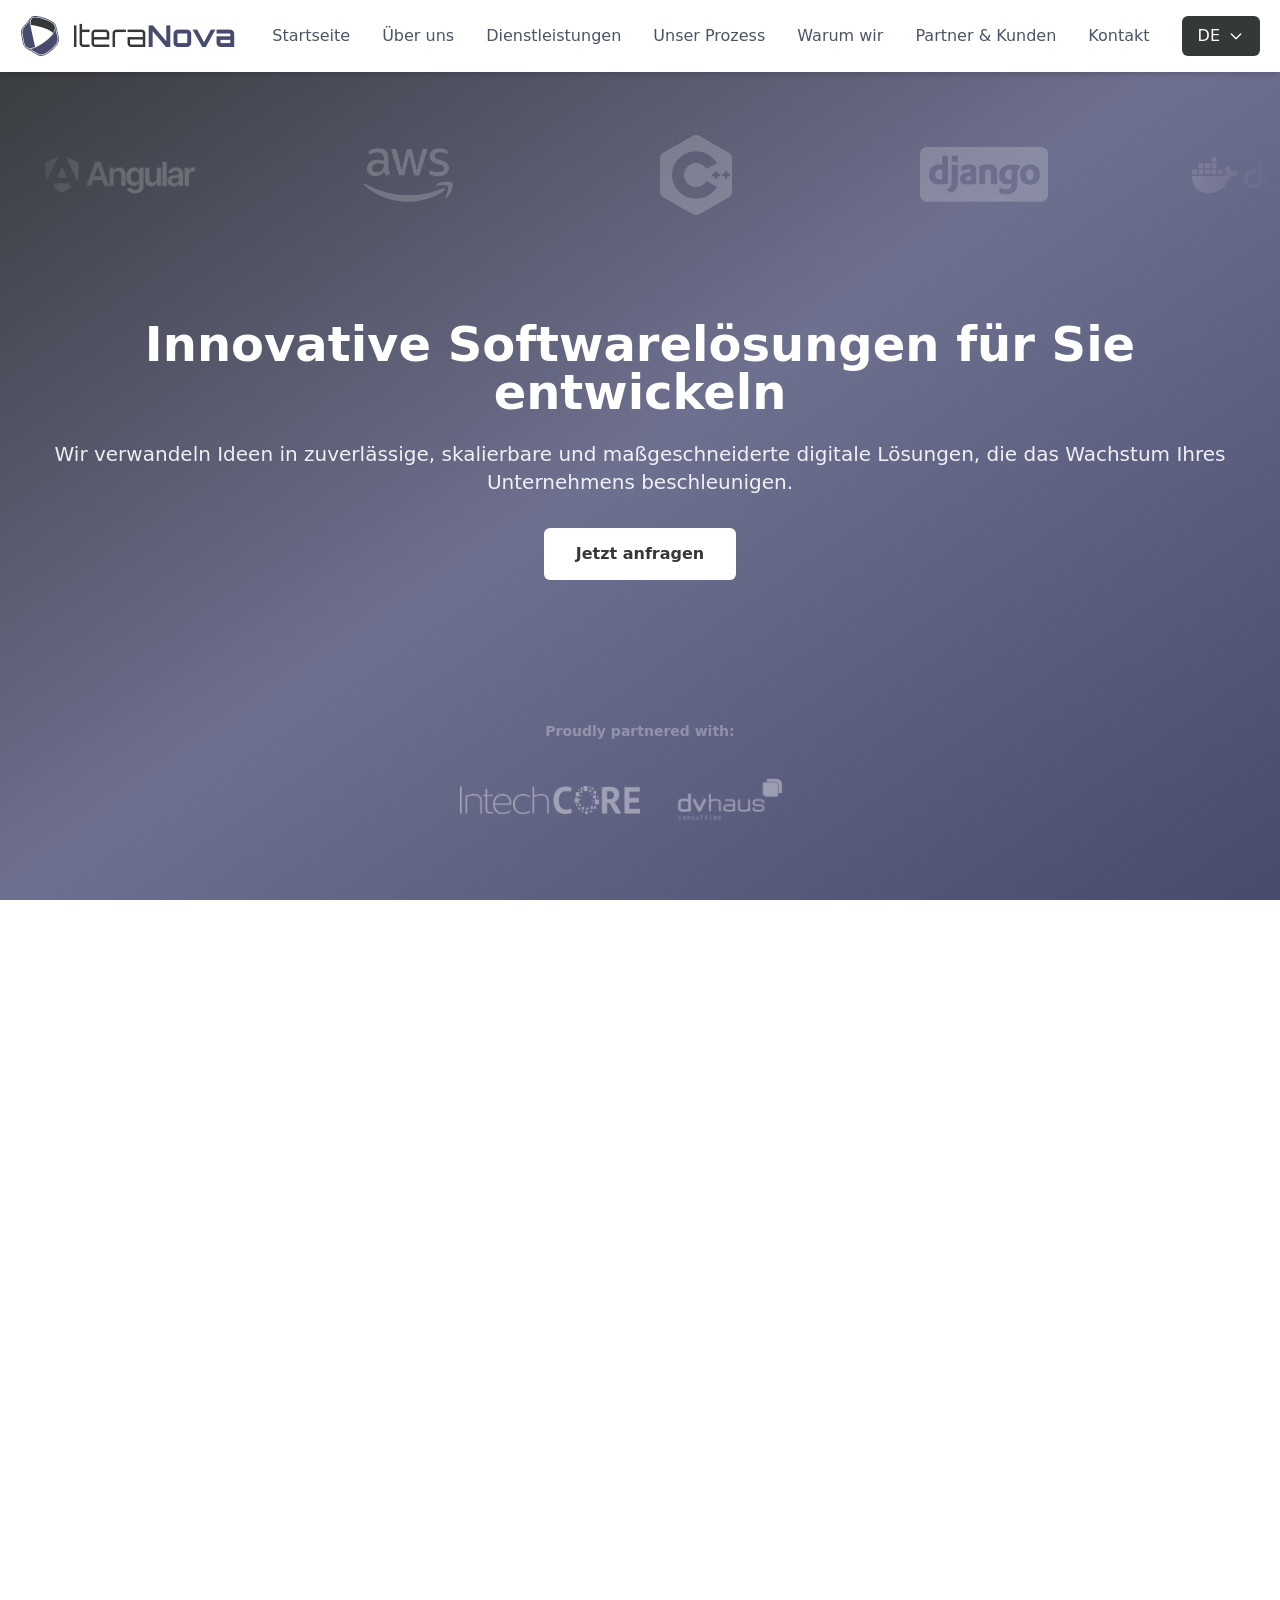
==== commit 35fe5923: "Version 2.1.0" ====
--- a/de/index.html
+++ b/de/index.html
@@ -1 +1,3 @@
-<!DOCTYPE html><html lang="de"> <head><meta charset="UTF-8"><meta name="viewport" content="width=device-width, initial-scale=1.0"><meta name="description" content="IteraNova — Softwareentwicklung, Daten-Engineering &#38; IT-Beratung."><meta name="robots" content="index, follow"><link rel="canonical" href="https://www.itera-nova.com/de/"><link rel="alternate" href="https://www.itera-nova.com/" hreflang="en"><link rel="alternate" href="https://www.itera-nova.com/de/" hreflang="de"><link rel="alternate" href="https://www.itera-nova.com/sl/" hreflang="sl"><link rel="alternate" href="https://www.itera-nova.com/" hreflang="x-default"><link rel="icon" type="image/png" sizes="16x16" href="/favicon/favicon-16x16.png"><link rel="icon" type="image/png" sizes="32x32" href="/favicon/favicon-32x32.png"><link rel="apple-touch-icon" sizes="180x180" href="/favicon/apple-touch-icon.png"><link rel="manifest" href="/favicon/site.webmanifest"><link rel="shortcut icon" href="/favicon/favicon.ico"><title>IteraNova - IT-Lösungen &amp; Softwareentwicklung</title><link rel="preconnect" href="https://fonts.googleapis.com"><link rel="preconnect" href="https://fonts.gstatic.com" crossorigin><link href="https://fonts.googleapis.com/css2?family=Orbitron:wght@400..900&display=swap" rel="stylesheet"><link rel="stylesheet" href="/_astro/de.DzPlcwkU.css"></head> <body class="font-sans text-gray-800 overflow-x-hidden">  <nav class="fixed top-0 w-full bg-white shadow-md z-50 transition-all duration-300"> <div class="max-w-7xl mx-auto px-5"> <div class="flex justify-between items-center py-4"> <div class="flex-shrink-0"> <a href="#home" class="flex items-center gap-3"> <img src="/logo3.svg" alt="IteraNova Logo" class="h-10 w-10 object-contain"> <h1 class="text-3xl font-brand"> <span class="font-normal text-primary-dark1">Itera</span><span class="font-bold text-primary-dark2">Nova</span> </h1> </a> </div>  <ul class="hidden md:flex gap-8 items-center list-none"> <li> <a href="#home" class="text-gray-600 hover:text-primary transition-colors duration-300 font-medium"> Startseite </a> </li><li> <a href="#about" class="text-gray-600 hover:text-primary transition-colors duration-300 font-medium"> Über uns </a> </li><li> <a href="#services" class="text-gray-600 hover:text-primary transition-colors duration-300 font-medium"> Dienstleistungen </a> </li><li> <a href="#process" class="text-gray-600 hover:text-primary transition-colors duration-300 font-medium"> Unser Prozess </a> </li><li> <a href="#whychooseus" class="text-gray-600 hover:text-primary transition-colors duration-300 font-medium"> Warum wir </a> </li><li> <a href="#partnersandclients" class="text-gray-600 hover:text-primary transition-colors duration-300 font-medium"> Partner &amp; Kunden </a> </li><li> <a href="#contact" class="text-gray-600 hover:text-primary transition-colors duration-300 font-medium"> Kontakt </a> </li> <li class="relative language-dropdown"> <button class="px-4 py-2 bg-primary text-white rounded-md hover:bg-primary-dark transition-all duration-300 flex items-center gap-2" id="language-button" aria-haspopup="true" aria-expanded="false"> DE <svg xmlns="http://www.w3.org/2000/svg" class="h-4 w-4" fill="none" viewBox="0 0 24 24" stroke="currentColor"> <path stroke-linecap="round" stroke-linejoin="round" stroke-width="2" d="M19 9l-7 7-7-7"></path> </svg> </button> <div class="absolute right-0 mt-2 w-40 bg-white rounded-md shadow-lg hidden" id="language-menu" role="menu" aria-orientation="vertical" aria-labelledby="language-button"> <a href="/" class="block px-4 py-2 text-sm text-gray-700 hover:bg-gray-100 transition-colors " role="menuitem"> English </a><a href="/de" class="block px-4 py-2 text-sm text-gray-700 hover:bg-gray-100 transition-colors bg-gray-50 font-semibold" role="menuitem"> Deutsch </a><a href="/sl" class="block px-4 py-2 text-sm text-gray-700 hover:bg-gray-100 transition-colors " role="menuitem"> Slovenščina </a> </div> </li> </ul>  <button id="mobile-menu-button" class="md:hidden flex flex-col justify-center items-center w-10 h-10 space-y-1.5" aria-label="Toggle menu" aria-expanded="false"> <span class="block w-6 h-0.5 bg-gray-600 transition-all duration-300"></span> <span class="block w-6 h-0.5 bg-gray-600 transition-all duration-300"></span> <span class="block w-6 h-0.5 bg-gray-600 transition-all duration-300"></span> </button> </div>  <div id="mobile-menu" class="md:hidden hidden overflow-hidden"> <ul class="flex flex-col py-4 space-y-2"> <li> <a href="#home" class="block py-2 text-gray-600 hover:text-primary hover:bg-gray-50 transition-colors duration-300 font-medium"> Startseite </a> </li><li> <a href="#about" class="block py-2 text-gray-600 hover:text-primary hover:bg-gray-50 transition-colors duration-300 font-medium"> Über uns </a> </li><li> <a href="#services" class="block py-2 text-gray-600 hover:text-primary hover:bg-gray-50 transition-colors duration-300 font-medium"> Dienstleistungen </a> </li><li> <a href="#process" class="block py-2 text-gray-600 hover:text-primary hover:bg-gray-50 transition-colors duration-300 font-medium"> Unser Prozess </a> </li><li> <a href="#whychooseus" class="block py-2 text-gray-600 hover:text-primary hover:bg-gray-50 transition-colors duration-300 font-medium"> Warum wir </a> </li><li> <a href="#partnersandclients" class="block py-2 text-gray-600 hover:text-primary hover:bg-gray-50 transition-colors duration-300 font-medium"> Partner &amp; Kunden </a> </li><li> <a href="#contact" class="block py-2 text-gray-600 hover:text-primary hover:bg-gray-50 transition-colors duration-300 font-medium"> Kontakt </a> </li> <li class="pt-2 border-t border-gray-200"> <div class="flex gap-2"> <a href="/" class="px-3 py-2 rounded-md text-sm transition-colors bg-gray-100 text-gray-700 hover:bg-gray-200"> EN </a><a href="/de" class="px-3 py-2 rounded-md text-sm transition-colors bg-primary text-white"> DE </a><a href="/sl" class="px-3 py-2 rounded-md text-sm transition-colors bg-gray-100 text-gray-700 hover:bg-gray-200"> SL </a> </div> </li> </ul> </div> </div> </nav> <script type="module">document.addEventListener("DOMContentLoaded",()=>{const o=document.getElementById("language-button"),s=document.getElementById("language-menu");o&&s&&(o.addEventListener("click",d=>{d.stopPropagation();const n=s.classList.contains("hidden");s.classList.toggle("hidden"),o.setAttribute("aria-expanded",n?"true":"false")}),document.addEventListener("click",()=>{s.classList.add("hidden"),o.setAttribute("aria-expanded","false")}),s.addEventListener("click",d=>{d.stopPropagation()}));const e=document.getElementById("mobile-menu-button"),a=document.getElementById("mobile-menu");e&&a&&(e.addEventListener("click",()=>{const n=a.classList.contains("hidden");a.classList.toggle("hidden"),e.setAttribute("aria-expanded",n?"true":"false");const t=e.querySelectorAll("span");n?(t[0].style.transform="rotate(45deg) translateY(8px)",t[1].style.opacity="0",t[2].style.transform="rotate(-45deg) translateY(-8px)"):(t[0].style.transform="rotate(0) translateY(0)",t[1].style.opacity="1",t[2].style.transform="rotate(0) translateY(0)")}),a.querySelectorAll("a").forEach(n=>{n.addEventListener("click",()=>{a.classList.add("hidden"),e.setAttribute("aria-expanded","false");const t=e.querySelectorAll("span");t[0].style.transform="rotate(0) translateY(0)",t[1].style.opacity="1",t[2].style.transform="rotate(0) translateY(0)"})}))});</script> <section id="home" class="h-screen flex items-center justify-center px-5 bg-primary-multi text-white relative overflow-hidden"> <div class="max-w-7xl mx-auto relative z-10"> <div class="text-center"> <h2 class="text-3xl md:text-5xl font-bold mb-4 md:mb-6">Innovative Softwarelösungen für Sie entwickeln</h2> <p class="text-base md:text-xl mb-6 md:mb-8 opacity-90">Wir verwandeln Ideen in zuverlässige, skalierbare und maßgeschneiderte digitale Lösungen, die das Wachstum Ihres Unternehmens beschleunigen.</p> <a href="#contact" class="inline-block px-6 md:px-8 py-3 md:py-3.5 bg-white text-primary rounded-md font-semibold transition-all duration-300 hover:-translate-y-0.5 hover:shadow-lg text-sm md:text-base"> Jetzt anfragen </a> </div> </div> </section> <section id="about" class="min-h-screen flex items-center justify-center px-5 py-20 md:py-0 bg-white"> <div class="max-w-7xl mx-auto"> <h2 class="text-3xl md:text-4xl font-bold text-center mb-8 md:mb-12 text-gray-900">Über uns</h2> <div class="max-w-4xl mx-auto"> <p class="text-base md:text-lg text-justify leading-relaxed mb-6 text-gray-600">Wir sind ein Technologiepartner mit Fokus darauf, <strong>Ideen schnell in die Realität umzusetzen</strong>. Von <strong>schnellen MVPs und Prototypen</strong> bis zu voll skalierbaren Lösungen helfen wir Ihnen, <strong>Konzepte früh zu validieren</strong> und mit Sicherheit weiterzugehen.</p><p class="text-base md:text-lg text-justify leading-relaxed mb-6 text-gray-600">Neben der Umsetzung arbeiten wir mit Ihnen daran, <strong>das größere Bild zu verstehen</strong>. Wir helfen dabei, <strong>Herausforderungen zu erkennen, Ziele zu schärfen</strong> und <strong>die richtige Strategie zu definieren</strong>, noch bevor die erste Zeile Code geschrieben wird, damit Sie <strong>das bauen, was wirklich zählt</strong>.</p><p class="text-base md:text-lg text-justify leading-relaxed mb-6 text-gray-600">Unser Team verbindet <strong>technische Expertise</strong> mit <strong>pragmatischer Problemlösung</strong>, um <strong>effiziente, sichere und zukunftsfähige Lösungen</strong> zu liefern. Ob Sie ein Startup gründen oder ein etabliertes Unternehmen skalieren, wir entwickeln mit Ihnen Technologie, die <strong>echten Fortschritt schafft</strong>.</p> </div> </div> </section> <section id="services" class="min-h-screen flex items-center justify-center px-5 py-20 bg-gray-50"> <div id="service-section" class="max-w-7xl mx-auto w-full"> <h2 class="text-3xl md:text-4xl font-bold text-center mb-8 md:mb-12 text-gray-900">Unsere Dienstleistungen</h2>  <div class="mb-8"> <div class="service-card bg-primary-multi text-white p-10  rounded-lg shadow-lg hover:shadow-2xl transition-all duration-300 max-w-6xl mx-auto cursor-pointer" data-title="Desktop-Softwareentwicklung" data-details="Wir entwickeln leistungsstarke Desktop-Anwendungen mit Java (JavaFX) sowie C/C++ mit Frameworks wie Qt für Windows-, Linux- und macOS-Umgebungen. Ob bestehende Tools modernisiert oder neue Systeme von Grund auf aufgebaut werden, wir konzentrieren uns auf Stabilität, Reaktionsfähigkeit und eine nahtlose Integration in Ihre Infrastruktur."> <h3 class="text-2xl font-bold mb-3">Desktop-Softwareentwicklung</h3> <p class="text-lg leading-relaxed opacity-95">Wir entwickeln robuste Desktop-Anwendungen, die auf Ihre Arbeitsabläufe zugeschnitten sind, ob interne Tools oder komplexe Geschäftssysteme, bei denen Leistung und Zuverlässigkeit entscheidend sind.</p> </div> </div>  <div class="grid grid-cols-1 md:grid-cols-2 gap-6 md:gap-8 max-w-6xl mx-auto"> <div class="service-card bg-white p-6 md:p-8 rounded-lg shadow-md hover:shadow-xl transition-shadow duration-300 cursor-pointer" data-title="Backend- und Cloud-Softwareentwicklung" data-details="Wir bauen Backend-Plattformen mit Java, Python und Node.js auf AWS und Azure und wählen für jeden Anwendungsfall die passende Architektur, sei es mit Microservices für modulare Skalierbarkeit oder serverlosen Komponenten für Geschwindigkeit und operative Effizienz. Mit Docker und Terraform schaffen wir sichere, wartbare Umgebungen, die langfristiges Wachstum und sich weiterentwickelnde Produktanforderungen unterstützen."> <h3 class="text-lg md:text-xl font-semibold mb-2 md:mb-3 text-gray-900">Backend- und Cloud-Softwareentwicklung</h3> <p class="text-sm md:text-base text-gray-600 leading-relaxed">Wir konzipieren und entwickeln cloud-native Backend-Systeme, von APIs und Microservices bis zu serverlosen Lösungen, die auf Skalierbarkeit und Zuverlässigkeit ausgelegt sind.</p> </div><div class="service-card bg-white p-6 md:p-8 rounded-lg shadow-md hover:shadow-xl transition-shadow duration-300 cursor-pointer" data-title="Proof of Concept" data-details="Wir helfen Ihnen, schnell von der Idee zu einer funktionierenden Lösung zu gelangen, entweder durch ein fokussiertes Team oder einen einzelnen Full-Stack-Entwickler. Wir starten mit einem Proof of Concept, validieren die wichtigsten Annahmen und entwickeln ihn dann zu einem Prototyp oder MVP weiter. So können Sie die Machbarkeit testen, frühes Feedback einholen und fundierte Entscheidungen über die nächsten Projektschritte treffen."> <h3 class="text-lg md:text-xl font-semibold mb-2 md:mb-3 text-gray-900">Proof of Concept</h3> <p class="text-sm md:text-base text-gray-600 leading-relaxed">Wir validieren Ihre Ideen früh, indem wir die technische Machbarkeit nachweisen und sie schnell zu nutzbaren Prototypen und MVPs weiterentwickeln.</p> </div><div class="service-card bg-white p-6 md:p-8 rounded-lg shadow-md hover:shadow-xl transition-shadow duration-300 cursor-pointer" data-title="Data Engineering" data-details="Wir entwerfen und implementieren Datenpipelines und Datenverarbeitungssysteme mit Python und modernen Datenwerkzeugen auf AWS oder Azure. Unser Fokus liegt darauf, Ihre Daten zugänglich, aussagekräftig und leicht verständlich zu machen. Wir verschieben und transformieren Daten nicht nur, wir helfen Ihnen, sie wirklich zu verstehen."> <h3 class="text-lg md:text-xl font-semibold mb-2 md:mb-3 text-gray-900">Data Engineering</h3> <p class="text-sm md:text-base text-gray-600 leading-relaxed">Wir bauen zuverlässige Datenpipelines und Machine-Learning-Modelle, die Rohdaten in etwas verwandeln, das Sie wirklich verstehen und mit voller Sicherheit nutzen können.</p> </div><div class="service-card bg-white p-6 md:p-8 rounded-lg shadow-md hover:shadow-xl transition-shadow duration-300 cursor-pointer" data-title="IT-Beratung" data-details="Wir bieten praxisnahe Beratung in den Bereichen Systemarchitektur, Cloud-Einführung und Performance-Optimierung. Mit Erfahrung in Java, C/C++, Python, AWS, Azure und DevOps-Praktiken liefern wir klare, umsetzbare Empfehlungen, die langfristige Stabilität und Wachstum unterstützen."> <h3 class="text-lg md:text-xl font-semibold mb-2 md:mb-3 text-gray-900">IT-Beratung</h3> <p class="text-sm md:text-base text-gray-600 leading-relaxed">Wir helfen Ihnen, praktische Technologie Entscheidungen zu treffen, von Architektur- und Stack-Fragen bis zu Skalierungsstrategien, orientiert an Ihren Geschäftszielen statt an Trends.</p> </div><div class="service-card bg-white p-6 md:p-8 rounded-lg shadow-md hover:shadow-xl transition-shadow duration-300 cursor-pointer" data-title="UI/UX-Design" data-details="Unser Designprozess kombiniert Nutzerforschung, Wireframing und interaktives Prototyping, um Erlebnisse zu schaffen, die leicht zu verstehen und einfach zu bedienen sind. Wir arbeiten typischerweise mit Tools wie Figma und unterstützen die Umsetzung für Web- und Desktop-Umgebungen mit Angular, React, Vue, Qt und JavaFX, damit die Konsistenz vom Konzept bis zum fertigen Produkt erhalten bleibt."> <h3 class="text-lg md:text-xl font-semibold mb-2 md:mb-3 text-gray-900">UI/UX-Design</h3> <p class="text-sm md:text-base text-gray-600 leading-relaxed">Wir gestalten Oberflächen, die nicht nur visuell klar sind, sondern auch intuitiv, effizient und daran ausgerichtet, wie Nutzer tatsächlich arbeiten.</p> </div><div class="service-card bg-white p-6 md:p-8 rounded-lg shadow-md hover:shadow-xl transition-shadow duration-300 cursor-pointer" data-title="DevOps &#38; Automatisierung" data-details="Wir implementieren DevOps-Praktiken, die verbessern, wie Sie Software entwickeln, bereitstellen und betreiben. Mit Docker für Containerisierung, Tools wie Terraform für Infrastructure as Code und Cloud-Plattformen wie AWS und Azure schaffen wir automatisierte, verlässliche Pipelines, die schnellere und sicherere Releases unterstützen."> <h3 class="text-lg md:text-xl font-semibold mb-2 md:mb-3 text-gray-900">DevOps &amp; Automatisierung</h3> <p class="text-sm md:text-base text-gray-600 leading-relaxed">Wir optimieren Ihren Delivery-Prozess mit Automatisierung, CI/CD-Pipelines und Infrastruktur, die manuelle Arbeit reduziert und die Zuverlässigkeit verbessert.</p> </div> </div>  </div> </section> <div id="service-details" class="hidden fixed inset-0 z-50 flex items-center justify-center"> <div id="modal-content" class="relative bg-primary-light2 opacity-90 transparency-70 text-gray-100 p-6 md:p-8 rounded-lg shadow-xl transition-all duration-300 max-w-3xl w-full mx-4"> <h3 id="detail-title" class="text-2xl font-bold mb-3"></h3> <p id="detail-text" class="text-base md:text-lg leading-relaxed opacity-95"></p> </div> </div> <script type="module">const i=document.querySelectorAll(".service-card"),e=document.getElementById("service-details"),c=document.getElementById("modal-content"),a=document.getElementById("detail-title"),o=document.getElementById("detail-text"),s=document.getElementById("service-section");let n=null;i.forEach(t=>{t.addEventListener("click",()=>{const d=t.dataset.title,l=t.dataset.details;if(n===t){e.classList.add("hidden"),n=null;return}a.textContent=d||"",o.textContent=l||"",s?.classList.add("blur-sm"),e.classList.remove("hidden"),n=t})});e.addEventListener("click",t=>{c?.contains(t.target)||(e.classList.add("hidden"),s?.classList.remove("blur-sm"))});</script> <section id="process" class="min-h-screen flex items-center justify-center px-5 py-20 md:py-0 bg-white"> <div class="max-w-7xl mx-auto"> <h2 class="text-3xl md:text-4xl font-bold text-center mb-8 md:mb-12 text-gray-900">Unser Prozess</h2> <div class="grid grid-cols-1 md:grid-cols-5 gap-6"> <div class="relative"> <div class="bg-primary-multi text-white p-6 rounded-lg shadow-md hover:shadow-xl transition-all duration-300"> <div class="text-3xl font-bold mb-2 opacity-90">1</div> <h3 class="text-lg font-semibold mb-2">Entdeckung</h3> <p class="text-sm opacity-90">Wir beginnen damit, Ihre Ziele, Herausforderungen und Erwartungen klar zu verstehen, damit von Anfang an definiert ist, wie Erfolg aussieht.</p> </div> <div class="hidden md:block absolute top-1/2 -right-7 transform -translate-y-1/2 z-10"> <svg class="w-8 h-8 text-primary drop-shadow-lg" fill="currentColor" viewBox="0 0 24 24"> <path d="M12 4l-1.41 1.41L16.17 11H4v2h12.17l-5.58 5.59L12 20l8-8z"></path> </svg> </div> </div><div class="relative"> <div class="bg-primary-multi text-white p-6 rounded-lg shadow-md hover:shadow-xl transition-all duration-300"> <div class="text-3xl font-bold mb-2 opacity-90">2</div> <h3 class="text-lg font-semibold mb-2">Planung</h3> <p class="text-sm opacity-90">Wir gestalten eine praxisnahe Roadmap mit klaren Prioritäten, Zeitplänen und einer technischen Ausrichtung, die auf Ihre konkreten Anforderungen zugeschnitten ist.</p> </div> <div class="hidden md:block absolute top-1/2 -right-7 transform -translate-y-1/2 z-10"> <svg class="w-8 h-8 text-primary drop-shadow-lg" fill="currentColor" viewBox="0 0 24 24"> <path d="M12 4l-1.41 1.41L16.17 11H4v2h12.17l-5.58 5.59L12 20l8-8z"></path> </svg> </div> </div><div class="relative"> <div class="bg-primary-multi text-white p-6 rounded-lg shadow-md hover:shadow-xl transition-all duration-300"> <div class="text-3xl font-bold mb-2 opacity-90">3</div> <h3 class="text-lg font-semibold mb-2">Prototyping</h3> <p class="text-sm opacity-90">Wir verwandeln Ideen in greifbare Konzepte, testen zentrale Annahmen frühzeitig und verfeinern die Nutzererfahrung, bevor die eigentliche Entwicklung beginnt.</p> </div> <div class="hidden md:block absolute top-1/2 -right-7 transform -translate-y-1/2 z-10"> <svg class="w-8 h-8 text-primary drop-shadow-lg" fill="currentColor" viewBox="0 0 24 24"> <path d="M12 4l-1.41 1.41L16.17 11H4v2h12.17l-5.58 5.59L12 20l8-8z"></path> </svg> </div> </div><div class="relative"> <div class="bg-primary-multi text-white p-6 rounded-lg shadow-md hover:shadow-xl transition-all duration-300"> <div class="text-3xl font-bold mb-2 opacity-90">4</div> <h3 class="text-lg font-semibold mb-2">Entwicklung</h3> <p class="text-sm opacity-90">Wir entwickeln zuverlässige, skalierbare Lösungen mit sauberer Architektur und Fokus auf Performance, Sicherheit und langfristige Wartbarkeit.</p> </div> <div class="hidden md:block absolute top-1/2 -right-7 transform -translate-y-1/2 z-10"> <svg class="w-8 h-8 text-primary drop-shadow-lg" fill="currentColor" viewBox="0 0 24 24"> <path d="M12 4l-1.41 1.41L16.17 11H4v2h12.17l-5.58 5.59L12 20l8-8z"></path> </svg> </div> </div><div class="relative"> <div class="bg-primary-multi text-white p-6 rounded-lg shadow-md hover:shadow-xl transition-all duration-300"> <div class="text-3xl font-bold mb-2 opacity-90">5</div> <h3 class="text-lg font-semibold mb-2">Lieferung</h3> <p class="text-sm opacity-90">Wir bereiten alles für den Launch vor und sorgen für einen reibungslosen Rollout, damit das Endprodukt sowohl technische als auch geschäftliche Erwartungen erfüllt.</p> </div> <div class="hidden md:block absolute top-1/2 -right-7 transform -translate-y-1/2 z-10"> <svg class="w-8 h-8 text-primary drop-shadow-lg" fill="currentColor" viewBox="0 0 24 24"> <path d="M12 4l-1.41 1.41L16.17 11H4v2h12.17l-5.58 5.59L12 20l8-8z"></path> </svg> </div> </div><div class="relative"> <div class="bg-primary-multi text-white p-6 rounded-lg shadow-md hover:shadow-xl transition-all duration-300"> <div class="text-3xl font-bold mb-2 opacity-90">6</div> <h3 class="text-lg font-semibold mb-2">Support</h3> <p class="text-sm opacity-90">Auch nach dem Release bleiben wir eingebunden und kümmern uns um Wartung, Verbesserungen und Updates, während sich Ihr Produkt weiterentwickelt.</p> </div>  </div> </div> </div> </section> <section id="whychooseus" class="min-h-screen flex items-center justify-center px-5 py-20 md:py-0 bg-gray-50"> <div class="max-w-7xl mx-auto"> <h2 class="text-3xl md:text-4xl font-bold text-center mb-8 md:mb-12 text-gray-900">Warum uns wählen</h2> <div class="max-w-4xl mx-auto"> <div class="grid grid-cols-1 md:grid-cols-2 gap-4 md:gap-6"> <div class="reason grid items-center gap-4 bg-white p-5 md:p-6 rounded-lg shadow-md cursor-pointer hover:shadow-xl transition-shadow duration-300 group"> <div class="flex items-center gap-4"> <div class="flex-shrink-0"> <div class="w-12 h-12 bg-primary-light2/30 rounded-full flex items-center justify-center group-hover:bg-primary-light/50 transition-colors duration-300"> <span class="text-xl md:text-2xl">👥</span> </div> </div> <div class="flex-1"> <h3 class="text-base md:text-lg font-semibold text-gray-900">Professionelles und leidenschaftliches Team</h3> </div> </div> <div class="details mt-2 text-sm text-gray-600"> <p>Ein erfahrenes Team, das von Kompetenz, Engagement und echter Leidenschaft für herausragende Ergebnisse getragen wird.</p> </div> </div><div class="reason grid items-center gap-4 bg-white p-5 md:p-6 rounded-lg shadow-md cursor-pointer hover:shadow-xl transition-shadow duration-300 group"> <div class="flex items-center gap-4"> <div class="flex-shrink-0"> <div class="w-12 h-12 bg-primary-light2/30 rounded-full flex items-center justify-center group-hover:bg-primary-light/50 transition-colors duration-300"> <span class="text-xl md:text-2xl">💬</span> </div> </div> <div class="flex-1"> <h3 class="text-base md:text-lg font-semibold text-gray-900">Transparente Kommunikation</h3> </div> </div> <div class="details mt-2 text-sm text-gray-600"> <p>Offene, ehrliche und klare Kommunikation in jeder Phase, damit alle Beteiligten abgestimmt und informiert bleiben.</p> </div> </div><div class="reason grid items-center gap-4 bg-white p-5 md:p-6 rounded-lg shadow-md cursor-pointer hover:shadow-xl transition-shadow duration-300 group"> <div class="flex items-center gap-4"> <div class="flex-shrink-0"> <div class="w-12 h-12 bg-primary-light2/30 rounded-full flex items-center justify-center group-hover:bg-primary-light/50 transition-colors duration-300"> <span class="text-xl md:text-2xl">⏰</span> </div> </div> <div class="flex-1"> <h3 class="text-base md:text-lg font-semibold text-gray-900">Pünktliche Lieferung</h3> </div> </div> <div class="details mt-2 text-sm text-gray-600"> <p>Verlässliche Umsetzung mit einem klaren Anspruch, Termine einzuhalten, ohne Kompromisse bei der Qualität einzugehen.</p> </div> </div><div class="reason grid items-center gap-4 bg-white p-5 md:p-6 rounded-lg shadow-md cursor-pointer hover:shadow-xl transition-shadow duration-300 group"> <div class="flex items-center gap-4"> <div class="flex-shrink-0"> <div class="w-12 h-12 bg-primary-light2/30 rounded-full flex items-center justify-center group-hover:bg-primary-light/50 transition-colors duration-300"> <span class="text-xl md:text-2xl">🎯</span> </div> </div> <div class="flex-1"> <h3 class="text-base md:text-lg font-semibold text-gray-900">Fokus auf Qualität und Innovation</h3> </div> </div> <div class="details mt-2 text-sm text-gray-600"> <p>Ständiges Streben nach Exzellenz durch hohe Standards und zukunftsorientierte, innovative Lösungen.</p> </div> </div> </div> </div> </div> </section> <section id="partnersandclients" class="min-h-screen flex items-center justify-center px-5 py-20 md:py-0 bg-white"> <div class="max-w-7xl mx-auto"> <h2 class="text-3xl md:text-4xl font-bold text-center mb-8 md:mb-12 text-gray-900">Unsere Partner und Kunden</h2> <div class="w-7xl grid grid-cols-1 gap-6 md:grid-cols-2 items-start justify-items-center"> <div class="rounded-lg bg-white p-4  transition-shadow duration-300 hover:shadow-xl md:p-6 "> <div class="mx-auto flex max-w-[calc(4*12rem)] h-auto flex-wrap justify-center gap-4"> <div class="flex w-48 items-center justify-center p-4"> <a href="https://intechcore.com/en/" id="IntechCore" class="flex h-full w-full items-center justify-center"> <img src="/IClogo.svg" class="h-full w-full object-contain" alt="IntechCore"> </a> </div> </div> </div> </div> </div> </section> <section id="contact" class="min-h-screen flex items-center justify-center px-5 py-20 md:py-0 bg-gray-50"> <div class="max-w-7xl mx-auto w-full"> <h2 class="text-3xl md:text-4xl font-bold text-center mb-8 md:mb-12 text-gray-900">Kontakt aufnehmen</h2> <div class="grid grid-cols-1 lg:grid-cols-2 gap-8 md:gap-12 max-w-5xl mx-auto"> <div> <h3 class="text-xl md:text-2xl font-semibold mb-3 md:mb-4 text-gray-900">Kontaktinformationen</h3> <p class="text-sm md:text-base text-gray-600 leading-relaxed mb-4 md:mb-6">Bereit, Ihr Projekt zu starten? Kontaktieren Sie uns noch heute, um zu besprechen, wie wir Ihre Ideen in die Realität umsetzen können.</p> <div class="mt-6 md:mt-8"> <div class="flex mb-3 text-sm md:text-base"> <strong class="w-20">E-Mail:</strong> <div> <div>info@itera-nova.com</div> </div> </div> <div class="flex mb-3 text-sm md:text-base"> <strong class="w-20">Adresse:</strong> <div> <div>Drevesniška ulica 29A</div> <div>2327 Rače, Slowenien</div> </div> </div> </div> </div> <div> <form id="contact-form" class="flex flex-col gap-3 md:gap-4"> <!-- Web3Forms Access Key --> <input type="hidden" name="access_key" value="7d427841-eb34-45d6-a3e8-0e5fc35bd9d3"> <!-- Redirect after submission (optional) --> <input type="hidden" name="redirect" value="false"> <!-- Email recipient --> <input type="hidden" name="to_email" value="info@itera-nova.com"> <input type="text" name="name" placeholder="Ihr Name" required class="px-3 md:px-3.5 py-3 md:py-3.5 border border-gray-300 rounded-md text-sm md:text-base font-sans transition-colors duration-300 focus:outline-none focus:border-primary"> <input type="email" name="email" placeholder="Ihre E-Mail" required class="px-3 md:px-3.5 py-3 md:py-3.5 border border-gray-300 rounded-md text-sm md:text-base font-sans transition-colors duration-300 focus:outline-none focus:border-primary"> <input type="text" name="subject" placeholder="Betreff" required class="px-3 md:px-3.5 py-3 md:py-3.5 border border-gray-300 rounded-md text-sm md:text-base font-sans transition-colors duration-300 focus:outline-none focus:border-primary"> <textarea name="message" placeholder="Ihre Nachricht" rows="5" required class="px-3 md:px-3.5 py-3 md:py-3.5 border border-gray-300 rounded-md text-sm md:text-base font-sans resize-y transition-colors duration-300 focus:outline-none focus:border-primary"></textarea> <!-- Status message --> <div id="form-status" class="hidden text-sm md:text-base p-3 rounded-md"></div> <button type="submit" id="submit-button" class="px-6 md:px-8 py-3 md:py-3.5 bg-primary text-white rounded-md font-semibold transition-colors duration-300 hover:bg-primary-dark cursor-pointer border-none text-sm md:text-base"> Nachricht senden </button> </form> </div> </div> </div> </section> <script type="module">document.addEventListener("DOMContentLoaded",()=>{const s=document.getElementById("contact-form"),e=document.getElementById("submit-button"),t=document.getElementById("form-status");s&&(s.addEventListener("submit",async a=>{a.preventDefault(),e.disabled=!0,e.textContent="Sending...",t.classList.add("hidden");try{const n=new FormData(s),o=await(await fetch("https://api.web3forms.com/submit",{method:"POST",body:n})).json();if(o.success)t.textContent="Message sent successfully! We'll get back to you soon.",t.className="text-sm md:text-base p-3 rounded-md bg-green-100 text-green-800 border border-green-300",t.classList.remove("hidden"),s.reset();else throw new Error(o.message||"Failed to send message")}catch(n){t.textContent="Failed to send message. Please try again or email us directly at info@itera-nova.com",t.className="text-sm md:text-base p-3 rounded-md bg-red-100 text-red-800 border border-red-300",t.classList.remove("hidden"),console.error("Form submission error:",n)}finally{e.disabled=!1,e.textContent=e.getAttribute("data-original-text")||"Send Message"}}),e.setAttribute("data-original-text",e.textContent||"Send Message"))});</script> <section id="footer" class="min-h-[60vh] flex items-center justify-center bg-gray-900 text-white px-5 py-20 md:py-0"> <div class="max-w-7xl mx-auto"> <div class="grid grid-cols-1 md:grid-cols-4 gap-8 md:gap-12 mb-8"> <div class="text-left"> <div class="text-sm md:text-base space-y-1"> <h1 class="text-3xl font-brand"> <span class="font-normal text-primary-light1">Itera</span><span class="font-bold text-primary-light2">Nova</span> </h1> </div> </div> <!-- Address Section --> <div class="text-left"> <h3 class="text-xl md:text-2xl font-bold mb-4 md:mb-6">Adresse</h3> <div class="text-sm md:text-base space-y-1"> <p>Drevesniška ulica 29A</p> <p>2327 Rače</p> <p>Slowenien</p> </div> </div> <!-- Contact Section --> <div class="text-left"> <h3 class="text-xl md:text-2xl font-bold mb-4 md:mb-6">Kontakt</h3> <div class="text-sm md:text-base space-y-1"> <p>E-Mail: <a href="mailto:info@itera-nova.com" class="hover:text-primary transition-colors">info@itera-nova.com</a></p> <p>Telefon: +386 31 459 816</p> </div> </div> <!-- Impressum Section --> <div class="text-left"> <h3 class="text-xl md:text-2xl font-bold mb-4 md:mb-6">Impressum</h3> <div class="text-sm md:text-base space-y-1"> <a href="/de/privacy/" class="hover:text-primary transition-colors">Datenschutzerklärung</a> <br> <a href="/de/legal/" class="hover:text-primary transition-colors">Impressum</a> </div> </div> </div> <!-- Copyright --> <div class="border-t border-gray-700 pt-6 md:pt-8 text-center"> <p class="text-sm md:text-base mb-3">© 2025 IteraNova. Alle Rechte vorbehalten.</p> <p class="text-sm md:text-base mb-3">Registrierungsnummer: 7340265000</p> <p class="text-sm md:text-base mb-3">USt-IdNr.: SI89513061</p> </div> </div> </section>  </body></html>+<!DOCTYPE html><html lang="de"> <head><meta charset="UTF-8"><meta name="viewport" content="width=device-width, initial-scale=1.0"><meta name="description" content="IteraNova — Softwareentwicklung, Daten-Engineering &#38; IT-Beratung."><meta name="robots" content="index, follow"><link rel="canonical" href="https://www.itera-nova.com/de/"><link rel="alternate" href="https://www.itera-nova.com/" hreflang="en"><link rel="alternate" href="https://www.itera-nova.com/de/" hreflang="de"><link rel="alternate" href="https://www.itera-nova.com/sl/" hreflang="sl"><link rel="alternate" href="https://www.itera-nova.com/" hreflang="x-default"><link rel="icon" type="image/png" sizes="16x16" href="/favicon/favicon-16x16.png"><link rel="icon" type="image/png" sizes="32x32" href="/favicon/favicon-32x32.png"><link rel="apple-touch-icon" sizes="180x180" href="/favicon/apple-touch-icon.png"><link rel="manifest" href="/favicon/site.webmanifest"><link rel="shortcut icon" href="/favicon/favicon.ico"><title>IteraNova - IT-Lösungen &amp; Softwareentwicklung</title><link rel="preconnect" href="https://fonts.googleapis.com"><link rel="preconnect" href="https://fonts.gstatic.com" crossorigin><link href="https://fonts.googleapis.com/css2?family=Orbitron:wght@400..900&display=swap" rel="stylesheet"><link rel="stylesheet" href="/_astro/Footer.B8vR57XT.css">
+<style>.marquee[data-astro-cid-bbe6dxrz]{width:100%;overflow:hidden}.marquee-track[data-astro-cid-bbe6dxrz]{display:flex;width:max-content;gap:3rem}.marquee-item[data-astro-cid-bbe6dxrz]{flex:0 0 auto;display:flex;align-items:center;justify-content:center;min-width:120px}.marquee-left[data-astro-cid-bbe6dxrz] .marquee-track[data-astro-cid-bbe6dxrz]{animation:marquee-left 100s linear infinite}.marquee-right[data-astro-cid-bbe6dxrz] .marquee-track[data-astro-cid-bbe6dxrz]{animation:marquee-right 100s linear infinite;animation-delay:-25s}.marquee[data-astro-cid-bbe6dxrz]:hover .marquee-track[data-astro-cid-bbe6dxrz]{animation-play-state:paused}.fade-mask[data-astro-cid-bbe6dxrz]{-webkit-mask-image:linear-gradient(to right,transparent,black 10%,black 90%,transparent);mask-image:linear-gradient(to right,transparent,black 10%,black 90%,transparent)}@keyframes marquee-left{0%{transform:translate(0)}to{transform:translate(calc(-50% - 1.5rem))}}@keyframes marquee-right{0%{transform:translate(calc(-50% - 1.5rem))}to{transform:translate(0)}}@media(max-width:768px){.marquee-track[data-astro-cid-bbe6dxrz]{gap:2rem}.marquee-item[data-astro-cid-bbe6dxrz]{min-width:60px}.marquee-left[data-astro-cid-bbe6dxrz] .marquee-track[data-astro-cid-bbe6dxrz],.marquee-right[data-astro-cid-bbe6dxrz] .marquee-track[data-astro-cid-bbe6dxrz]{animation-duration:100s}}
+</style></head> <body class="font-sans text-gray-800 overflow-x-hidden">  <nav class="fixed top-0 w-full bg-white shadow-md z-50 transition-all duration-300"> <div class="max-w-7xl mx-auto px-5"> <div class="flex justify-between items-center py-4"> <div class="shrink-0"> <a href="#home" class="flex items-center gap-3"> <img src="/logo3.svg" alt="IteraNova Logo" class="h-10 w-10 object-contain"> <h1 class="text-3xl font-brand"> <span class="font-normal text-primary-dark1">Itera</span><span class="font-bold text-primary-dark2">Nova</span> </h1> </a> </div>  <ul class="hidden md:flex gap-8 items-center list-none"> <li> <a href="#home" class="text-gray-600 hover:text-primary transition-colors duration-300 font-medium"> Startseite </a> </li><li> <a href="#about" class="text-gray-600 hover:text-primary transition-colors duration-300 font-medium"> Über uns </a> </li><li> <a href="#services" class="text-gray-600 hover:text-primary transition-colors duration-300 font-medium"> Dienstleistungen </a> </li><li> <a href="#process" class="text-gray-600 hover:text-primary transition-colors duration-300 font-medium"> Unser Prozess </a> </li><li> <a href="#whychooseus" class="text-gray-600 hover:text-primary transition-colors duration-300 font-medium"> Warum wir </a> </li><li> <a href="#partnersandclients" class="text-gray-600 hover:text-primary transition-colors duration-300 font-medium"> Partner &amp; Kunden </a> </li><li> <a href="#contact" class="text-gray-600 hover:text-primary transition-colors duration-300 font-medium"> Kontakt </a> </li> <li class="relative language-dropdown"> <button class="px-4 py-2 bg-primary text-white rounded-md hover:bg-primary-dark transition-all duration-300 flex items-center gap-2" id="language-button" aria-haspopup="true" aria-expanded="false"> DE <svg xmlns="http://www.w3.org/2000/svg" class="h-4 w-4" fill="none" viewBox="0 0 24 24" stroke="currentColor"> <path stroke-linecap="round" stroke-linejoin="round" stroke-width="2" d="M19 9l-7 7-7-7"></path> </svg> </button> <div class="absolute right-0 mt-2 w-40 bg-white rounded-md shadow-lg hidden" id="language-menu" role="menu" aria-orientation="vertical" aria-labelledby="language-button"> <a href="/" class="block px-4 py-2 text-sm text-gray-700 hover:bg-gray-100 transition-colors " role="menuitem"> English </a><a href="/de" class="block px-4 py-2 text-sm text-gray-700 hover:bg-gray-100 transition-colors bg-gray-50 font-semibold" role="menuitem"> Deutsch </a><a href="/sl" class="block px-4 py-2 text-sm text-gray-700 hover:bg-gray-100 transition-colors " role="menuitem"> Slovenščina </a> </div> </li> </ul>  <button id="mobile-menu-button" class="md:hidden flex flex-col justify-center items-center w-10 h-10 space-y-1.5" aria-label="Toggle menu" aria-expanded="false"> <span class="block w-6 h-0.5 bg-gray-600 transition-all duration-300"></span> <span class="block w-6 h-0.5 bg-gray-600 transition-all duration-300"></span> <span class="block w-6 h-0.5 bg-gray-600 transition-all duration-300"></span> </button> </div>  <div id="mobile-menu" class="md:hidden hidden overflow-hidden"> <ul class="flex flex-col py-4 space-y-2"> <li> <a href="#home" class="block py-2 text-gray-600 hover:text-primary hover:bg-gray-50 transition-colors duration-300 font-medium"> Startseite </a> </li><li> <a href="#about" class="block py-2 text-gray-600 hover:text-primary hover:bg-gray-50 transition-colors duration-300 font-medium"> Über uns </a> </li><li> <a href="#services" class="block py-2 text-gray-600 hover:text-primary hover:bg-gray-50 transition-colors duration-300 font-medium"> Dienstleistungen </a> </li><li> <a href="#process" class="block py-2 text-gray-600 hover:text-primary hover:bg-gray-50 transition-colors duration-300 font-medium"> Unser Prozess </a> </li><li> <a href="#whychooseus" class="block py-2 text-gray-600 hover:text-primary hover:bg-gray-50 transition-colors duration-300 font-medium"> Warum wir </a> </li><li> <a href="#partnersandclients" class="block py-2 text-gray-600 hover:text-primary hover:bg-gray-50 transition-colors duration-300 font-medium"> Partner &amp; Kunden </a> </li><li> <a href="#contact" class="block py-2 text-gray-600 hover:text-primary hover:bg-gray-50 transition-colors duration-300 font-medium"> Kontakt </a> </li> <li class="pt-2 border-t border-gray-200"> <div class="flex gap-2"> <a href="/" class="px-3 py-2 rounded-md text-sm transition-colors bg-gray-100 text-gray-700 hover:bg-gray-200"> EN </a><a href="/de" class="px-3 py-2 rounded-md text-sm transition-colors bg-primary text-white"> DE </a><a href="/sl" class="px-3 py-2 rounded-md text-sm transition-colors bg-gray-100 text-gray-700 hover:bg-gray-200"> SL </a> </div> </li> </ul> </div> </div> </nav> <script type="module">document.addEventListener("DOMContentLoaded",()=>{const o=document.getElementById("language-button"),s=document.getElementById("language-menu");o&&s&&(o.addEventListener("click",d=>{d.stopPropagation();const n=s.classList.contains("hidden");s.classList.toggle("hidden"),o.setAttribute("aria-expanded",n?"true":"false")}),document.addEventListener("click",()=>{s.classList.add("hidden"),o.setAttribute("aria-expanded","false")}),s.addEventListener("click",d=>{d.stopPropagation()}));const e=document.getElementById("mobile-menu-button"),a=document.getElementById("mobile-menu");e&&a&&(e.addEventListener("click",()=>{const n=a.classList.contains("hidden");a.classList.toggle("hidden"),e.setAttribute("aria-expanded",n?"true":"false");const t=e.querySelectorAll("span");n?(t[0].style.transform="rotate(45deg) translateY(8px)",t[1].style.opacity="0",t[2].style.transform="rotate(-45deg) translateY(-8px)"):(t[0].style.transform="rotate(0) translateY(0)",t[1].style.opacity="1",t[2].style.transform="rotate(0) translateY(0)")}),a.querySelectorAll("a").forEach(n=>{n.addEventListener("click",()=>{a.classList.add("hidden"),e.setAttribute("aria-expanded","false");const t=e.querySelectorAll("span");t[0].style.transform="rotate(0) translateY(0)",t[1].style.opacity="1",t[2].style.transform="rotate(0) translateY(0)"})}))});</script> <section id="home" class="h-screen grid items-center justify-center px-5 bg-primary-multi text-white relative overflow-hidden" data-astro-cid-bbe6dxrz> <!-- Top marquee --> <div class="absolute top-[15%] left-0 w-full overflow-hidden" data-astro-cid-bbe6dxrz> <div class="marquee marquee-left fade-mask h-50" data-astro-cid-bbe6dxrz> <div class="marquee-track" data-astro-cid-bbe6dxrz> <div class="marquee-item w-15 md:w-60" aria-hidden="false" data-astro-cid-bbe6dxrz> <img src="/_astro/Angular.Dodcws8J_znCuB.webp" alt="Angular" data-astro-cid-bbe6dxrz="true" loading="lazy" decoding="async" width="800" height="250" class="h-10 md:h-20 w-auto max-w-15 md:max-w-40 object-contain opacity-20"> </div><div class="marquee-item w-15 md:w-60" aria-hidden="false" data-astro-cid-bbe6dxrz> <img src="/_astro/Aws.CEtZJ-DZ_26lCjB.webp" alt="Aws" data-astro-cid-bbe6dxrz="true" loading="lazy" decoding="async" width="375" height="250" class="h-10 md:h-20 w-auto max-w-15 md:max-w-40 object-contain opacity-20"> </div><div class="marquee-item w-15 md:w-60" aria-hidden="false" data-astro-cid-bbe6dxrz> <img src="/_astro/Cpp.BKHJGJFh_ZbWUa5.webp" alt="Cpp" data-astro-cid-bbe6dxrz="true" loading="lazy" decoding="async" width="222" height="250" class="h-10 md:h-20 w-auto max-w-15 md:max-w-40 object-contain opacity-20"> </div><div class="marquee-item w-15 md:w-60" aria-hidden="false" data-astro-cid-bbe6dxrz> <img src="/_astro/Django.Xh4h8Cpt_Z2iKocJ.webp" alt="Django" data-astro-cid-bbe6dxrz="true" loading="lazy" decoding="async" width="400" height="250" class="h-10 md:h-20 w-auto max-w-15 md:max-w-40 object-contain opacity-20"> </div><div class="marquee-item w-15 md:w-60" aria-hidden="false" data-astro-cid-bbe6dxrz> <img src="/_astro/Docker.ByEVMYA4_HrgrV.webp" alt="Docker" data-astro-cid-bbe6dxrz="true" loading="lazy" decoding="async" width="1099" height="250" class="h-10 md:h-20 w-auto max-w-15 md:max-w-40 object-contain opacity-20"> </div><div class="marquee-item w-15 md:w-60" aria-hidden="false" data-astro-cid-bbe6dxrz> <img src="/_astro/DotNet.DXpCZulb_Z1bMX7T.webp" alt="DotNet" data-astro-cid-bbe6dxrz="true" loading="lazy" decoding="async" width="250" height="250" class="h-10 md:h-20 w-auto max-w-15 md:max-w-40 object-contain opacity-20"> </div><div class="marquee-item w-15 md:w-60" aria-hidden="false" data-astro-cid-bbe6dxrz> <img src="/_astro/Flask.CIBXVlTi_2RLyh.webp" alt="Flask" data-astro-cid-bbe6dxrz="true" loading="lazy" decoding="async" width="772" height="250" class="h-10 md:h-20 w-auto max-w-15 md:max-w-40 object-contain opacity-20"> </div><div class="marquee-item w-15 md:w-60" aria-hidden="false" data-astro-cid-bbe6dxrz> <img src="/_astro/Intellij.CFW9ny_o_Zp0nOU.webp" alt="Intellij" data-astro-cid-bbe6dxrz="true" loading="lazy" decoding="async" width="977" height="250" class="h-10 md:h-20 w-auto max-w-15 md:max-w-40 object-contain opacity-20"> </div><div class="marquee-item w-15 md:w-60" aria-hidden="false" data-astro-cid-bbe6dxrz> <img src="/_astro/Java.B8_2yGh4_2iK8ce.webp" alt="Java" data-astro-cid-bbe6dxrz="true" loading="lazy" decoding="async" width="400" height="250" class="h-10 md:h-20 w-auto max-w-15 md:max-w-40 object-contain opacity-20"> </div><div class="marquee-item w-15 md:w-60" aria-hidden="false" data-astro-cid-bbe6dxrz> <img src="/_astro/JavaFX.O3jMk_pc_1mURMB.webp" alt="JavaFX" data-astro-cid-bbe6dxrz="true" loading="lazy" decoding="async" width="599" height="250" class="h-10 md:h-20 w-auto max-w-15 md:max-w-40 object-contain opacity-20"> </div><div class="marquee-item w-15 md:w-60" aria-hidden="false" data-astro-cid-bbe6dxrz> <img src="/_astro/Js.DOV2DoU8_Z11RE19.webp" alt="Js" data-astro-cid-bbe6dxrz="true" loading="lazy" decoding="async" width="250" height="250" class="h-10 md:h-20 w-auto max-w-15 md:max-w-40 object-contain opacity-20"> </div><div class="marquee-item w-15 md:w-60" aria-hidden="false" data-astro-cid-bbe6dxrz> <img src="/_astro/Node.Bsf2GPvi_Z3mnTn.webp" alt="Node" data-astro-cid-bbe6dxrz="true" loading="lazy" decoding="async" width="408" height="250" class="h-10 md:h-20 w-auto max-w-15 md:max-w-40 object-contain opacity-20"> </div><div class="marquee-item w-15 md:w-60" aria-hidden="false" data-astro-cid-bbe6dxrz> <img src="/_astro/Python.D8zDEC0Z_1OqRon.webp" alt="Python" data-astro-cid-bbe6dxrz="true" loading="lazy" decoding="async" width="250" height="250" class="h-10 md:h-20 w-auto max-w-15 md:max-w-40 object-contain opacity-20"> </div><div class="marquee-item w-15 md:w-60" aria-hidden="false" data-astro-cid-bbe6dxrz> <img src="/_astro/Qt.CYhcaoFC_Z1ldcxC.webp" alt="Qt" data-astro-cid-bbe6dxrz="true" loading="lazy" decoding="async" width="250" height="250" class="h-10 md:h-20 w-auto max-w-15 md:max-w-40 object-contain opacity-20"> </div><div class="marquee-item w-15 md:w-60" aria-hidden="false" data-astro-cid-bbe6dxrz> <img src="/_astro/React.DDb9kb3Z_55DnD.webp" alt="React" data-astro-cid-bbe6dxrz="true" loading="lazy" decoding="async" width="271" height="250" class="h-10 md:h-20 w-auto max-w-15 md:max-w-40 object-contain opacity-20"> </div><div class="marquee-item w-15 md:w-60" aria-hidden="false" data-astro-cid-bbe6dxrz> <img src="/_astro/Rust.CmmblgQr_MV7wk.webp" alt="Rust" data-astro-cid-bbe6dxrz="true" loading="lazy" decoding="async" width="250" height="250" class="h-10 md:h-20 w-auto max-w-15 md:max-w-40 object-contain opacity-20"> </div><div class="marquee-item w-15 md:w-60" aria-hidden="false" data-astro-cid-bbe6dxrz> <img src="/_astro/Sql_data_base.CalHQulU_Z1zMn31.webp" alt="Sql_data_base" data-astro-cid-bbe6dxrz="true" loading="lazy" decoding="async" width="535" height="250" class="h-10 md:h-20 w-auto max-w-15 md:max-w-40 object-contain opacity-20"> </div><div class="marquee-item w-15 md:w-60" aria-hidden="false" data-astro-cid-bbe6dxrz> <img src="/_astro/Terraform.B_iLe5fg_Z19L2Id.webp" alt="Terraform" data-astro-cid-bbe6dxrz="true" loading="lazy" decoding="async" width="1039" height="250" class="h-10 md:h-20 w-auto max-w-15 md:max-w-40 object-contain opacity-20"> </div><div class="marquee-item w-15 md:w-60" aria-hidden="false" data-astro-cid-bbe6dxrz> <img src="/_astro/VS.BTWgcpSD_Z2mF1GA.webp" alt="VS" data-astro-cid-bbe6dxrz="true" loading="lazy" decoding="async" width="250" height="250" class="h-10 md:h-20 w-auto max-w-15 md:max-w-40 object-contain opacity-20"> </div><div class="marquee-item w-15 md:w-60" aria-hidden="false" data-astro-cid-bbe6dxrz> <img src="/_astro/Vue.B2dvmdlo_2q67Vn.webp" alt="Vue" data-astro-cid-bbe6dxrz="true" loading="lazy" decoding="async" width="289" height="250" class="h-10 md:h-20 w-auto max-w-15 md:max-w-40 object-contain opacity-20"> </div><div class="marquee-item w-15 md:w-60" aria-hidden="false" data-astro-cid-bbe6dxrz> <img src="/_astro/Windows.BwrWUUX3_Z1u0eq6.webp" alt="Windows" data-astro-cid-bbe6dxrz="true" loading="lazy" decoding="async" width="1142" height="250" class="h-10 md:h-20 w-auto max-w-15 md:max-w-40 object-contain opacity-20"> </div><div class="marquee-item w-15 md:w-60" aria-hidden="false" data-astro-cid-bbe6dxrz> <img src="/_astro/azure.DAjbPcJN_2o3XrD.webp" alt="azure" data-astro-cid-bbe6dxrz="true" loading="lazy" decoding="async" width="250" height="250" class="h-10 md:h-20 w-auto max-w-15 md:max-w-40 object-contain opacity-20"> </div><div class="marquee-item w-15 md:w-60" aria-hidden="false" data-astro-cid-bbe6dxrz> <img src="/_astro/unix.T7MReJzK_ZNjO2P.webp" alt="unix" data-astro-cid-bbe6dxrz="true" loading="lazy" decoding="async" width="610" height="250" class="h-10 md:h-20 w-auto max-w-15 md:max-w-40 object-contain opacity-20"> </div><div class="marquee-item w-15 md:w-60" aria-hidden="false" data-astro-cid-bbe6dxrz> <img src="/_astro/vmware.Bhaf3pa0_E3Uj8.webp" alt="vmware" data-astro-cid-bbe6dxrz="true" loading="lazy" decoding="async" width="1333" height="250" class="h-10 md:h-20 w-auto max-w-15 md:max-w-40 object-contain opacity-20"> </div> </div> </div> </div> <!-- Title --> <div class="absolute inset-0 z-10 flex items-center  justify-center px-5 mt-10 mb-10" data-astro-cid-bbe6dxrz> <div class="text-center" data-astro-cid-bbe6dxrz> <h2 class="text-3xl md:text-5xl font-bold mb-4 md:mb-6" data-astro-cid-bbe6dxrz>Innovative Softwarelösungen für Sie entwickeln</h2> <p class="text-base md:text-xl mb-6 md:mb-8 opacity-90" data-astro-cid-bbe6dxrz>Wir verwandeln Ideen in zuverlässige, skalierbare und maßgeschneiderte digitale Lösungen, die das Wachstum Ihres Unternehmens beschleunigen.</p> <a href="#contact" class="inline-block px-6 md:px-8 py-3 md:py-3.5 bg-white text-primary rounded-md font-semibold transition-all duration-300 hover:-translate-y-0.5 hover:shadow-lg text-sm md:text-base" data-astro-cid-bbe6dxrz> Jetzt anfragen </a> </div> </div> <!-- Bottom  --> <div class="absolute top-[80%] grid left-0 w-full overflow-hidden items-center justify-center" data-astro-cid-bbe6dxrz> <div class="text-center text-white opacity-30 h-5" data-astro-cid-bbe6dxrz> <p class="text-sm md:text-l leading-snug md:leading-relaxed" data-astro-cid-bbe6dxrz><strong data-astro-cid-bbe6dxrz>Proudly partnered with:</strong></p> </div> <div class="h-20 flex flex-wrap items-center" data-astro-cid-bbe6dxrz> <div class="w-auto max-w-20 md:max-w-45" data-astro-cid-bbe6dxrz> <img src="/_astro/IntechCore.DZ2N7WtN_Z2hpWbM.webp" alt="IntechCore GmbH" data-astro-cid-bbe6dxrz="true" loading="lazy" decoding="async" width="1600" height="250" class="h-10 md:h-30 w-auto max-w-20 md:max-w-45 object-contain opacity-40"> </div><div class="w-auto max-w-20 md:max-w-45" data-astro-cid-bbe6dxrz> <img src="/_astro/dvhaus.gQdGa1NX_Z2cBlvu.webp" alt="dvhaus GmbH" data-astro-cid-bbe6dxrz="true" loading="lazy" decoding="async" width="750" height="250" class="h-10 md:h-30 w-auto max-w-20 md:max-w-45 object-contain opacity-40"> </div> </div> </div> </section> <section id="about" class="min-h-screen flex items-center justify-center px-5 py-20 md:py-0 bg-white"> <div class="max-w-7xl mx-auto"> <h2 class="text-3xl md:text-4xl font-bold text-center mb-8 md:mb-12 text-gray-900">Über uns</h2> <div class="max-w-4xl mx-auto"> <p class="text-base md:text-lg text-justify leading-relaxed mb-6 text-gray-600">Wir sind ein Technologiepartner mit Fokus darauf, <strong>Ideen schnell in die Realität umzusetzen</strong>. Von <strong>schnellen MVPs und Prototypen</strong> bis zu voll skalierbaren Lösungen helfen wir Ihnen, <strong>Konzepte früh zu validieren</strong> und mit Sicherheit weiterzugehen.</p><p class="text-base md:text-lg text-justify leading-relaxed mb-6 text-gray-600">Neben der Umsetzung arbeiten wir mit Ihnen daran, <strong>das größere Bild zu verstehen</strong>. Wir helfen dabei, <strong>Herausforderungen zu erkennen, Ziele zu schärfen</strong> und <strong>die richtige Strategie zu definieren</strong>, noch bevor die erste Zeile Code geschrieben wird, damit Sie <strong>das bauen, was wirklich zählt</strong>.</p><p class="text-base md:text-lg text-justify leading-relaxed mb-6 text-gray-600">Unser Team verbindet <strong>technische Expertise</strong> mit <strong>pragmatischer Problemlösung</strong>, um <strong>effiziente, sichere und zukunftsfähige Lösungen</strong> zu liefern. Ob Sie ein Startup gründen oder ein etabliertes Unternehmen skalieren, wir entwickeln mit Ihnen Technologie, die <strong>echten Fortschritt schafft</strong>.</p> </div> </div> </section> <section id="services" class="min-h-screen flex items-center justify-center px-5 py-20 bg-gray-50"> <div id="service-section" class="max-w-7xl mx-auto w-full"> <h2 class="text-3xl md:text-4xl font-bold text-center mb-8 md:mb-12 text-gray-900">Unsere Dienstleistungen</h2>  <div class="mb-8"> <div class="service-card bg-primary-multi text-white p-10  rounded-lg shadow-lg hover:shadow-2xl transition-all duration-300 max-w-6xl mx-auto cursor-pointer" data-title="Desktop-Softwareentwicklung" data-details="Wir entwickeln leistungsstarke Desktop-Anwendungen mit Java (JavaFX) sowie C/C++ mit Frameworks wie Qt für Windows-, Linux- und macOS-Umgebungen. Ob bestehende Tools modernisiert oder neue Systeme von Grund auf aufgebaut werden, wir konzentrieren uns auf Stabilität, Reaktionsfähigkeit und eine nahtlose Integration in Ihre Infrastruktur."> <h3 class="text-2xl font-bold mb-3">Desktop-Softwareentwicklung</h3> <p class="text-lg leading-relaxed opacity-95">Wir entwickeln robuste Desktop-Anwendungen, die auf Ihre Arbeitsabläufe zugeschnitten sind, ob interne Tools oder komplexe Geschäftssysteme, bei denen Leistung und Zuverlässigkeit entscheidend sind.</p> </div> </div>  <div class="grid grid-cols-1 md:grid-cols-2 gap-6 md:gap-8 max-w-6xl mx-auto"> <div class="service-card bg-white p-6 md:p-8 rounded-lg shadow-md hover:shadow-xl transition-shadow duration-300 cursor-pointer" data-title="Backend- und Cloud-Softwareentwicklung" data-details="Wir bauen Backend-Plattformen mit Java, Python und Node.js auf AWS und Azure und wählen für jeden Anwendungsfall die passende Architektur, sei es mit Microservices für modulare Skalierbarkeit oder serverlosen Komponenten für Geschwindigkeit und operative Effizienz. Mit Docker und Terraform schaffen wir sichere, wartbare Umgebungen, die langfristiges Wachstum und sich weiterentwickelnde Produktanforderungen unterstützen."> <h3 class="text-lg md:text-xl font-semibold mb-2 md:mb-3 text-gray-900">Backend- und Cloud-Softwareentwicklung</h3> <p class="text-sm md:text-base text-gray-600 leading-relaxed">Wir konzipieren und entwickeln cloud-native Backend-Systeme, von APIs und Microservices bis zu serverlosen Lösungen, die auf Skalierbarkeit und Zuverlässigkeit ausgelegt sind.</p> </div><div class="service-card bg-white p-6 md:p-8 rounded-lg shadow-md hover:shadow-xl transition-shadow duration-300 cursor-pointer" data-title="Proof of Concept" data-details="Wir helfen Ihnen, schnell von der Idee zu einer funktionierenden Lösung zu gelangen, entweder durch ein fokussiertes Team oder einen einzelnen Full-Stack-Entwickler. Wir starten mit einem Proof of Concept, validieren die wichtigsten Annahmen und entwickeln ihn dann zu einem Prototyp oder MVP weiter. So können Sie die Machbarkeit testen, frühes Feedback einholen und fundierte Entscheidungen über die nächsten Projektschritte treffen."> <h3 class="text-lg md:text-xl font-semibold mb-2 md:mb-3 text-gray-900">Proof of Concept</h3> <p class="text-sm md:text-base text-gray-600 leading-relaxed">Wir validieren Ihre Ideen früh, indem wir die technische Machbarkeit nachweisen und sie schnell zu nutzbaren Prototypen und MVPs weiterentwickeln.</p> </div><div class="service-card bg-white p-6 md:p-8 rounded-lg shadow-md hover:shadow-xl transition-shadow duration-300 cursor-pointer" data-title="Data Engineering" data-details="Wir entwerfen und implementieren Datenpipelines und Datenverarbeitungssysteme mit Python und modernen Datenwerkzeugen auf AWS oder Azure. Unser Fokus liegt darauf, Ihre Daten zugänglich, aussagekräftig und leicht verständlich zu machen. Wir verschieben und transformieren Daten nicht nur, wir helfen Ihnen, sie wirklich zu verstehen."> <h3 class="text-lg md:text-xl font-semibold mb-2 md:mb-3 text-gray-900">Data Engineering</h3> <p class="text-sm md:text-base text-gray-600 leading-relaxed">Wir bauen zuverlässige Datenpipelines und Machine-Learning-Modelle, die Rohdaten in etwas verwandeln, das Sie wirklich verstehen und mit voller Sicherheit nutzen können.</p> </div><div class="service-card bg-white p-6 md:p-8 rounded-lg shadow-md hover:shadow-xl transition-shadow duration-300 cursor-pointer" data-title="IT-Beratung" data-details="Wir bieten praxisnahe Beratung in den Bereichen Systemarchitektur, Cloud-Einführung und Performance-Optimierung. Mit Erfahrung in Java, C/C++, Python, AWS, Azure und DevOps-Praktiken liefern wir klare, umsetzbare Empfehlungen, die langfristige Stabilität und Wachstum unterstützen."> <h3 class="text-lg md:text-xl font-semibold mb-2 md:mb-3 text-gray-900">IT-Beratung</h3> <p class="text-sm md:text-base text-gray-600 leading-relaxed">Wir helfen Ihnen, praktische Technologie Entscheidungen zu treffen, von Architektur- und Stack-Fragen bis zu Skalierungsstrategien, orientiert an Ihren Geschäftszielen statt an Trends.</p> </div><div class="service-card bg-white p-6 md:p-8 rounded-lg shadow-md hover:shadow-xl transition-shadow duration-300 cursor-pointer" data-title="UI/UX-Design" data-details="Unser Designprozess kombiniert Nutzerforschung, Wireframing und interaktives Prototyping, um Erlebnisse zu schaffen, die leicht zu verstehen und einfach zu bedienen sind. Wir arbeiten typischerweise mit Tools wie Figma und unterstützen die Umsetzung für Web- und Desktop-Umgebungen mit Angular, React, Vue, Qt und JavaFX, damit die Konsistenz vom Konzept bis zum fertigen Produkt erhalten bleibt."> <h3 class="text-lg md:text-xl font-semibold mb-2 md:mb-3 text-gray-900">UI/UX-Design</h3> <p class="text-sm md:text-base text-gray-600 leading-relaxed">Wir gestalten Oberflächen, die nicht nur visuell klar sind, sondern auch intuitiv, effizient und daran ausgerichtet, wie Nutzer tatsächlich arbeiten.</p> </div><div class="service-card bg-white p-6 md:p-8 rounded-lg shadow-md hover:shadow-xl transition-shadow duration-300 cursor-pointer" data-title="DevOps &#38; Automatisierung" data-details="Wir implementieren DevOps-Praktiken, die verbessern, wie Sie Software entwickeln, bereitstellen und betreiben. Mit Docker für Containerisierung, Tools wie Terraform für Infrastructure as Code und Cloud-Plattformen wie AWS und Azure schaffen wir automatisierte, verlässliche Pipelines, die schnellere und sicherere Releases unterstützen."> <h3 class="text-lg md:text-xl font-semibold mb-2 md:mb-3 text-gray-900">DevOps &amp; Automatisierung</h3> <p class="text-sm md:text-base text-gray-600 leading-relaxed">Wir optimieren Ihren Delivery-Prozess mit Automatisierung, CI/CD-Pipelines und Infrastruktur, die manuelle Arbeit reduziert und die Zuverlässigkeit verbessert.</p> </div> </div>  </div> </section> <div id="service-details" class="hidden fixed inset-0 z-50 flex items-center justify-center"> <div id="modal-content" class="relative bg-primary-light2 opacity-90 transparency-70 text-gray-100 p-6 md:p-8 rounded-lg shadow-xl transition-all duration-300 max-w-3xl w-full mx-4"> <h3 id="detail-title" class="text-2xl font-bold mb-3"></h3> <p id="detail-text" class="text-base md:text-lg leading-relaxed opacity-95"></p> </div> </div> <script type="module">const i=document.querySelectorAll(".service-card"),e=document.getElementById("service-details"),c=document.getElementById("modal-content"),a=document.getElementById("detail-title"),o=document.getElementById("detail-text"),s=document.getElementById("service-section");let n=null;i.forEach(t=>{t.addEventListener("click",()=>{const d=t.dataset.title,l=t.dataset.details;if(n===t){e.classList.add("hidden"),n=null;return}a.textContent=d||"",o.textContent=l||"",s?.classList.add("blur-sm"),e.classList.remove("hidden"),n=t})});e.addEventListener("click",t=>{c?.contains(t.target)||(e.classList.add("hidden"),s?.classList.remove("blur-sm"))});</script> <section id="process" class="min-h-screen flex items-center justify-center px-5 py-20 md:py-0 bg-white"> <div class="max-w-7xl mx-auto"> <h2 class="text-3xl md:text-4xl font-bold text-center mb-8 md:mb-12 text-gray-900">Unser Prozess</h2> <div class="grid grid-cols-1 md:grid-cols-5 gap-6"> <div class="relative"> <div class="bg-primary-multi text-white p-6 rounded-lg shadow-md hover:shadow-xl transition-all duration-300"> <div class="text-3xl font-bold mb-2 opacity-90">1</div> <h3 class="text-lg font-semibold mb-2">Entdeckung</h3> <p class="text-sm opacity-90">Wir beginnen damit, Ihre Ziele, Herausforderungen und Erwartungen klar zu verstehen, damit von Anfang an definiert ist, wie Erfolg aussieht.</p> </div> <div class="hidden md:block absolute top-1/2 -right-7 transform -translate-y-1/2 z-10"> <svg class="w-8 h-8 text-primary drop-shadow-lg" fill="currentColor" viewBox="0 0 24 24"> <path d="M12 4l-1.41 1.41L16.17 11H4v2h12.17l-5.58 5.59L12 20l8-8z"></path> </svg> </div> </div><div class="relative"> <div class="bg-primary-multi text-white p-6 rounded-lg shadow-md hover:shadow-xl transition-all duration-300"> <div class="text-3xl font-bold mb-2 opacity-90">2</div> <h3 class="text-lg font-semibold mb-2">Planung</h3> <p class="text-sm opacity-90">Wir gestalten eine praxisnahe Roadmap mit klaren Prioritäten, Zeitplänen und einer technischen Ausrichtung, die auf Ihre konkreten Anforderungen zugeschnitten ist.</p> </div> <div class="hidden md:block absolute top-1/2 -right-7 transform -translate-y-1/2 z-10"> <svg class="w-8 h-8 text-primary drop-shadow-lg" fill="currentColor" viewBox="0 0 24 24"> <path d="M12 4l-1.41 1.41L16.17 11H4v2h12.17l-5.58 5.59L12 20l8-8z"></path> </svg> </div> </div><div class="relative"> <div class="bg-primary-multi text-white p-6 rounded-lg shadow-md hover:shadow-xl transition-all duration-300"> <div class="text-3xl font-bold mb-2 opacity-90">3</div> <h3 class="text-lg font-semibold mb-2">Prototyping</h3> <p class="text-sm opacity-90">Wir verwandeln Ideen in greifbare Konzepte, testen zentrale Annahmen frühzeitig und verfeinern die Nutzererfahrung, bevor die eigentliche Entwicklung beginnt.</p> </div> <div class="hidden md:block absolute top-1/2 -right-7 transform -translate-y-1/2 z-10"> <svg class="w-8 h-8 text-primary drop-shadow-lg" fill="currentColor" viewBox="0 0 24 24"> <path d="M12 4l-1.41 1.41L16.17 11H4v2h12.17l-5.58 5.59L12 20l8-8z"></path> </svg> </div> </div><div class="relative"> <div class="bg-primary-multi text-white p-6 rounded-lg shadow-md hover:shadow-xl transition-all duration-300"> <div class="text-3xl font-bold mb-2 opacity-90">4</div> <h3 class="text-lg font-semibold mb-2">Entwicklung</h3> <p class="text-sm opacity-90">Wir entwickeln zuverlässige, skalierbare Lösungen mit sauberer Architektur und Fokus auf Performance, Sicherheit und langfristige Wartbarkeit.</p> </div> <div class="hidden md:block absolute top-1/2 -right-7 transform -translate-y-1/2 z-10"> <svg class="w-8 h-8 text-primary drop-shadow-lg" fill="currentColor" viewBox="0 0 24 24"> <path d="M12 4l-1.41 1.41L16.17 11H4v2h12.17l-5.58 5.59L12 20l8-8z"></path> </svg> </div> </div><div class="relative"> <div class="bg-primary-multi text-white p-6 rounded-lg shadow-md hover:shadow-xl transition-all duration-300"> <div class="text-3xl font-bold mb-2 opacity-90">5</div> <h3 class="text-lg font-semibold mb-2">Lieferung</h3> <p class="text-sm opacity-90">Wir bereiten alles für den Launch vor und sorgen für einen reibungslosen Rollout, damit das Endprodukt sowohl technische als auch geschäftliche Erwartungen erfüllt.</p> </div> <div class="hidden md:block absolute top-1/2 -right-7 transform -translate-y-1/2 z-10"> <svg class="w-8 h-8 text-primary drop-shadow-lg" fill="currentColor" viewBox="0 0 24 24"> <path d="M12 4l-1.41 1.41L16.17 11H4v2h12.17l-5.58 5.59L12 20l8-8z"></path> </svg> </div> </div><div class="relative"> <div class="bg-primary-multi text-white p-6 rounded-lg shadow-md hover:shadow-xl transition-all duration-300"> <div class="text-3xl font-bold mb-2 opacity-90">6</div> <h3 class="text-lg font-semibold mb-2">Support</h3> <p class="text-sm opacity-90">Auch nach dem Release bleiben wir eingebunden und kümmern uns um Wartung, Verbesserungen und Updates, während sich Ihr Produkt weiterentwickelt.</p> </div>  </div> </div> </div> </section> <section id="whychooseus" class="min-h-screen flex items-center justify-center px-5 py-20 md:py-0 bg-gray-50"> <div class="max-w-7xl mx-auto"> <h2 class="text-3xl md:text-4xl font-bold text-center mb-8 md:mb-12 text-gray-900">Warum uns wählen</h2> <div class="max-w-4xl mx-auto"> <div class="grid grid-cols-1 md:grid-cols-2 gap-4 md:gap-6"> <div class="reason grid items-center gap-4 bg-white p-5 md:p-6 rounded-lg shadow-md cursor-pointer hover:shadow-xl transition-shadow duration-300 group"> <div class="flex items-center gap-4"> <div class="flex-shrink-0"> <div class="w-12 h-12 bg-primary-light2/30 rounded-full flex items-center justify-center group-hover:bg-primary-light/50 transition-colors duration-300"> <span class="text-xl md:text-2xl">👥</span> </div> </div> <div class="flex-1"> <h3 class="text-base md:text-lg font-semibold text-gray-900">Professionelles und leidenschaftliches Team</h3> </div> </div> <div class="details mt-2 text-sm text-gray-600"> <p>Ein erfahrenes Team, das von Kompetenz, Engagement und echter Leidenschaft für herausragende Ergebnisse getragen wird.</p> </div> </div><div class="reason grid items-center gap-4 bg-white p-5 md:p-6 rounded-lg shadow-md cursor-pointer hover:shadow-xl transition-shadow duration-300 group"> <div class="flex items-center gap-4"> <div class="flex-shrink-0"> <div class="w-12 h-12 bg-primary-light2/30 rounded-full flex items-center justify-center group-hover:bg-primary-light/50 transition-colors duration-300"> <span class="text-xl md:text-2xl">💬</span> </div> </div> <div class="flex-1"> <h3 class="text-base md:text-lg font-semibold text-gray-900">Transparente Kommunikation</h3> </div> </div> <div class="details mt-2 text-sm text-gray-600"> <p>Offene, ehrliche und klare Kommunikation in jeder Phase, damit alle Beteiligten abgestimmt und informiert bleiben.</p> </div> </div><div class="reason grid items-center gap-4 bg-white p-5 md:p-6 rounded-lg shadow-md cursor-pointer hover:shadow-xl transition-shadow duration-300 group"> <div class="flex items-center gap-4"> <div class="flex-shrink-0"> <div class="w-12 h-12 bg-primary-light2/30 rounded-full flex items-center justify-center group-hover:bg-primary-light/50 transition-colors duration-300"> <span class="text-xl md:text-2xl">⏰</span> </div> </div> <div class="flex-1"> <h3 class="text-base md:text-lg font-semibold text-gray-900">Pünktliche Lieferung</h3> </div> </div> <div class="details mt-2 text-sm text-gray-600"> <p>Verlässliche Umsetzung mit einem klaren Anspruch, Termine einzuhalten, ohne Kompromisse bei der Qualität einzugehen.</p> </div> </div><div class="reason grid items-center gap-4 bg-white p-5 md:p-6 rounded-lg shadow-md cursor-pointer hover:shadow-xl transition-shadow duration-300 group"> <div class="flex items-center gap-4"> <div class="flex-shrink-0"> <div class="w-12 h-12 bg-primary-light2/30 rounded-full flex items-center justify-center group-hover:bg-primary-light/50 transition-colors duration-300"> <span class="text-xl md:text-2xl">🎯</span> </div> </div> <div class="flex-1"> <h3 class="text-base md:text-lg font-semibold text-gray-900">Fokus auf Qualität und Innovation</h3> </div> </div> <div class="details mt-2 text-sm text-gray-600"> <p>Ständiges Streben nach Exzellenz durch hohe Standards und zukunftsorientierte, innovative Lösungen.</p> </div> </div> </div> </div> </div> </section> <section id="partnersandclients" class="min-h-screen flex items-center justify-center px-5 py-20 md:py-0 bg-white"> <div class="max-w-7xl mx-auto"> <h2 class="text-3xl md:text-4xl font-bold text-center mb-8 md:mb-12 text-gray-900">Unsere Partner und Kunden</h2> <div class="w-7xl grid grid-cols-1 gap-6 md:grid-cols-1 items-start justify-items-center"> <div class="rounded-lg bg-white p-4  transition-shadow duration-300 hover:shadow-xl md:p-6 "> <div class="mx-auto flex max-w-[calc(4*12rem)] h-auto flex-wrap justify-center gap-4"> <div class="flex w-48 items-center justify-center p-4"> <a href="https://intechcore.com/en/" id="IntechCore GmbH" class="flex h-full w-full items-center justify-center"> <img src="/IClogo.svg" class="h-full w-full object-contain" alt="IntechCore GmbH"> </a> </div><div class="flex w-48 items-center justify-center p-4"> <a href="https://www.dvhaus.de/" id="dvhaus GmbH" class="flex h-full w-full items-center justify-center"> <img src="dvhaus-logo.png" class="h-full w-full object-contain" alt="dvhaus GmbH"> </a> </div> </div> </div> </div> </div> </section> <section id="contact" class="min-h-screen flex items-center justify-center px-5 py-20 md:py-0 bg-gray-50"> <div class="max-w-7xl mx-auto w-full"> <h2 class="text-3xl md:text-4xl font-bold text-center mb-8 md:mb-12 text-gray-900">Kontakt aufnehmen</h2> <div class="grid grid-cols-1 lg:grid-cols-2 gap-8 md:gap-12 max-w-5xl mx-auto"> <div> <h3 class="text-xl md:text-2xl font-semibold mb-3 md:mb-4 text-gray-900">Kontaktinformationen</h3> <p class="text-sm md:text-base text-gray-600 leading-relaxed mb-4 md:mb-6">Bereit, Ihr Projekt zu starten? Kontaktieren Sie uns noch heute, um zu besprechen, wie wir Ihre Ideen in die Realität umsetzen können.</p> <div class="mt-6 md:mt-8"> <div class="flex mb-3 text-sm md:text-base"> <strong class="w-20">E-Mail:</strong> <div> <div>info@itera-nova.com</div> </div> </div> <div class="flex mb-3 text-sm md:text-base"> <strong class="w-20">Adresse:</strong> <div> <div>Drevesniška ulica 29A</div> <div>2327 Rače, Slowenien</div> </div> </div> </div> </div> <div> <form id="contact-form" class="flex flex-col gap-3 md:gap-4"> <!-- Web3Forms Access Key --> <input type="hidden" name="access_key" value="7d427841-eb34-45d6-a3e8-0e5fc35bd9d3"> <!-- Redirect after submission (optional) --> <input type="hidden" name="redirect" value="false"> <!-- Email recipient --> <input type="hidden" name="to_email" value="info@itera-nova.com"> <input type="text" name="name" placeholder="Ihr Name" required class="px-3 md:px-3.5 py-3 md:py-3.5 border border-gray-300 rounded-md text-sm md:text-base font-sans transition-colors duration-300 focus:outline-none focus:border-primary"> <input type="email" name="email" placeholder="Ihre E-Mail" required class="px-3 md:px-3.5 py-3 md:py-3.5 border border-gray-300 rounded-md text-sm md:text-base font-sans transition-colors duration-300 focus:outline-none focus:border-primary"> <input type="text" name="subject" placeholder="Betreff" required class="px-3 md:px-3.5 py-3 md:py-3.5 border border-gray-300 rounded-md text-sm md:text-base font-sans transition-colors duration-300 focus:outline-none focus:border-primary"> <textarea name="message" placeholder="Ihre Nachricht" rows="5" required class="px-3 md:px-3.5 py-3 md:py-3.5 border border-gray-300 rounded-md text-sm md:text-base font-sans resize-y transition-colors duration-300 focus:outline-none focus:border-primary"></textarea> <!-- Status message --> <div id="form-status" class="hidden text-sm md:text-base p-3 rounded-md"></div> <button type="submit" id="submit-button" class="px-6 md:px-8 py-3 md:py-3.5 bg-primary text-white rounded-md font-semibold transition-colors duration-300 hover:bg-primary-dark cursor-pointer border-none text-sm md:text-base"> Nachricht senden </button> </form> </div> </div> </div> </section> <script type="module">document.addEventListener("DOMContentLoaded",()=>{const s=document.getElementById("contact-form"),e=document.getElementById("submit-button"),t=document.getElementById("form-status");s&&(s.addEventListener("submit",async a=>{a.preventDefault(),e.disabled=!0,e.textContent="Sending...",t.classList.add("hidden");try{const n=new FormData(s),o=await(await fetch("https://api.web3forms.com/submit",{method:"POST",body:n})).json();if(o.success)t.textContent="Message sent successfully! We'll get back to you soon.",t.className="text-sm md:text-base p-3 rounded-md bg-green-100 text-green-800 border border-green-300",t.classList.remove("hidden"),s.reset();else throw new Error(o.message||"Failed to send message")}catch(n){t.textContent="Failed to send message. Please try again or email us directly at info@itera-nova.com",t.className="text-sm md:text-base p-3 rounded-md bg-red-100 text-red-800 border border-red-300",t.classList.remove("hidden"),console.error("Form submission error:",n)}finally{e.disabled=!1,e.textContent=e.getAttribute("data-original-text")||"Send Message"}}),e.setAttribute("data-original-text",e.textContent||"Send Message"))});</script> <section id="footer" class="min-h-[60vh] flex items-center justify-center bg-gray-900 text-white px-5 py-20 md:py-0"> <div class="max-w-7xl mx-auto"> <div class="grid grid-cols-1 md:grid-cols-4 gap-8 md:gap-12 mb-8"> <div class="text-left"> <div class="text-sm md:text-base space-y-1"> <h1 class="text-3xl font-brand"> <span class="font-normal text-primary-light1">Itera</span><span class="font-bold text-primary-light2">Nova</span> </h1> </div> </div> <!-- Address Section --> <div class="text-left"> <h3 class="text-xl md:text-2xl font-bold mb-4 md:mb-6">Adresse</h3> <div class="text-sm md:text-base space-y-1"> <p>Drevesniška ulica 29A</p> <p>2327 Rače</p> <p>Slowenien</p> </div> </div> <!-- Contact Section --> <div class="text-left"> <h3 class="text-xl md:text-2xl font-bold mb-4 md:mb-6">Kontakt</h3> <div class="text-sm md:text-base space-y-1"> <p>E-Mail: <a href="mailto:info@itera-nova.com" class="hover:text-primary transition-colors">info@itera-nova.com</a></p> <p>Telefon: +386 31 459 816</p> </div> </div> <!-- Impressum Section --> <div class="text-left"> <h3 class="text-xl md:text-2xl font-bold mb-4 md:mb-6">Impressum</h3> <div class="text-sm md:text-base space-y-1"> <a href="/de/privacy/" class="hover:text-primary transition-colors">Datenschutzerklärung</a> <br> <a href="/de/legal/" class="hover:text-primary transition-colors">Impressum</a> </div> </div> </div> <!-- Copyright --> <div class="border-t border-gray-700 pt-6 md:pt-8 text-center"> <p class="text-sm md:text-base mb-3">© 2025 IteraNova. Alle Rechte vorbehalten.</p> <p class="text-sm md:text-base mb-3">Registrierungsnummer: 7340265000</p> <p class="text-sm md:text-base mb-3">USt-IdNr.: SI89513061</p> </div> </div> </section> </body></html>
--- a/_astro/Footer.B8vR57XT.css
+++ b/_astro/Footer.B8vR57XT.css
@@ -0,0 +1 @@
+@layer properties{@supports (((-webkit-hyphens:none)) and (not (margin-trim:inline))) or ((-moz-orient:inline) and (not (color:rgb(from red r g b)))){*,:before,:after,::backdrop{--tw-translate-x:0;--tw-translate-y:0;--tw-translate-z:0;--tw-rotate-x:initial;--tw-rotate-y:initial;--tw-rotate-z:initial;--tw-skew-x:initial;--tw-skew-y:initial;--tw-space-y-reverse:0;--tw-border-style:solid;--tw-leading:initial;--tw-font-weight:initial;--tw-shadow:0 0 #0000;--tw-shadow-color:initial;--tw-shadow-alpha:100%;--tw-inset-shadow:0 0 #0000;--tw-inset-shadow-color:initial;--tw-inset-shadow-alpha:100%;--tw-ring-color:initial;--tw-ring-shadow:0 0 #0000;--tw-inset-ring-color:initial;--tw-inset-ring-shadow:0 0 #0000;--tw-ring-inset:initial;--tw-ring-offset-width:0px;--tw-ring-offset-color:#fff;--tw-ring-offset-shadow:0 0 #0000;--tw-blur:initial;--tw-brightness:initial;--tw-contrast:initial;--tw-grayscale:initial;--tw-hue-rotate:initial;--tw-invert:initial;--tw-opacity:initial;--tw-saturate:initial;--tw-sepia:initial;--tw-drop-shadow:initial;--tw-drop-shadow-color:initial;--tw-drop-shadow-alpha:100%;--tw-drop-shadow-size:initial;--tw-duration:initial}}}@layer theme{:root,:host{--font-sans:ui-sans-serif, system-ui, sans-serif, "Apple Color Emoji", "Segoe UI Emoji", "Segoe UI Symbol", "Noto Color Emoji";--font-mono:ui-monospace, SFMono-Regular, Menlo, Monaco, Consolas, "Liberation Mono", "Courier New", monospace;--color-red-100:oklch(93.6% .032 17.717);--color-red-300:oklch(80.8% .114 19.571);--color-red-800:oklch(44.4% .177 26.899);--color-green-100:oklch(96.2% .044 156.743);--color-green-300:oklch(87.1% .15 154.449);--color-green-800:oklch(44.8% .119 151.328);--color-gray-50:oklch(98.5% .002 247.839);--color-gray-100:oklch(96.7% .003 264.542);--color-gray-200:oklch(92.8% .006 264.531);--color-gray-300:oklch(87.2% .01 258.338);--color-gray-600:oklch(44.6% .03 256.802);--color-gray-700:oklch(37.3% .034 259.733);--color-gray-800:oklch(27.8% .033 256.848);--color-gray-900:oklch(21% .034 264.665);--color-white:#fff;--spacing:.25rem;--container-3xl:48rem;--container-4xl:56rem;--container-5xl:64rem;--container-6xl:72rem;--container-7xl:80rem;--text-sm:.875rem;--text-sm--line-height:calc(1.25 / .875);--text-base:1rem;--text-base--line-height: 1.5 ;--text-lg:1.125rem;--text-lg--line-height:calc(1.75 / 1.125);--text-xl:1.25rem;--text-xl--line-height:calc(1.75 / 1.25);--text-2xl:1.5rem;--text-2xl--line-height:calc(2 / 1.5);--text-3xl:1.875rem;--text-3xl--line-height: 1.2 ;--text-4xl:2.25rem;--text-4xl--line-height:calc(2.5 / 2.25);--text-5xl:3rem;--text-5xl--line-height:1;--font-weight-normal:400;--font-weight-medium:500;--font-weight-semibold:600;--font-weight-bold:700;--leading-snug:1.375;--leading-relaxed:1.625;--radius-md:.375rem;--radius-lg:.5rem;--drop-shadow-lg:0 4px 4px #00000026;--blur-sm:8px;--default-transition-duration:.15s;--default-transition-timing-function:cubic-bezier(.4, 0, .2, 1);--default-font-family:var(--font-sans);--default-mono-font-family:var(--font-mono);--color-primary:#353839;--color-primary-dark:#2a2d2e;--color-primary-dark1:#353839;--color-primary-light1:#80838a;--color-primary-dark2:#484a6e;--color-primary-light2:#6e708f;--font-brand:"Orbitron", system-ui, sans-serif}}@layer base{*,:after,:before,::backdrop{box-sizing:border-box;border:0 solid;margin:0;padding:0}::file-selector-button{box-sizing:border-box;border:0 solid;margin:0;padding:0}html,:host{-webkit-text-size-adjust:100%;tab-size:4;line-height:1.5;font-family:var(--default-font-family,ui-sans-serif, system-ui, sans-serif, "Apple Color Emoji", "Segoe UI Emoji", "Segoe UI Symbol", "Noto Color Emoji");font-feature-settings:var(--default-font-feature-settings,normal);font-variation-settings:var(--default-font-variation-settings,normal);-webkit-tap-highlight-color:transparent}hr{height:0;color:inherit;border-top-width:1px}abbr:where([title]){-webkit-text-decoration:underline dotted;text-decoration:underline dotted}h1,h2,h3,h4,h5,h6{font-size:inherit;font-weight:inherit}a{color:inherit;-webkit-text-decoration:inherit;text-decoration:inherit}b,strong{font-weight:bolder}code,kbd,samp,pre{font-family:var(--default-mono-font-family,ui-monospace, SFMono-Regular, Menlo, Monaco, Consolas, "Liberation Mono", "Courier New", monospace);font-feature-settings:var(--default-mono-font-feature-settings,normal);font-variation-settings:var(--default-mono-font-variation-settings,normal);font-size:1em}small{font-size:80%}sub,sup{vertical-align:baseline;font-size:75%;line-height:0;position:relative}sub{bottom:-.25em}sup{top:-.5em}table{text-indent:0;border-color:inherit;border-collapse:collapse}:-moz-focusring{outline:auto}progress{vertical-align:baseline}summary{display:list-item}ol,ul,menu{list-style:none}img,svg,video,canvas,audio,iframe,embed,object{vertical-align:middle;display:block}img,video{max-width:100%;height:auto}button,input,select,optgroup,textarea{font:inherit;font-feature-settings:inherit;font-variation-settings:inherit;letter-spacing:inherit;color:inherit;opacity:1;background-color:#0000;border-radius:0}::file-selector-button{font:inherit;font-feature-settings:inherit;font-variation-settings:inherit;letter-spacing:inherit;color:inherit;opacity:1;background-color:#0000;border-radius:0}:where(select:is([multiple],[size])) optgroup{font-weight:bolder}:where(select:is([multiple],[size])) optgroup option{padding-inline-start:20px}::file-selector-button{margin-inline-end:4px}::placeholder{opacity:1}@supports (not ((-webkit-appearance:-apple-pay-button))) or (contain-intrinsic-size:1px){::placeholder{color:currentColor}@supports (color:color-mix(in lab,red,red)){::placeholder{color:color-mix(in oklab,currentcolor 50%,transparent)}}}textarea{resize:vertical}::-webkit-search-decoration{-webkit-appearance:none}::-webkit-date-and-time-value{min-height:1lh;text-align:inherit}::-webkit-datetime-edit{display:inline-flex}::-webkit-datetime-edit-fields-wrapper{padding:0}::-webkit-datetime-edit{padding-block:0}::-webkit-datetime-edit-year-field{padding-block:0}::-webkit-datetime-edit-month-field{padding-block:0}::-webkit-datetime-edit-day-field{padding-block:0}::-webkit-datetime-edit-hour-field{padding-block:0}::-webkit-datetime-edit-minute-field{padding-block:0}::-webkit-datetime-edit-second-field{padding-block:0}::-webkit-datetime-edit-millisecond-field{padding-block:0}::-webkit-datetime-edit-meridiem-field{padding-block:0}::-webkit-calendar-picker-indicator{line-height:1}:-moz-ui-invalid{box-shadow:none}button,input:where([type=button],[type=reset],[type=submit]){appearance:button}::file-selector-button{appearance:button}::-webkit-inner-spin-button{height:auto}::-webkit-outer-spin-button{height:auto}[hidden]:where(:not([hidden=until-found])){display:none!important}}@layer components;@layer utilities{.absolute{position:absolute}.fixed{position:fixed}.relative{position:relative}.static{position:static}.inset-0{inset:calc(var(--spacing) * 0)}.start{inset-inline-start:var(--spacing)}.top-0{top:calc(var(--spacing) * 0)}.top-1\/2{top:50%}.top-\[15\%\]{top:15%}.top-\[80\%\]{top:80%}.-right-7{right:calc(var(--spacing) * -7)}.right-0{right:calc(var(--spacing) * 0)}.left-0{left:calc(var(--spacing) * 0)}.z-10{z-index:10}.z-50{z-index:50}.mx-4{margin-inline:calc(var(--spacing) * 4)}.mx-auto{margin-inline:auto}.mt-2{margin-top:calc(var(--spacing) * 2)}.mt-3{margin-top:calc(var(--spacing) * 3)}.mt-6{margin-top:calc(var(--spacing) * 6)}.mt-10{margin-top:calc(var(--spacing) * 10)}.mb-2{margin-bottom:calc(var(--spacing) * 2)}.mb-3{margin-bottom:calc(var(--spacing) * 3)}.mb-4{margin-bottom:calc(var(--spacing) * 4)}.mb-6{margin-bottom:calc(var(--spacing) * 6)}.mb-8{margin-bottom:calc(var(--spacing) * 8)}.mb-10{margin-bottom:calc(var(--spacing) * 10)}.block{display:block}.flex{display:flex}.grid{display:grid}.hidden{display:none}.inline-block{display:inline-block}.h-0\.5{height:calc(var(--spacing) * .5)}.h-4{height:calc(var(--spacing) * 4)}.h-5{height:calc(var(--spacing) * 5)}.h-8{height:calc(var(--spacing) * 8)}.h-10{height:calc(var(--spacing) * 10)}.h-12{height:calc(var(--spacing) * 12)}.h-20{height:calc(var(--spacing) * 20)}.h-50{height:calc(var(--spacing) * 50)}.h-auto{height:auto}.h-full{height:100%}.h-screen{height:100vh}.min-h-\[60vh\]{min-height:60vh}.min-h-screen{min-height:100vh}.w-4{width:calc(var(--spacing) * 4)}.w-6{width:calc(var(--spacing) * 6)}.w-7xl{width:var(--container-7xl)}.w-8{width:calc(var(--spacing) * 8)}.w-10{width:calc(var(--spacing) * 10)}.w-12{width:calc(var(--spacing) * 12)}.w-15{width:calc(var(--spacing) * 15)}.w-20{width:calc(var(--spacing) * 20)}.w-40{width:calc(var(--spacing) * 40)}.w-48{width:calc(var(--spacing) * 48)}.w-auto{width:auto}.w-full{width:100%}.max-w-3xl{max-width:var(--container-3xl)}.max-w-4xl{max-width:var(--container-4xl)}.max-w-5xl{max-width:var(--container-5xl)}.max-w-6xl{max-width:var(--container-6xl)}.max-w-7xl{max-width:var(--container-7xl)}.max-w-15{max-width:calc(var(--spacing) * 15)}.max-w-20{max-width:calc(var(--spacing) * 20)}.max-w-\[calc\(4\*12rem\)\]{max-width:48rem}.max-w-none{max-width:none}.flex-1{flex:1}.flex-shrink-0,.shrink-0{flex-shrink:0}.-translate-y-1\/2{--tw-translate-y: -50% ;translate:var(--tw-translate-x) var(--tw-translate-y)}.transform{transform:var(--tw-rotate-x,) var(--tw-rotate-y,) var(--tw-rotate-z,) var(--tw-skew-x,) var(--tw-skew-y,)}.cursor-pointer{cursor:pointer}.resize-y{resize:vertical}.list-disc{list-style-type:disc}.list-none{list-style-type:none}.grid-cols-1{grid-template-columns:repeat(1,minmax(0,1fr))}.flex-col{flex-direction:column}.flex-wrap{flex-wrap:wrap}.items-center{align-items:center}.items-start{align-items:flex-start}.justify-between{justify-content:space-between}.justify-center{justify-content:center}.justify-items-center{justify-items:center}.gap-2{gap:calc(var(--spacing) * 2)}.gap-3{gap:calc(var(--spacing) * 3)}.gap-4{gap:calc(var(--spacing) * 4)}.gap-6{gap:calc(var(--spacing) * 6)}.gap-8{gap:calc(var(--spacing) * 8)}:where(.space-y-1>:not(:last-child)){--tw-space-y-reverse:0;margin-block-start:calc(calc(var(--spacing) * 1) * var(--tw-space-y-reverse));margin-block-end:calc(calc(var(--spacing) * 1) * calc(1 - var(--tw-space-y-reverse)))}:where(.space-y-1\.5>:not(:last-child)){--tw-space-y-reverse:0;margin-block-start:calc(calc(var(--spacing) * 1.5) * var(--tw-space-y-reverse));margin-block-end:calc(calc(var(--spacing) * 1.5) * calc(1 - var(--tw-space-y-reverse)))}:where(.space-y-2>:not(:last-child)){--tw-space-y-reverse:0;margin-block-start:calc(calc(var(--spacing) * 2) * var(--tw-space-y-reverse));margin-block-end:calc(calc(var(--spacing) * 2) * calc(1 - var(--tw-space-y-reverse)))}:where(.space-y-6>:not(:last-child)){--tw-space-y-reverse:0;margin-block-start:calc(calc(var(--spacing) * 6) * var(--tw-space-y-reverse));margin-block-end:calc(calc(var(--spacing) * 6) * calc(1 - var(--tw-space-y-reverse)))}.overflow-hidden{overflow:hidden}.overflow-x-hidden{overflow-x:hidden}.rounded-full{border-radius:3.40282e38px}.rounded-lg{border-radius:var(--radius-lg)}.rounded-md{border-radius:var(--radius-md)}.border{border-style:var(--tw-border-style);border-width:1px}.border-t{border-top-style:var(--tw-border-style);border-top-width:1px}.border-none{--tw-border-style:none;border-style:none}.border-gray-200{border-color:var(--color-gray-200)}.border-gray-300{border-color:var(--color-gray-300)}.border-gray-700{border-color:var(--color-gray-700)}.border-green-300{border-color:var(--color-green-300)}.border-red-300{border-color:var(--color-red-300)}.bg-gray-50{background-color:var(--color-gray-50)}.bg-gray-100{background-color:var(--color-gray-100)}.bg-gray-600{background-color:var(--color-gray-600)}.bg-gray-900{background-color:var(--color-gray-900)}.bg-green-100{background-color:var(--color-green-100)}.bg-primary{background-color:var(--color-primary)}.bg-primary-light2{background-color:var(--color-primary-light2)}.bg-primary-light2\/30{background-color:#6e708f4d}@supports (color:color-mix(in lab,red,red)){.bg-primary-light2\/30{background-color:color-mix(in oklab,var(--color-primary-light2) 30%,transparent)}}.bg-red-100{background-color:var(--color-red-100)}.bg-white{background-color:var(--color-white)}.bg-primary-multi{background-image:linear-gradient(to bottom right,#353839,#6e708f,#484a6e)}.object-contain{object-fit:contain}.p-3{padding:calc(var(--spacing) * 3)}.p-4{padding:calc(var(--spacing) * 4)}.p-5{padding:calc(var(--spacing) * 5)}.p-6{padding:calc(var(--spacing) * 6)}.p-10{padding:calc(var(--spacing) * 10)}.px-3{padding-inline:calc(var(--spacing) * 3)}.px-4{padding-inline:calc(var(--spacing) * 4)}.px-5{padding-inline:calc(var(--spacing) * 5)}.px-6{padding-inline:calc(var(--spacing) * 6)}.py-2{padding-block:calc(var(--spacing) * 2)}.py-3{padding-block:calc(var(--spacing) * 3)}.py-4{padding-block:calc(var(--spacing) * 4)}.py-20{padding-block:calc(var(--spacing) * 20)}.pt-2{padding-top:calc(var(--spacing) * 2)}.pt-6{padding-top:calc(var(--spacing) * 6)}.pl-6{padding-left:calc(var(--spacing) * 6)}.text-center{text-align:center}.text-justify{text-align:justify}.text-left{text-align:left}.font-brand{font-family:var(--font-brand)}.font-sans{font-family:var(--font-sans)}.text-2xl{font-size:var(--text-2xl);line-height:var(--tw-leading,var(--text-2xl--line-height))}.text-3xl{font-size:var(--text-3xl);line-height:var(--tw-leading,var(--text-3xl--line-height))}.text-base{font-size:var(--text-base);line-height:var(--tw-leading,var(--text-base--line-height))}.text-lg{font-size:var(--text-lg);line-height:var(--tw-leading,var(--text-lg--line-height))}.text-sm{font-size:var(--text-sm);line-height:var(--tw-leading,var(--text-sm--line-height))}.text-xl{font-size:var(--text-xl);line-height:var(--tw-leading,var(--text-xl--line-height))}.leading-relaxed{--tw-leading:var(--leading-relaxed);line-height:var(--leading-relaxed)}.leading-snug{--tw-leading:var(--leading-snug);line-height:var(--leading-snug)}.font-bold{--tw-font-weight:var(--font-weight-bold);font-weight:var(--font-weight-bold)}.font-medium{--tw-font-weight:var(--font-weight-medium);font-weight:var(--font-weight-medium)}.font-normal{--tw-font-weight:var(--font-weight-normal);font-weight:var(--font-weight-normal)}.font-semibold{--tw-font-weight:var(--font-weight-semibold);font-weight:var(--font-weight-semibold)}.text-gray-100{color:var(--color-gray-100)}.text-gray-600{color:var(--color-gray-600)}.text-gray-700{color:var(--color-gray-700)}.text-gray-800{color:var(--color-gray-800)}.text-gray-900{color:var(--color-gray-900)}.text-green-800{color:var(--color-green-800)}.text-primary{color:var(--color-primary)}.text-primary-dark1{color:var(--color-primary-dark1)}.text-primary-dark2{color:var(--color-primary-dark2)}.text-primary-light1{color:var(--color-primary-light1)}.text-primary-light2{color:var(--color-primary-light2)}.text-red-800{color:var(--color-red-800)}.text-white{color:var(--color-white)}.opacity-10{opacity:.1}.opacity-20{opacity:.2}.opacity-30{opacity:.3}.opacity-40{opacity:.4}.opacity-90{opacity:.9}.opacity-95{opacity:.95}.shadow-lg{--tw-shadow:0 10px 15px -3px var(--tw-shadow-color,#0000001a), 0 4px 6px -4px var(--tw-shadow-color,#0000001a);box-shadow:var(--tw-inset-shadow),var(--tw-inset-ring-shadow),var(--tw-ring-offset-shadow),var(--tw-ring-shadow),var(--tw-shadow)}.shadow-md{--tw-shadow:0 4px 6px -1px var(--tw-shadow-color,#0000001a), 0 2px 4px -2px var(--tw-shadow-color,#0000001a);box-shadow:var(--tw-inset-shadow),var(--tw-inset-ring-shadow),var(--tw-ring-offset-shadow),var(--tw-ring-shadow),var(--tw-shadow)}.shadow-xl{--tw-shadow:0 20px 25px -5px var(--tw-shadow-color,#0000001a), 0 8px 10px -6px var(--tw-shadow-color,#0000001a);box-shadow:var(--tw-inset-shadow),var(--tw-inset-ring-shadow),var(--tw-ring-offset-shadow),var(--tw-ring-shadow),var(--tw-shadow)}.blur-sm{--tw-blur:blur(var(--blur-sm));filter:var(--tw-blur,) var(--tw-brightness,) var(--tw-contrast,) var(--tw-grayscale,) var(--tw-hue-rotate,) var(--tw-invert,) var(--tw-saturate,) var(--tw-sepia,) var(--tw-drop-shadow,)}.drop-shadow-lg{--tw-drop-shadow-size:drop-shadow(0 4px 4px var(--tw-drop-shadow-color,#00000026));--tw-drop-shadow:drop-shadow(var(--drop-shadow-lg));filter:var(--tw-blur,) var(--tw-brightness,) var(--tw-contrast,) var(--tw-grayscale,) var(--tw-hue-rotate,) var(--tw-invert,) var(--tw-saturate,) var(--tw-sepia,) var(--tw-drop-shadow,)}.transition{transition-property:color,background-color,border-color,outline-color,text-decoration-color,fill,stroke,--tw-gradient-from,--tw-gradient-via,--tw-gradient-to,opacity,box-shadow,transform,translate,scale,rotate,filter,-webkit-backdrop-filter,backdrop-filter,display,content-visibility,overlay,pointer-events;transition-timing-function:var(--tw-ease,var(--default-transition-timing-function));transition-duration:var(--tw-duration,var(--default-transition-duration))}.transition-all{transition-property:all;transition-timing-function:var(--tw-ease,var(--default-transition-timing-function));transition-duration:var(--tw-duration,var(--default-transition-duration))}.transition-colors{transition-property:color,background-color,border-color,outline-color,text-decoration-color,fill,stroke,--tw-gradient-from,--tw-gradient-via,--tw-gradient-to;transition-timing-function:var(--tw-ease,var(--default-transition-timing-function));transition-duration:var(--tw-duration,var(--default-transition-duration))}.transition-shadow{transition-property:box-shadow;transition-timing-function:var(--tw-ease,var(--default-transition-timing-function));transition-duration:var(--tw-duration,var(--default-transition-duration))}.duration-300{--tw-duration:.3s;transition-duration:.3s}@media(hover:hover){.hover\:-translate-y-0\.5:hover{--tw-translate-y:calc(var(--spacing) * -.5);translate:var(--tw-translate-x) var(--tw-translate-y)}.hover\:bg-gray-50:hover{background-color:var(--color-gray-50)}.hover\:bg-gray-100:hover{background-color:var(--color-gray-100)}.hover\:bg-gray-200:hover{background-color:var(--color-gray-200)}.hover\:bg-primary-dark:hover{background-color:var(--color-primary-dark)}.hover\:text-primary:hover{color:var(--color-primary)}.hover\:underline:hover{text-decoration-line:underline}.hover\:shadow-2xl:hover{--tw-shadow:0 25px 50px -12px var(--tw-shadow-color,#00000040);box-shadow:var(--tw-inset-shadow),var(--tw-inset-ring-shadow),var(--tw-ring-offset-shadow),var(--tw-ring-shadow),var(--tw-shadow)}.hover\:shadow-lg:hover{--tw-shadow:0 10px 15px -3px var(--tw-shadow-color,#0000001a), 0 4px 6px -4px var(--tw-shadow-color,#0000001a);box-shadow:var(--tw-inset-shadow),var(--tw-inset-ring-shadow),var(--tw-ring-offset-shadow),var(--tw-ring-shadow),var(--tw-shadow)}.hover\:shadow-xl:hover{--tw-shadow:0 20px 25px -5px var(--tw-shadow-color,#0000001a), 0 8px 10px -6px var(--tw-shadow-color,#0000001a);box-shadow:var(--tw-inset-shadow),var(--tw-inset-ring-shadow),var(--tw-ring-offset-shadow),var(--tw-ring-shadow),var(--tw-shadow)}}.focus\:border-primary:focus{border-color:var(--color-primary)}.focus\:outline-none:focus{--tw-outline-style:none;outline-style:none}@media(min-width:48rem){.md\:mt-8{margin-top:calc(var(--spacing) * 8)}.md\:mb-3{margin-bottom:calc(var(--spacing) * 3)}.md\:mb-4{margin-bottom:calc(var(--spacing) * 4)}.md\:mb-6{margin-bottom:calc(var(--spacing) * 6)}.md\:mb-8{margin-bottom:calc(var(--spacing) * 8)}.md\:mb-12{margin-bottom:calc(var(--spacing) * 12)}.md\:block{display:block}.md\:flex{display:flex}.md\:hidden{display:none}.md\:h-20{height:calc(var(--spacing) * 20)}.md\:h-30{height:calc(var(--spacing) * 30)}.md\:w-60{width:calc(var(--spacing) * 60)}.md\:max-w-40{max-width:calc(var(--spacing) * 40)}.md\:max-w-45{max-width:calc(var(--spacing) * 45)}.md\:grid-cols-1{grid-template-columns:repeat(1,minmax(0,1fr))}.md\:grid-cols-2{grid-template-columns:repeat(2,minmax(0,1fr))}.md\:grid-cols-4{grid-template-columns:repeat(4,minmax(0,1fr))}.md\:grid-cols-5{grid-template-columns:repeat(5,minmax(0,1fr))}.md\:gap-4{gap:calc(var(--spacing) * 4)}.md\:gap-6{gap:calc(var(--spacing) * 6)}.md\:gap-8{gap:calc(var(--spacing) * 8)}.md\:gap-12{gap:calc(var(--spacing) * 12)}.md\:p-6{padding:calc(var(--spacing) * 6)}.md\:p-8{padding:calc(var(--spacing) * 8)}.md\:px-3\.5{padding-inline:calc(var(--spacing) * 3.5)}.md\:px-8{padding-inline:calc(var(--spacing) * 8)}.md\:py-0{padding-block:calc(var(--spacing) * 0)}.md\:py-3\.5{padding-block:calc(var(--spacing) * 3.5)}.md\:py-24{padding-block:calc(var(--spacing) * 24)}.md\:pt-8{padding-top:calc(var(--spacing) * 8)}.md\:text-2xl{font-size:var(--text-2xl);line-height:var(--tw-leading,var(--text-2xl--line-height))}.md\:text-3xl{font-size:var(--text-3xl);line-height:var(--tw-leading,var(--text-3xl--line-height))}.md\:text-4xl{font-size:var(--text-4xl);line-height:var(--tw-leading,var(--text-4xl--line-height))}.md\:text-5xl{font-size:var(--text-5xl);line-height:var(--tw-leading,var(--text-5xl--line-height))}.md\:text-base{font-size:var(--text-base);line-height:var(--tw-leading,var(--text-base--line-height))}.md\:text-lg{font-size:var(--text-lg);line-height:var(--tw-leading,var(--text-lg--line-height))}.md\:text-xl{font-size:var(--text-xl);line-height:var(--tw-leading,var(--text-xl--line-height))}.md\:leading-relaxed{--tw-leading:var(--leading-relaxed);line-height:var(--leading-relaxed)}}@media(min-width:64rem){.lg\:grid-cols-2{grid-template-columns:repeat(2,minmax(0,1fr))}}}@property --tw-translate-x{syntax:"*";inherits:false;initial-value:0}@property --tw-translate-y{syntax:"*";inherits:false;initial-value:0}@property --tw-translate-z{syntax:"*";inherits:false;initial-value:0}@property --tw-rotate-x{syntax:"*";inherits:false}@property --tw-rotate-y{syntax:"*";inherits:false}@property --tw-rotate-z{syntax:"*";inherits:false}@property --tw-skew-x{syntax:"*";inherits:false}@property --tw-skew-y{syntax:"*";inherits:false}@property --tw-space-y-reverse{syntax:"*";inherits:false;initial-value:0}@property --tw-border-style{syntax:"*";inherits:false;initial-value:solid}@property --tw-leading{syntax:"*";inherits:false}@property --tw-font-weight{syntax:"*";inherits:false}@property --tw-shadow{syntax:"*";inherits:false;initial-value:0 0 #0000}@property --tw-shadow-color{syntax:"*";inherits:false}@property --tw-shadow-alpha{syntax:"<percentage>";inherits:false;initial-value:100%}@property --tw-inset-shadow{syntax:"*";inherits:false;initial-value:0 0 #0000}@property --tw-inset-shadow-color{syntax:"*";inherits:false}@property --tw-inset-shadow-alpha{syntax:"<percentage>";inherits:false;initial-value:100%}@property --tw-ring-color{syntax:"*";inherits:false}@property --tw-ring-shadow{syntax:"*";inherits:false;initial-value:0 0 #0000}@property --tw-inset-ring-color{syntax:"*";inherits:false}@property --tw-inset-ring-shadow{syntax:"*";inherits:false;initial-value:0 0 #0000}@property --tw-ring-inset{syntax:"*";inherits:false}@property --tw-ring-offset-width{syntax:"<length>";inherits:false;initial-value:0}@property --tw-ring-offset-color{syntax:"*";inherits:false;initial-value:#fff}@property --tw-ring-offset-shadow{syntax:"*";inherits:false;initial-value:0 0 #0000}@property --tw-blur{syntax:"*";inherits:false}@property --tw-brightness{syntax:"*";inherits:false}@property --tw-contrast{syntax:"*";inherits:false}@property --tw-grayscale{syntax:"*";inherits:false}@property --tw-hue-rotate{syntax:"*";inherits:false}@property --tw-invert{syntax:"*";inherits:false}@property --tw-opacity{syntax:"*";inherits:false}@property --tw-saturate{syntax:"*";inherits:false}@property --tw-sepia{syntax:"*";inherits:false}@property --tw-drop-shadow{syntax:"*";inherits:false}@property --tw-drop-shadow-color{syntax:"*";inherits:false}@property --tw-drop-shadow-alpha{syntax:"<percentage>";inherits:false;initial-value:100%}@property --tw-drop-shadow-size{syntax:"*";inherits:false}@property --tw-duration{syntax:"*";inherits:false}html{scroll-behavior:smooth;overflow:hidden;height:100vh}body{scroll-snap-type:y proximity;overflow-y:scroll;height:100vh}section{transition:none}@media(min-width:768px){section{scroll-snap-align:center;transition:transform .6s ease-in-out}}@media(max-width:768px){html{scroll-behavior:auto!important}}
